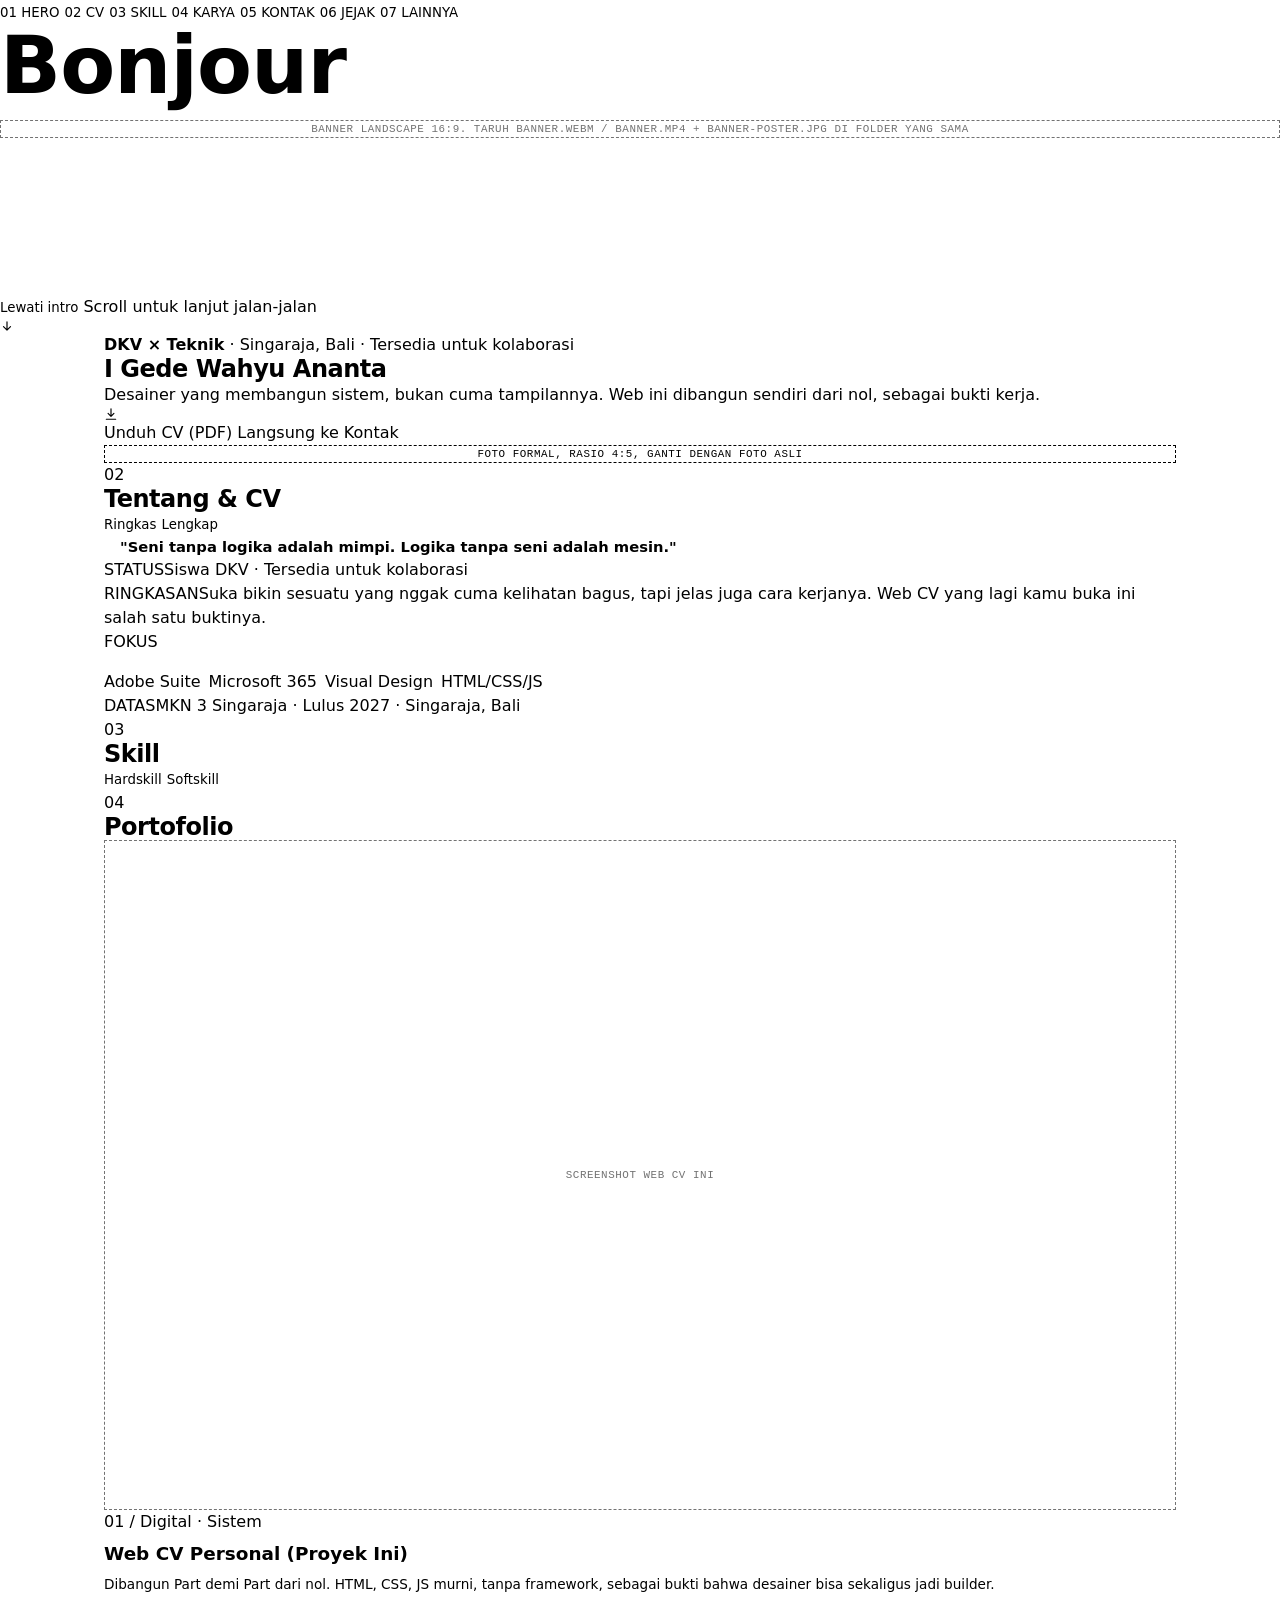
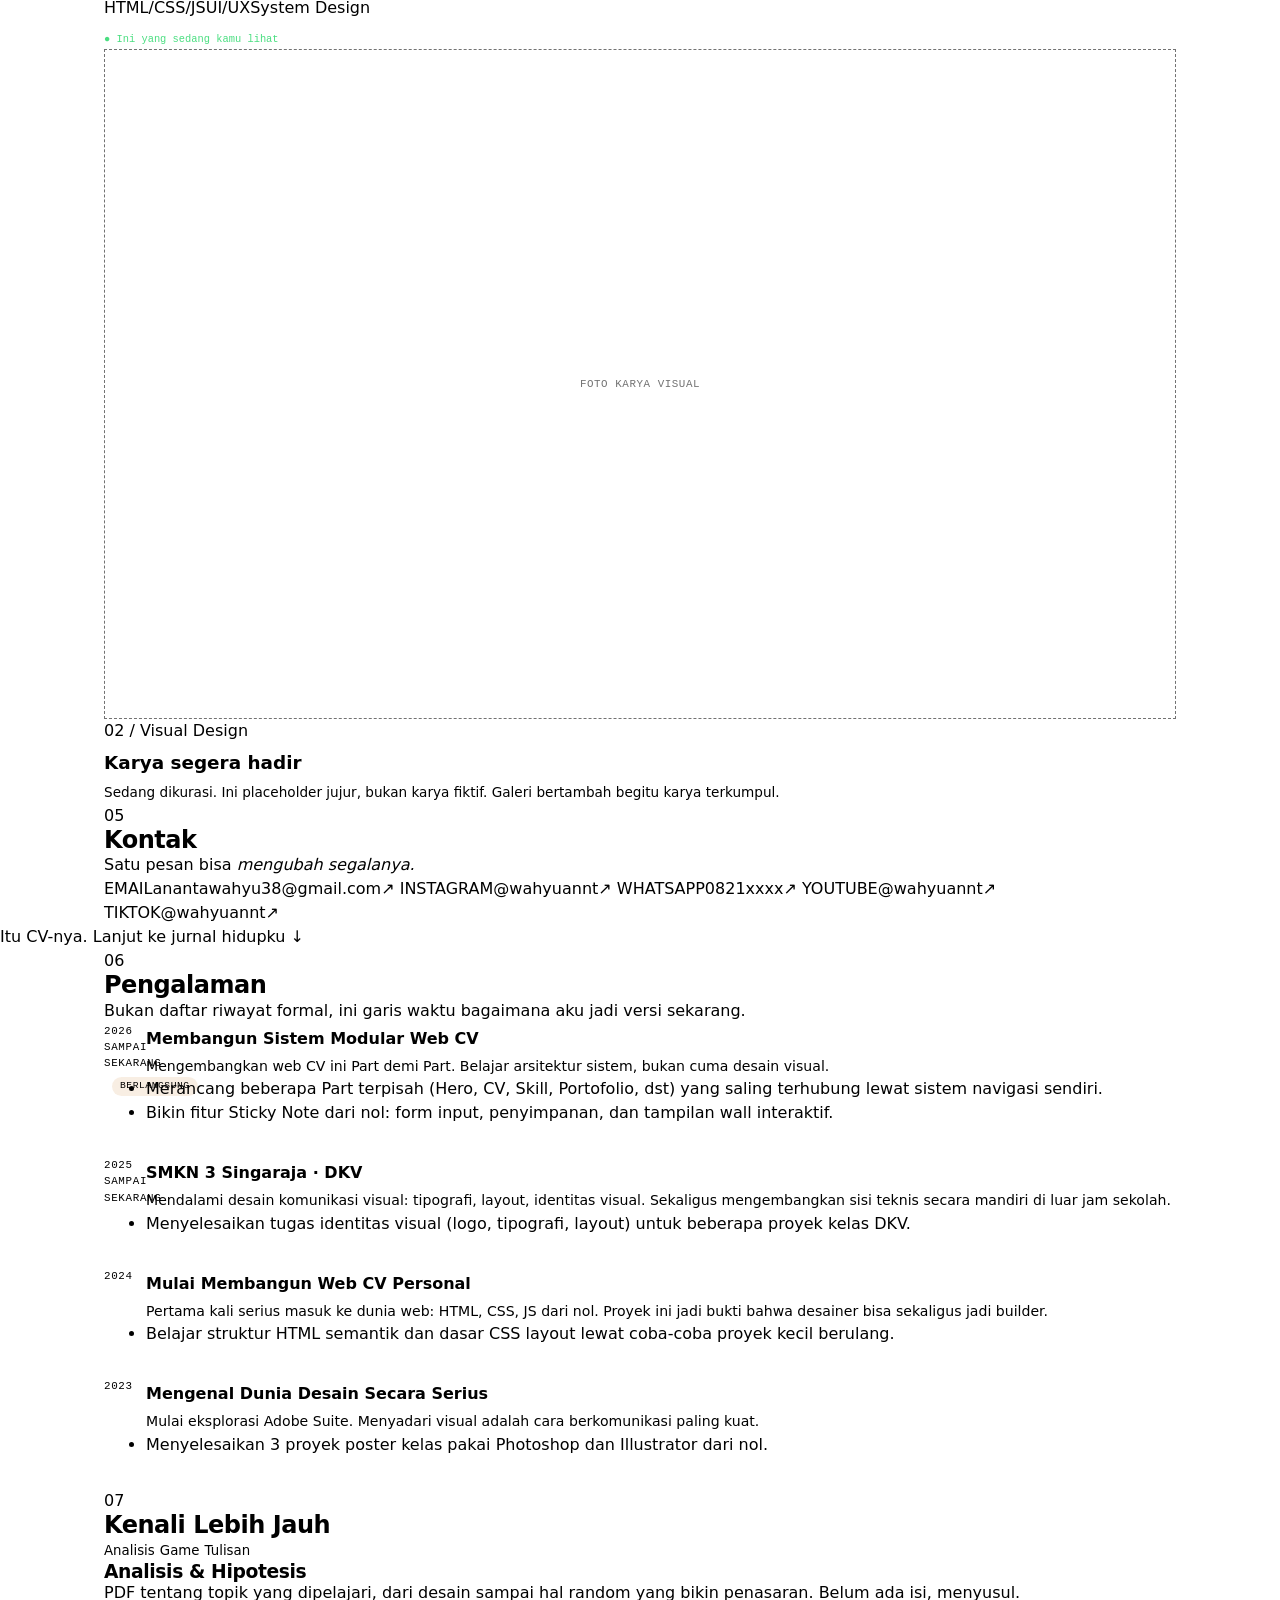
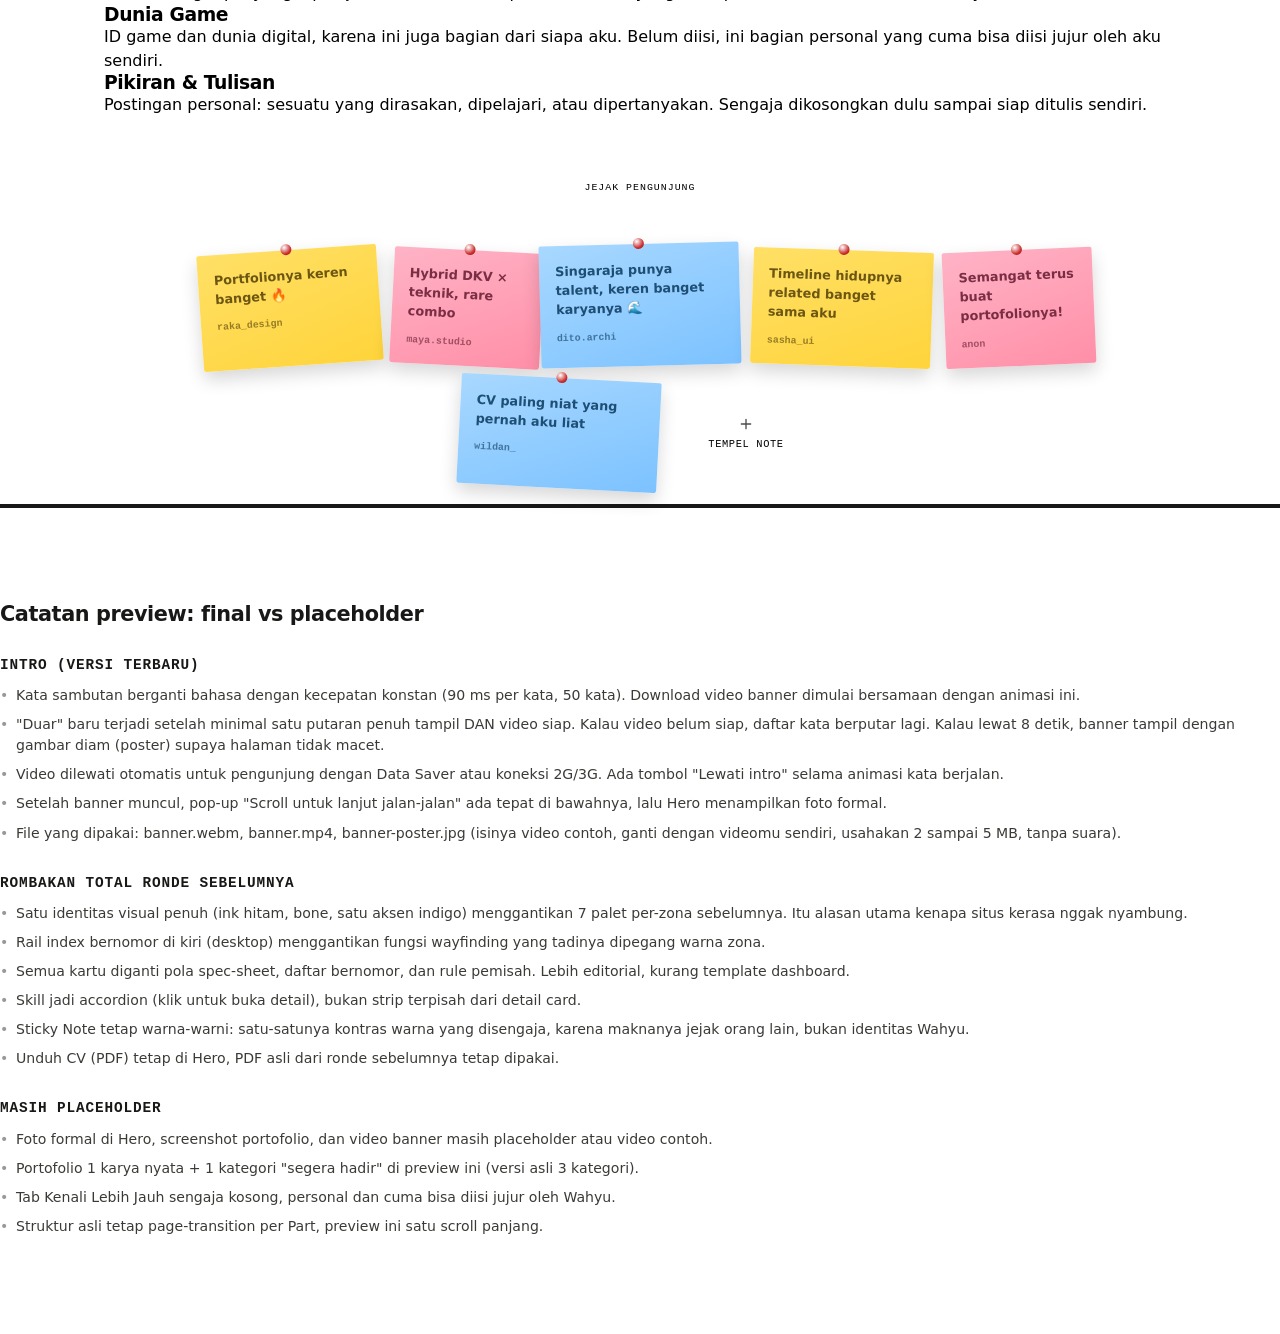
==== index.html @ 6e5b8cb6 "Update index.html" ====
<!DOCTYPE html>
<html lang="id">
<head>
<meta charset="UTF-8">
<meta name="viewport" content="width=device-width, initial-scale=1.0">
<title>I Gede Wahyu Ananta · Web CV</title>
<link rel="preconnect" href="https://fonts.googleapis.com">
<link rel="preconnect" href="https://fonts.gstatic.com" crossorigin>
<link href="https://fonts.googleapis.com/css2?family=Space+Grotesk:wght@400;500;600;700&family=Newsreader:ital@1&display=swap" rel="stylesheet">
<link rel="stylesheet" href="style.css">
</head>
<body>

<nav class="rail" id="rail">
  <button class="rail-item" data-target="hero">01 HERO</button>
  <span class="rail-line"></span>
  <button class="rail-item" data-target="cv">02 CV</button>
  <span class="rail-line"></span>
  <button class="rail-item" data-target="skill">03 SKILL</button>
  <span class="rail-line"></span>
  <button class="rail-item" data-target="porto">04 KARYA</button>
  <span class="rail-line"></span>
  <button class="rail-item" data-target="kontak">05 KONTAK</button>
  <span class="rail-line"></span>
  <button class="rail-item" data-target="tl">06 JEJAK</button>
  <span class="rail-line"></span>
  <button class="rail-item" data-target="exp">07 LAINNYA</button>
</nav>

<section class="p0" id="p0">
  <h1 class="p0-welcome" id="p0Welcome" aria-live="off"></h1>
  <div class="p0-banner" id="p0Banner">
    <!-- placeholder tampil kalau video gagal/dilewati dan poster belum ada -->
    <div class="placeholder-img p0-fallback">Banner landscape 16:9. Taruh banner.webm / banner.mp4 + banner-poster.jpg di folder yang sama</div>
    <!-- sumber video baru dipasang lewat JS saat animasi halo mulai (preload terkontrol) -->
    <video class="p0-video" id="p0Video" muted loop playsinline preload="none" poster="banner-poster.jpg"
           data-webm="banner.webm" data-mp4="banner.mp4"></video>
  </div>
  <div class="p0-flash" aria-hidden="true"></div>
  <button class="p0-skip" id="p0Skip" type="button">Lewati intro</button>
  <a href="#hero" class="p0-scroll" id="p0Scroll">Scroll untuk lanjut jalan-jalan
    <svg width="14" height="14" viewBox="0 0 24 24" fill="none"><path d="M12 5v14m0 0l-6-6m6 6l6-6" stroke="currentColor" stroke-width="2" stroke-linecap="round" stroke-linejoin="round"/></svg>
  </a>
</section>

<div class="main">

  <section class="hero" id="hero">
    <div class="wrap hero-grid">
      <div>
        <p class="hero-kicker rv"><b>DKV × Teknik</b> · Singaraja, Bali · Tersedia untuk kolaborasi</p>
        <h1 class="rv">I Gede Wahyu Ananta</h1>
        <p class="hero-sub rv">Desainer yang membangun sistem, bukan cuma tampilannya. Web ini dibangun sendiri dari nol, sebagai bukti kerja.</p>
        <div class="hero-actions rv">
          <a href="CV-I-Gede-Wahyu-Ananta.pdf" download class="btn-solid">
            <svg width="14" height="14" viewBox="0 0 24 24" fill="none"><path d="M12 3v13m0 0l-5-5m5 5l5-5M4 21h16" stroke="currentColor" stroke-width="2" stroke-linecap="round" stroke-linejoin="round"/></svg>
            Unduh CV (PDF)
          </a>
          <a href="#kontak" class="link-line">Langsung ke Kontak</a>
        </div>
      </div>
      <!-- GANTI: <img src="foto-formal.jpg" alt="I Gede Wahyu Ananta"> rasio 4:5 -->
      <div class="hero-portrait placeholder-img rv">Foto formal, rasio 4:5, ganti dengan foto asli</div>
    </div>
  </section>

  <section class="sec" id="cv">
    <div class="wrap">
      <div class="sec-head rv"><span class="sec-num">02</span><h2>Tentang &amp; CV</h2></div>

      <div class="tabs rv" id="cvTabs">
        <button class="active" onclick="CVMode.set('ringkas',this)">Ringkas</button>
        <button onclick="CVMode.set('lengkap',this)">Lengkap</button>
      </div>

      <div class="cv-mode active" data-mode="ringkas">
        <p class="cv-quote rv">"Seni tanpa logika adalah mimpi. Logika tanpa seni adalah mesin."</p>
        <div class="cv-spec rv">
          <div class="cv-spec-row"><span class="cv-spec-lbl">STATUS</span><span class="cv-spec-val">Siswa DKV · Tersedia untuk kolaborasi</span></div>
          <div class="cv-spec-row"><span class="cv-spec-lbl">RINGKASAN</span><span class="cv-spec-val">Suka bikin sesuatu yang nggak cuma kelihatan bagus, tapi jelas juga cara kerjanya. Web CV yang lagi kamu buka ini salah satu buktinya.</span></div>
          <div class="cv-spec-row"><span class="cv-spec-lbl">FOKUS</span><div class="chip-row"><span>Adobe Suite</span><span>Microsoft 365</span><span>Visual Design</span><span>HTML/CSS/JS</span></div></div>
          <div class="cv-spec-row"><span class="cv-spec-lbl">DATA</span><span class="cv-spec-val">SMKN 3 Singaraja · Lulus 2027 · Singaraja, Bali</span></div>
        </div>
      </div>

      <div class="cv-mode" data-mode="lengkap">
        <p class="cv-intro">Siswa SMKN 3 Singaraja jurusan Desain Komunikasi Visual. Tumbuh di persimpangan dua dunia: seni yang mempertanyakan makna, dan teknik yang membangun solusi. Kekuatan utamanya bukan memilih salah satu, tapi menavigasi keduanya sekaligus.</p>
        <div class="cv-spec">
          <div class="cv-spec-row"><span class="cv-spec-lbl">PENDIDIKAN</span><span class="cv-spec-val">SMKN 3 Singaraja, Desain Komunikasi Visual · 2025 sampai 2027</span></div>
          <div class="cv-spec-row"><span class="cv-spec-lbl">KEAHLIAN</span>
            <div class="bar-row">
              <div class="bar-item"><span>Ekosistem Microsoft</span><div class="bar-track"><div class="bar-fill" style="width:90%"></div></div></div>
              <div class="bar-item"><span>Adobe &amp; Kreatif</span><div class="bar-track"><div class="bar-fill" style="width:78%"></div></div></div>
              <div class="bar-item"><span>Soft Skill</span><div class="bar-track"><div class="bar-fill" style="width:85%"></div></div></div>
              <div class="bar-item"><span>Visual Design</span><div class="bar-track"><div class="bar-fill" style="width:80%"></div></div></div>
            </div>
          </div>
          <div class="cv-spec-row"><span class="cv-spec-lbl">NILAI</span><span class="cv-spec-val">Presisi dalam eksekusi, empati dalam desain, rasa ingin tahu tinggi, kolaboratif dan terbuka.</span></div>
          <div class="cv-spec-row"><span class="cv-spec-lbl">PERSONA</span><div class="chip-row"><span>The Hybrid</span><span>Seniman Analitis</span><span>Builder</span><span>Visual First</span></div></div>
        </div>
        <a href="#tl" class="link-line cv-cta">Lihat Perjalanan Lengkap →</a>
      </div>
    </div>
  </section>

  <section class="sec" id="skill">
    <div class="wrap">
      <div class="sec-head rv"><span class="sec-num">03</span><h2>Skill</h2></div>
      <div class="tabs rv" id="skillTabs">
        <button class="active" onclick="SkillCat.set('hard',this)">Hardskill</button>
        <button onclick="SkillCat.set('soft',this)">Softskill</button>
      </div>
      <p class="overview rv" id="skillOverview"></p>
      <div id="skillTek"></div>
      <div id="skillKre"></div>
    </div>
  </section>

  <section class="sec" id="porto">
    <div class="wrap">
      <div class="sec-head rv"><span class="sec-num">04</span><h2>Portofolio</h2></div>
      <div class="porto-item rv">
        <div class="porto-visual placeholder-img">Screenshot Web CV Ini</div>
        <div>
          <p class="porto-num">01 / Digital · Sistem</p>
          <p class="porto-title">Web CV Personal (Proyek Ini)</p>
          <p class="porto-desc">Dibangun Part demi Part dari nol. HTML, CSS, JS murni, tanpa framework, sebagai bukti bahwa desainer bisa sekaligus jadi builder.</p>
          <div class="porto-tags"><span>HTML/CSS/JS</span><span>UI/UX</span><span>System Design</span></div>
          <span class="porto-live">● Ini yang sedang kamu lihat</span>
        </div>
      </div>
      <div class="porto-item rv">
        <div class="porto-visual placeholder-img">Foto Karya Visual</div>
        <div>
          <p class="porto-num">02 / Visual Design</p>
          <p class="porto-title">Karya segera hadir</p>
          <p class="porto-desc">Sedang dikurasi. Ini placeholder jujur, bukan karya fiktif. Galeri bertambah begitu karya terkumpul.</p>
        </div>
      </div>
    </div>
  </section>

  <section class="sec" id="kontak">
    <div class="wrap">
      <div class="sec-head rv"><span class="sec-num">05</span><h2>Kontak</h2></div>
      <p class="kontak-statement rv">Satu pesan bisa <em>mengubah segalanya.</em></p>
      <div class="kontak-list rv">
        <a href="#" class="kontak-row"><span><span class="kontak-row-lbl">EMAIL</span><span class="kontak-row-val">anantawahyu38@gmail.com</span></span><span class="kontak-row-arr">↗</span></a>
        <a href="#" class="kontak-row"><span><span class="kontak-row-lbl">INSTAGRAM</span><span class="kontak-row-val">@wahyuannt</span></span><span class="kontak-row-arr">↗</span></a>
        <a href="#" class="kontak-row"><span><span class="kontak-row-lbl">WHATSAPP</span><span class="kontak-row-val">0821xxxx</span></span><span class="kontak-row-arr">↗</span></a>
        <a href="#" class="kontak-row"><span><span class="kontak-row-lbl">YOUTUBE</span><span class="kontak-row-val">@wahyuannt</span></span><span class="kontak-row-arr">↗</span></a>
        <a href="#" class="kontak-row"><span><span class="kontak-row-lbl">TIKTOK</span><span class="kontak-row-val">@wahyuannt</span></span><span class="kontak-row-arr">↗</span></a>
      </div>
    </div>
  </section>

  <div class="threshold rv">
    <p>Itu CV-nya. <span>Lanjut ke jurnal hidupku ↓</span></p>
  </div>

  <section class="sec" id="tl">
    <div class="wrap">
      <div class="sec-head rv"><span class="sec-num">06</span><h2>Pengalaman</h2></div>
      <p class="overview rv">Bukan daftar riwayat formal, ini garis waktu bagaimana aku jadi versi sekarang.</p>

      <div class="tl-item rv">
        <div><div class="tl-year">2026 sampai sekarang</div><span class="tl-badge">Berlangsung</span></div>
        <div>
          <p class="tl-title">Membangun Sistem Modular Web CV</p>
          <p class="tl-desc">Mengembangkan web CV ini Part demi Part. Belajar arsitektur sistem, bukan cuma desain visual.</p>
          <ul class="dot-list">
            <li>Merancang beberapa Part terpisah (Hero, CV, Skill, Portofolio, dst) yang saling terhubung lewat sistem navigasi sendiri.</li>
            <li>Bikin fitur Sticky Note dari nol: form input, penyimpanan, dan tampilan wall interaktif.</li>
          </ul>
        </div>
      </div>
      <div class="tl-item rv">
        <div class="tl-year">2025 sampai sekarang</div>
        <div>
          <p class="tl-title">SMKN 3 Singaraja · DKV</p>
          <p class="tl-desc">Mendalami desain komunikasi visual: tipografi, layout, identitas visual. Sekaligus mengembangkan sisi teknis secara mandiri di luar jam sekolah.</p>
          <ul class="dot-list"><li>Menyelesaikan tugas identitas visual (logo, tipografi, layout) untuk beberapa proyek kelas DKV.</li></ul>
        </div>
      </div>
      <div class="tl-item rv">
        <div class="tl-year">2024</div>
        <div>
          <p class="tl-title">Mulai Membangun Web CV Personal</p>
          <p class="tl-desc">Pertama kali serius masuk ke dunia web: HTML, CSS, JS dari nol. Proyek ini jadi bukti bahwa desainer bisa sekaligus jadi builder.</p>
          <ul class="dot-list"><li>Belajar struktur HTML semantik dan dasar CSS layout lewat coba-coba proyek kecil berulang.</li></ul>
        </div>
      </div>
      <div class="tl-item rv">
        <div class="tl-year">2023</div>
        <div>
          <p class="tl-title">Mengenal Dunia Desain Secara Serius</p>
          <p class="tl-desc">Mulai eksplorasi Adobe Suite. Menyadari visual adalah cara berkomunikasi paling kuat.</p>
          <ul class="dot-list"><li>Menyelesaikan 3 proyek poster kelas pakai Photoshop dan Illustrator dari nol.</li></ul>
        </div>
      </div>
    </div>
  </section>

  <section class="sec" id="exp">
    <div class="wrap">
      <div class="sec-head rv"><span class="sec-num">07</span><h2>Kenali Lebih Jauh</h2></div>
      <div class="exp-tabs rv">
        <button class="active" data-c="an" onclick="PE.tab('an')">Analisis</button>
        <button data-c="ga" onclick="PE.tab('ga')">Game</button>
        <button data-c="tu" onclick="PE.tab('tu')">Tulisan</button>
      </div>
      <div class="exp-panel active" data-c="an">
        <h3>Analisis &amp; Hipotesis</h3>
        <p>PDF tentang topik yang dipelajari, dari desain sampai hal random yang bikin penasaran. Belum ada isi, menyusul.</p>
      </div>
      <div class="exp-panel" data-c="ga">
        <h3>Dunia Game</h3>
        <p>ID game dan dunia digital, karena ini juga bagian dari siapa aku. Belum diisi, ini bagian personal yang cuma bisa diisi jujur oleh aku sendiri.</p>
      </div>
      <div class="exp-panel" data-c="tu">
        <h3>Pikiran &amp; Tulisan</h3>
        <p>Postingan personal: sesuatu yang dirasakan, dipelajari, atau dipertanyakan. Sengaja dikosongkan dulu sampai siap ditulis sendiri.</p>
      </div>

      <div class="sn-divider rv"><span>JEJAK PENGUNJUNG</span></div>
      <div class="sn-wrap rv">
        <div class="sn y">Portfolionya keren banget 🔥<div class="sn-foot">raka_design</div></div>
        <div class="sn p">Hybrid DKV × teknik, rare combo<div class="sn-foot">maya.studio</div></div>
        <div class="sn b">Singaraja punya talent, keren banget karyanya 🌊<div class="sn-foot">dito.archi</div></div>
        <div class="sn y" style="transform:rotate(2deg)">Timeline hidupnya related banget sama aku<div class="sn-foot">sasha_ui</div></div>
        <div class="sn p" style="transform:rotate(-2.5deg)">Semangat terus buat portofolionya!<div class="sn-foot">anon</div></div>
        <div class="sn b" style="transform:rotate(3deg)">CV paling niat yang pernah aku liat<div class="sn-foot">wildan_</div></div>
        <button class="sn-add" onclick="SNDemo.toggle()">
          <svg width="16" height="16" viewBox="0 0 24 24" fill="none"><path d="M12 5v14M5 12h14" stroke="currentColor" stroke-width="2" stroke-linecap="round"/></svg>
          Tempel Note
        </button>
      </div>
      <div class="sn-form" id="snForm">
        <input type="text" id="snFormName" placeholder="Nama / username">
        <textarea rows="2" id="snFormMsg" placeholder="Tulis sesuatu..."></textarea>
        <button type="button" onclick="SNDemo.submit(this)">Tempel</button>
      </div>
    </div>
  </section>

</div>

<section class="meta-panel">
  <div class="in">
    <h2>Catatan preview: final vs placeholder</h2>
    <h3>Intro (versi terbaru)</h3>
    <ul>
      <li>Kata sambutan berganti bahasa dengan kecepatan konstan (90 ms per kata, 50 kata). Download video banner dimulai bersamaan dengan animasi ini.</li>
      <li>"Duar" baru terjadi setelah minimal satu putaran penuh tampil DAN video siap. Kalau video belum siap, daftar kata berputar lagi. Kalau lewat 8 detik, banner tampil dengan gambar diam (poster) supaya halaman tidak macet.</li>
      <li>Video dilewati otomatis untuk pengunjung dengan Data Saver atau koneksi 2G/3G. Ada tombol "Lewati intro" selama animasi kata berjalan.</li>
      <li>Setelah banner muncul, pop-up "Scroll untuk lanjut jalan-jalan" ada tepat di bawahnya, lalu Hero menampilkan foto formal.</li>
      <li>File yang dipakai: banner.webm, banner.mp4, banner-poster.jpg (isinya video contoh, ganti dengan videomu sendiri, usahakan 2 sampai 5 MB, tanpa suara).</li>
    </ul>
    <h3>Rombakan total ronde sebelumnya</h3>
    <ul>
      <li>Satu identitas visual penuh (ink hitam, bone, satu aksen indigo) menggantikan 7 palet per-zona sebelumnya. Itu alasan utama kenapa situs kerasa nggak nyambung.</li>
      <li>Rail index bernomor di kiri (desktop) menggantikan fungsi wayfinding yang tadinya dipegang warna zona.</li>
      <li>Semua kartu diganti pola spec-sheet, daftar bernomor, dan rule pemisah. Lebih editorial, kurang template dashboard.</li>
      <li>Skill jadi accordion (klik untuk buka detail), bukan strip terpisah dari detail card.</li>
      <li>Sticky Note tetap warna-warni: satu-satunya kontras warna yang disengaja, karena maknanya jejak orang lain, bukan identitas Wahyu.</li>
      <li>Unduh CV (PDF) tetap di Hero, PDF asli dari ronde sebelumnya tetap dipakai.</li>
    </ul>
    <h3>Masih placeholder</h3>
    <ul>
      <li>Foto formal di Hero, screenshot portofolio, dan video banner masih placeholder atau video contoh.</li>
      <li>Portofolio 1 karya nyata + 1 kategori "segera hadir" di preview ini (versi asli 3 kategori).</li>
      <li>Tab Kenali Lebih Jauh sengaja kosong, personal dan cuma bisa diisi jujur oleh Wahyu.</li>
      <li>Struktur asli tetap page-transition per Part, preview ini satu scroll panjang.</li>
    </ul>
  </div>
</section>

<script src="script.js"></script>

</body>
</html>
---- style.css ----
/* ═══════════════════════════════════════════════
   TOKEN SYSTEM — SATU YANG SAMA DI SEMUA ZONE
   ═══════════════════════════════════════════════ */
:root{
  --sp-1:4px; --sp-2:8px; --sp-3:12px; --sp-4:16px; --sp-5:24px;
  --sp-6:32px; --sp-7:48px; --sp-8:64px; --sp-9:96px; --sp-10:128px;
  /* Skala radius diperkeras: sudut tajam jadi default, pill dipertahankan
     cuma buat CTA utama sebagai satu-satunya elemen bulat yang disengaja. */
  --r-sm:3px; --r-md:5px; --r-lg:8px; --r-pill:999px;
  --ease:cubic-bezier(.16,1,.3,1);
  --d-fast:150ms; --d-base:280ms; --d-slow:520ms;
  --container:1120px;
  --f-sans:'Manrope',system-ui,sans-serif;
  --f-mono:'JetBrains Mono',monospace;
  --bw:2px; /* lebar border struktural, dari 1px jadi 2px di mana-mana */
}
*,*::before,*::after{margin:0;padding:0;box-sizing:border-box}
html{scroll-behavior:smooth}
body{font-family:var(--f-sans);font-weight:500;line-height:1.5;-webkit-font-smoothing:antialiased;overflow-x:hidden}
.wrap{max-width:var(--container);margin-inline:auto;padding-inline:var(--sp-5)}
img,svg{display:block;max-width:100%}
button{font-family:inherit;cursor:pointer;border:none;background:none}
a{color:inherit;text-decoration:none}
h1,h2,h3{font-weight:800;letter-spacing:-.02em;line-height:1.05}

/* reveal-on-scroll (shared engine, semua zona pakai ini) — TENANG & PELAN di semua zona.
   Sebelumnya ada varian "snap" yang punchy/overshoot buat zona teknis, dibuang: motion pacing
   harus tetap lembut di mana pun (kayak scoring musik yang tenang), yang boleh beda cuma
   VISUAL (warna/bentuk), bukan KECEPATAN/KETEGASAN gerakannya. */
.rv{opacity:0;transform:translateY(14px);transition:opacity .38s var(--ease),transform .38s var(--ease)}
.rv.on{opacity:1;transform:translateY(0)}
.rv-snap{opacity:0;transform:translateY(14px);transition:opacity .38s var(--ease),transform .38s var(--ease)}
.rv-snap.on{opacity:1;transform:translateY(0)}
@media(prefers-reduced-motion:reduce){.rv,.rv-snap{opacity:1;transform:none;transition:none}}

/* tactile press-state — dikembalikan biar interaksi kerasa "dipencet", bukan cuma pasif discroll.
   ct-card sengaja dikeluarkan dari sini, dia punya press-state fisik sendiri (translate+shadow keras). */
button:active,
.skill-row:active,
.sn:active,
.sn-add:active{ transform:scale(.96); transition:transform .1s var(--ease) }
.cv-toggle button,.skill-cat-toggle button,.pe-tab{transition:all var(--d-base) var(--ease),transform .1s var(--ease)}
button{-webkit-tap-highlight-color:transparent}

.placeholder-img{
  display:flex;align-items:center;justify-content:center;
  background:repeating-linear-gradient(135deg,rgba(255,255,255,.04) 0 10px,rgba(255,255,255,.01) 10px 20px);
  font-family:var(--f-mono);font-size:.68rem;letter-spacing:.05em;text-transform:uppercase;text-align:center;
  border:1px dashed currentColor;opacity:.55;
}

/* ═══════════════════════════════════════════════
   ZONE P0 — INTRO (arah B / Premium-Soft, "Forest")
   P0 WAJIB kelihatan penuh begitu halaman dibuka, TANPA scroll sama sekali —
   position:sticky doang yang bikin ini kejadian, tidak ada animasi apapun
   yang menggerbangi visibility-nya. Curtain-open baru terpicu pas user scroll
   ngelewatin trigger, ditoggle via IntersectionObserver (bukan CSS eksperimental
   animation-timeline yang kemarin gagal parse dan malah bikin kontennya
   loncat ke opacity:0 dari awal — itu bug asli, sudah dibuang total).
   ═══════════════════════════════════════════════ */
.p0-pin-wrap{ height:130dvh; position:relative; } /* dipersingkat dari 200dvh — sebelumnya user harus scroll 1 layar penuh dulu sebelum ADA tanda-tanda apapun kejadian, kerasa kayak macet/nge-bug */
.p0-pin{
  position:sticky; top:0; height:100dvh; overflow:hidden;
  --bg:#0F1C16; --fg:#ECE8DC; --muted:#93A092; --accent:#D9A34A; --br:rgba(236,232,220,.14);
}
[data-zone="p0"]{
  position:absolute; inset:0; background:var(--bg); color:var(--fg);
  display:flex; flex-direction:column; align-items:center; justify-content:center;
  text-align:center; overflow:hidden; padding:var(--sp-6) var(--sp-5);
}
[data-zone="p0"]::before{
  content:'';position:absolute;inset:0;
  background:radial-gradient(ellipse 60% 50% at 50% 10%,rgba(217,163,74,.16),transparent 70%);
  pointer-events:none;
}
/* tekstur ambient tipis biar P0 nggak kerasa flat/monoton pas diam, statis bukan animasi berat */
[data-zone="p0"]::after{
  content:'';position:absolute;inset:0;opacity:.5;pointer-events:none;
  background-image:radial-gradient(rgba(236,232,220,.05) 1px,transparent 1px);
  background-size:22px 22px;
}
/* P0 sekarang murni momen sambutan — nama & tagline SENGAJA tidak ditaruh di sini,
   identitas baru "dikenalkan" nanti pas Hero. Satu-satunya isi: kata sambutan yang
   berganti bahasa, dibuat jadi elemen utama (bukan label kecil di atas nama lagi). */
.p0-welcome{
  font-family:var(--f-sans);font-weight:800;position:relative;z-index:1;
  font-size:clamp(2.2rem,9vw,5rem);color:var(--fg);min-height:1.2em;
  letter-spacing:-.01em;transition:opacity .22s ease;
}
.p0-welcome .accent{color:var(--accent)}

/* Gorden mulai DI LUAR LAYAR (translateX ±100%) — konten P0 langsung kelihatan penuh,
   nggak ketutupan apapun. Begitu class .opening ditambahkan (user udah scroll lewat sentinel),
   gorden geser MASUK nutup layar sambil konten memudar bareng — efeknya jadi "P0 disapu
   pergi", bukan "P0 dibuka dari balik tirai yang justru nutupin dirinya sendiri" (bug lama). */
.p0-curtain{position:absolute;top:0;bottom:0;width:51%;background:var(--bg);z-index:2;
  transition:transform .62s cubic-bezier(.22,1,.36,1)}
.p0-curtain-l{left:0;transform:translateX(-100%)}
.p0-curtain-r{right:0;transform:translateX(100%)}
.p0-pin-content{position:relative;z-index:1;transform:scale(1);opacity:1;
  transition:transform .55s cubic-bezier(.22,1,.36,1),opacity .45s ease}

.p0-pin.opening .p0-curtain-l{transform:translateX(0)}
.p0-pin.opening .p0-curtain-r{transform:translateX(0)}
.p0-pin.opening .p0-pin-content{transform:scale(.92);opacity:0}

/* sentinel tak kasat mata — begitu ini masuk viewport (artinya user scroll cukup jauh), gorden nutup & pindah ke Part 1 */
#p0Sentinel{position:relative;height:1px;width:100%}

@media(prefers-reduced-motion:reduce){
  .p0-pin-wrap{height:auto}
  .p0-pin{position:relative;height:100dvh}
  .p0-curtain{transition:none!important;transform:translateX(-100%)!important}
  .p0-curtain-r{transform:translateX(100%)!important}
  .p0-pin-content{transition:none!important;transform:none!important;opacity:1!important}
}

/* P1 hero entrance, momen "ganjaran" setelah gorden kebuka. Beda dari .rv biasa:
   sedikit scale-in lembut, bukan fade-up datar, biar kerasa "muncul" bukan "menyelinap" */
.hero-pop{opacity:0;transform:translateY(16px) scale(.98);transition:opacity .32s cubic-bezier(.22,1,.36,1),transform .32s cubic-bezier(.22,1,.36,1)}
.hero-pop.on{opacity:1;transform:translateY(0) scale(1)}
@media(prefers-reduced-motion:reduce){.hero-pop{opacity:1;transform:none;transition:none}}

/* ═══════════════════════════════════════════════
   ZONE P1 — HERO / CV / KONTAK (arah A / Minimalis-Editorial)
   ═══════════════════════════════════════════════ */
[data-zone="p1"]{
  --bg:#EFF1EC; --fg:#15181A; --muted:#666D6A; --accent:#3452E0; --surface:#FFFFFF; --br:rgba(21,24,26,.12);
  background:var(--bg);color:var(--fg);
}
.p1-hero{min-height:100dvh;display:flex;align-items:center;padding:var(--sp-7) 0;position:relative}
.p1-hero-grid{display:grid;grid-template-columns:1.15fr .85fr;gap:var(--sp-8);align-items:center;width:100%}
.p1-hero-kicker{font-family:var(--f-mono);font-size:.72rem;letter-spacing:.12em;text-transform:uppercase;color:var(--accent);margin-bottom:var(--sp-4)}
.p1-hero h1{font-size:clamp(2.2rem,5.2vw,3.6rem);max-width:13ch}
.p1-hero-sub{margin-top:var(--sp-4);color:var(--muted);font-size:1.02rem;max-width:46ch;font-weight:500}
.p1-hero-cta{margin-top:var(--sp-6);display:inline-flex;align-items:center;gap:9px;padding:13px 24px;background:var(--fg);color:var(--bg);border-radius:var(--r-pill);font-weight:700;font-size:.85rem;transition:transform var(--d-base) var(--ease),opacity var(--d-base) var(--ease)}
.p1-hero-cta:hover{opacity:.85;transform:translateY(-2px)}
.p1-hero-cta:active{transform:translateY(0) scale(.97);transition:transform .1s var(--ease)}

/* Frame foto — custom, bukan avatar bulat generic. Offset double-border + tick sudut, sesuai bahasa editorial zona A. */
.p1-hero-photo{position:relative;aspect-ratio:4/5;width:100%}
.p1-hero-photo::before{
  content:'';position:absolute;inset:14px -14px -14px 14px;border:1.5px solid var(--accent);border-radius:var(--r-md);z-index:0;
}
.p1-hero-photo-frame{
  position:relative;z-index:1;width:100%;height:100%;border-radius:var(--r-md);overflow:hidden;
  border:1px solid var(--br);box-shadow:0 24px 48px rgba(21,24,26,.14);
}
.p1-hero-photo-frame img,.p1-hero-photo-frame .placeholder-img{width:100%;height:100%;object-fit:cover}
.p1-hero-tick{position:absolute;width:16px;height:16px;border-color:var(--accent);z-index:2}

/* motif tick sudut dipakai ulang di kartu-kartu kunci lain — identitas "blueprint" yang konsisten.
   Diposisikan SEDIKIT DI DALAM (bukan nongol keluar) karena beberapa host punya overflow:hidden
   (porto-card, dst) yang bakal motong kalau tick-nya nongol ke luar batas kartu. */
.tick{position:absolute;width:14px;height:14px;border-color:var(--accent);z-index:2;pointer-events:none}
.tick.tl{top:8px;left:8px;border-top:2px solid var(--accent);border-left:2px solid var(--accent)}
.tick.br{bottom:8px;right:8px;border-bottom:2px solid var(--accent);border-right:2px solid var(--accent)}
.tick-host{position:relative}
.p1-hero-tick.tl{top:-6px;left:-6px;border-top:2px solid var(--accent);border-left:2px solid var(--accent)}
.p1-hero-tick.br{bottom:-6px;right:-6px;border-bottom:2px solid var(--accent);border-right:2px solid var(--accent)}

.section{padding:var(--sp-7) 0}
.section-head{margin-bottom:var(--sp-7)}
.cv-masthead{display:flex;align-items:baseline;justify-content:space-between;flex-wrap:wrap;gap:var(--sp-4);margin-bottom:var(--sp-6);padding-bottom:var(--sp-4);border-bottom:var(--bw) solid var(--br)}
.cv-masthead h2{font-size:clamp(1.5rem,3.5vw,2.1rem)}
.cv-masthead .cv-toggle{margin-bottom:0}
.inline-title{font-size:clamp(1.5rem,3.5vw,2.1rem);margin-bottom:var(--sp-7);display:flex;align-items:baseline;gap:var(--sp-4);flex-wrap:wrap}
.inline-title-tag{font-family:var(--f-mono);font-size:.68rem;font-weight:700;color:var(--muted);letter-spacing:.02em;text-transform:none}
.statement{font-size:clamp(1.6rem,4vw,2.4rem);font-weight:800;line-height:1.25;margin-bottom:var(--sp-7);max-width:16ch}
.statement span{color:var(--accent)}
.section-head h2{font-size:clamp(1.5rem,3.5vw,2.1rem)}
.section-head p{color:var(--muted);margin-top:var(--sp-2);font-size:.9rem}

.cv-toggle{display:inline-flex;background:rgba(21,24,26,.05);border:1px solid var(--br);border-radius:var(--r-pill);padding:4px;margin-bottom:var(--sp-6)}
.cv-toggle button{padding:9px 20px;border-radius:var(--r-pill);font-family:var(--f-mono);font-size:.72rem;font-weight:700;letter-spacing:.03em;text-transform:uppercase;color:var(--muted);transition:all var(--d-base) var(--ease)}
.cv-toggle button.active{background:var(--surface);color:var(--fg);box-shadow:0 1px 3px rgba(21,24,26,.12)}
.cv-mode{display:none}
.cv-mode.active{display:block}
.cv-meta-row{display:flex;gap:var(--sp-4);flex-wrap:wrap;font-family:var(--f-mono);font-size:.7rem;color:var(--muted);margin-top:var(--sp-4)}
.cv-full-grid{display:grid;grid-template-columns:1fr 1fr;gap:var(--sp-5)}
.cv-full-sec{margin-bottom:var(--sp-5)}
.cv-full-sec h4{font-family:var(--f-mono);font-size:.68rem;letter-spacing:.08em;text-transform:uppercase;color:var(--accent);margin-bottom:var(--sp-3);padding-bottom:var(--sp-2);border-bottom:1px solid var(--br)}
.cv-full-sec p{color:var(--muted);font-size:.87rem;line-height:1.75}
.cv-skbar-row{display:flex;flex-direction:column;gap:var(--sp-3)}
.cv-skbar-item span{font-size:.8rem;font-weight:700;display:block;margin-bottom:4px}
.cv-skbar-track{height:4px;background:var(--br);border-radius:2px;overflow:hidden}
.cv-skbar-fill{height:100%;background:var(--accent);border-radius:2px}
.cv-vals{list-style:none;display:flex;flex-direction:column;gap:7px}
.cv-vals li{font-size:.82rem;color:var(--mid,var(--muted));padding-left:14px;position:relative;color:var(--fg)}
.cv-vals li::before{content:'';position:absolute;left:0;top:.5em;width:5px;height:5px;background:var(--accent);border-radius:1px}
.cv-persona{display:flex;flex-wrap:wrap;gap:6px}
.cv-persona-tag{font-family:var(--f-mono);font-size:.66rem;font-weight:700;color:var(--fg);background:rgba(21,24,26,.05);border:1px solid var(--br);border-radius:var(--r-sm);padding:4px 10px}
.cv-persona-gold{color:var(--accent);border-color:var(--accent);background:rgba(52,82,224,.06)}
.cv-full-cta{margin-top:var(--sp-6);display:inline-flex;align-items:center;gap:8px;font-family:var(--f-mono);font-size:.72rem;font-weight:700;color:var(--muted);border:var(--bw) solid var(--br);border-radius:var(--r-pill);padding:10px 20px;transition:border-color var(--d-base) var(--ease),color var(--d-base) var(--ease)}
.cv-full-cta:hover{border-color:var(--accent);color:var(--accent)}
.cv-grid{display:grid;grid-template-columns:1.6fr 1fr;gap:var(--sp-5)}
.card{background:var(--surface);border:var(--bw) solid var(--br);border-radius:var(--r-lg);padding:var(--sp-6)}
.cv-name{font-size:1.3rem;font-weight:800}
.cv-role{color:var(--accent);font-size:.82rem;font-weight:700;margin-top:2px}
.cv-badge{display:inline-flex;align-items:center;gap:6px;font-family:var(--f-mono);font-size:.65rem;letter-spacing:.06em;text-transform:uppercase;color:#1F8F5E;background:rgba(31,143,94,.1);border:1px solid rgba(31,143,94,.25);border-radius:var(--r-pill);padding:5px 12px;margin-top:var(--sp-3)}
.cv-sum{margin-top:var(--sp-4);color:var(--muted);font-size:.9rem;line-height:1.75}
.chip-row{display:flex;flex-wrap:wrap;gap:var(--sp-2);margin-top:var(--sp-4)}
.chip{font-family:var(--f-mono);font-size:.66rem;font-weight:700;background:rgba(21,24,26,.05);border:var(--bw) solid var(--br);border-radius:var(--r-sm);padding:5px 10px;color:var(--fg);text-transform:uppercase;letter-spacing:.03em}
.cv-stat{display:flex;flex-direction:column;gap:var(--sp-2);height:100%;justify-content:space-between}
.cv-stat-num{font-size:2.2rem;font-weight:800;color:var(--accent)}
.cv-stat-lbl{font-family:var(--f-mono);font-size:.65rem;letter-spacing:.1em;text-transform:uppercase;color:var(--muted)}
.cv-quote{border-left:3px solid var(--accent);padding-left:var(--sp-4);font-size:.92rem;color:var(--fg);font-weight:600}

.tl{display:flex;flex-direction:column;gap:0}
.tl-item{display:grid;grid-template-columns:26px 1fr;gap:0 var(--sp-4);position:relative;padding-bottom:var(--sp-6)}
.tl-item:not(:last-child)::after{content:'';position:absolute;top:22px;left:12px;width:2px;height:100%;background:var(--br)}
.tl-dot{width:12px;height:12px;border-radius:50%;background:var(--accent);margin-top:5px}
.tl-year{font-family:var(--f-mono);font-size:.68rem;color:var(--accent);letter-spacing:.06em;text-transform:uppercase}
.tl-title{font-weight:800;margin:4px 0 4px}
.tl-desc{color:var(--muted);font-size:.88rem;line-height:1.6}

.ct-cards{display:grid;grid-template-columns:repeat(3,1fr);gap:var(--sp-3)}
.ct-card{display:flex;align-items:center;gap:var(--sp-3);background:var(--surface);border:var(--bw) solid var(--br);border-radius:var(--r-lg);padding:var(--sp-4);transition:transform var(--d-base) var(--ease),border-color var(--d-base) var(--ease),box-shadow var(--d-base) var(--ease);box-shadow:4px 4px 0 var(--br)}
.ct-card:hover{transform:translate(-2px,-2px);border-color:var(--accent);box-shadow:6px 6px 0 var(--accent)}
.ct-card:active{transform:translate(2px,2px)!important;box-shadow:1px 1px 0 var(--accent)!important;transition:transform .08s var(--ease),box-shadow .08s var(--ease)}
.ct-ico{width:34px;height:34px;border-radius:var(--r-sm);background:rgba(52,82,224,.08);color:var(--accent);display:flex;align-items:center;justify-content:center;flex-shrink:0}
.ct-lbl{font-family:var(--f-mono);font-size:.6rem;color:var(--muted);text-transform:uppercase;letter-spacing:.08em}
.ct-val{font-weight:700;font-size:.85rem}

/* ═══════════════════════════════════════════════
   BRIDGE — SKILL GATE (masuk arah C / Brutalist)
   ═══════════════════════════════════════════════ */
/* Gate versi lama (gerbang halaman penuh, 4-level) DIBUANG per audit IA.
   Softskill/Hardskill sekarang jadi filter pill inline di kepala zona Skill,
   Teknis/Kreatif jadi 2 kolom permanen (bukan klik-through), lihat .skill-groups. */
.zone-seam{position:relative;height:40px;overflow:hidden}
.zone-seam-a{position:absolute;inset:0}
.zone-seam-b{position:absolute;inset:0;clip-path:polygon(58% 0,100% 0,42% 100%,0 100%)}
.zone-seam-pill{position:absolute;left:50%;top:50%;transform:translate(-50%,-50%);background:#14151A;color:#F4F3EE;font-family:var(--f-mono);font-size:.6rem;letter-spacing:.1em;text-transform:uppercase;padding:6px 14px;border-radius:var(--r-pill);white-space:nowrap;z-index:2}
.zone-seam-threshold{height:100px}
.zone-seam-pill-big{white-space:normal;text-align:center;line-height:1.6;padding:16px 26px;font-size:.68rem}

/* ═══════════ ZONA KONTAK — navy, bookend visual sama Part 0 (penutup babak "CV Utama") ═══════════ */
[data-zone="kontak"]{
  --bg:#12141C; --fg:#F0EFE8; --muted:#8B8F98; --accent:#D9A34A; --surface:rgba(255,255,255,.05); --br:rgba(240,239,232,.12);
  background:var(--bg); color:var(--fg);
}
[data-zone="kontak"] .ct-card{background:var(--surface)}
[data-zone="kontak"] .card{background:var(--surface)}

/* ═══════════════════════════════════════════════
   ZONE SKILL HUB / CATALOG / DETAIL (arah C, sama family sama gate)
   ═══════════════════════════════════════════════ */
[data-zone="skill"]{
  --bg:#0F0F11; --fg:#F4F3EE; --muted:#8B8B85; --accent:#FFD23F; --surface:#18181B; --br:rgba(244,243,238,.12);
  background:var(--bg);color:var(--fg);
}
.skill-cat-toggle{margin-bottom:var(--sp-5)}
.skill-overview{font-size:.9rem;color:var(--muted);line-height:1.8;max-width:64ch;margin-bottom:var(--sp-6)}
.skill-overview strong{color:var(--fg);font-weight:800}
.skill-chips{display:flex;flex-wrap:wrap;gap:var(--sp-2);margin-bottom:var(--sp-6)}
.skill-chip{font-family:var(--f-mono);font-size:.7rem;padding:6px 14px;border:1px solid var(--br);border-radius:var(--r-sm);color:var(--muted)}

/* Teknis & Kreatif sebagai 2 kolom permanen (flatten dari IA 4-level lama) */
.skill-groups{display:grid;grid-template-columns:1fr 1fr;gap:var(--sp-4);margin-bottom:var(--sp-7)}
.skill-group-lbl{font-family:var(--f-mono);font-size:.62rem;letter-spacing:.12em;text-transform:uppercase;color:var(--muted);margin-bottom:var(--sp-2)}
.skill-strip{display:flex;flex-direction:column;border:var(--bw) solid var(--br);border-radius:var(--r-md);overflow:hidden}
.skill-row{display:flex;align-items:baseline;gap:var(--sp-3);padding:var(--sp-4) var(--sp-4);border-bottom:1px solid var(--br);transition:background var(--d-fast) var(--ease);cursor:pointer}
.skill-row:last-child{border-bottom:none}
.skill-row:hover{background:rgba(255,210,63,.05)}
.skill-row.active{background:rgba(255,210,63,.08)}
.skill-mono{font-family:var(--f-mono);font-size:.6rem;color:var(--muted);opacity:.7;flex-shrink:0}
/* Hierarki dibenerin: nama = primary (besar/tebal), level = secondary (kecil/muted) */
.skill-name{font-weight:800;font-size:.9rem;flex:1}
.skill-lvl{font-family:var(--f-mono);font-size:.66rem;color:var(--muted);flex-shrink:0}
.skill-lvl b{color:var(--accent);font-weight:700}

.detail-card{background:var(--surface);border:var(--bw) solid var(--accent);border-radius:var(--r-md);padding:var(--sp-6);display:grid;grid-template-columns:80px 1fr;gap:var(--sp-5);box-shadow:6px 6px 0 var(--accent)}
.detail-logo{width:80px;height:80px;border-radius:var(--r-md);background:rgba(255,210,63,.1);border:var(--bw) solid var(--accent);display:flex;align-items:center;justify-content:center;font-family:var(--f-mono);font-weight:700;color:var(--accent);font-size:1.4rem}
.detail-name{font-size:1.2rem;font-weight:800}
.detail-bar{height:4px;background:var(--br);border-radius:2px;margin-top:var(--sp-3);overflow:hidden}
.detail-fill{height:100%;background:var(--accent);width:82%}
.detail-desc{margin-top:var(--sp-4);color:var(--muted);font-size:.87rem;line-height:1.7}
.detail-examples{margin-top:var(--sp-5);padding-top:var(--sp-4);border-top:1px solid var(--br)}
.detail-examples-lbl{font-family:var(--f-mono);font-size:.6rem;text-transform:uppercase;letter-spacing:.1em;color:var(--accent);margin-bottom:var(--sp-3)}
.detail-examples ul{list-style:none;display:flex;flex-direction:column;gap:var(--sp-2)}
.detail-examples li{font-size:.82rem;color:var(--muted);padding-left:var(--sp-3);position:relative;line-height:1.6}
.detail-examples li::before{content:'';position:absolute;left:0;top:.55em;width:5px;height:5px;background:var(--accent);border-radius:1px}
.detail-examples li b{color:var(--fg);font-weight:700}

/* ═══════════════════════════════════════════════
   ZONE P5 — PENGALAMAN (A/B campur, hangat)
   ═══════════════════════════════════════════════ */
[data-zone="p5"]{
  --bg:#F2EFE6; --fg:#201D18; --muted:#7A7264; --accent:#C98A3A; --surface:#FFFDF8; --br:rgba(32,29,24,.12);
  background:var(--bg);color:var(--fg);
}
[data-zone="p5"] .tl-dot{background:var(--accent)}
[data-zone="p5"] .tl-year{color:var(--accent)}
.tl-badge{display:inline-block;margin-left:var(--sp-2);font-family:var(--f-mono);font-size:.6rem;background:rgba(201,138,58,.14);color:var(--accent);padding:2px 8px;border-radius:var(--r-pill);text-transform:uppercase;letter-spacing:.06em}
/* lapisan pencapaian konkret per entri timeline — bukan cuma jabatan+tanggal */
.tl-outcomes{list-style:none;margin-top:var(--sp-3);display:flex;flex-direction:column;gap:6px}
.tl-outcomes li{font-size:.82rem;color:var(--fg);padding-left:var(--sp-3);position:relative}
.tl-outcomes li::before{content:'';position:absolute;left:0;top:.5em;width:5px;height:5px;background:var(--accent);border-radius:1px}

/* ═══════════════════════════════════════════════
   ZONE P6 — PORTOFOLIO (arah C, paling gelap/dramatis)
   ═══════════════════════════════════════════════ */
[data-zone="p6"]{
  --bg:#0B0B0C; --fg:#F4F3EE; --muted:#8B8B85; --accent:#FFD23F; --surface:#151517; --br:rgba(244,243,238,.10);
  background:var(--bg);color:var(--fg);
}
.porto-grid{display:grid;grid-template-columns:1.3fr 1fr;gap:var(--sp-4)}
.porto-card{border:var(--bw) solid var(--br);border-radius:var(--r-md);overflow:hidden;background:var(--surface);transition:border-color var(--d-base) var(--ease)}
.porto-card:hover{border-color:var(--accent)}
.porto-visual{aspect-ratio:16/10;color:var(--muted)}
.porto-body{padding:var(--sp-5)}
.porto-cat{font-family:var(--f-mono);font-size:.65rem;color:var(--accent);text-transform:uppercase;letter-spacing:.08em}
.porto-title{font-size:1.15rem;font-weight:800;margin:6px 0}
.porto-desc{color:var(--muted);font-size:.85rem;line-height:1.6}
.porto-live{display:inline-block;margin-top:var(--sp-3);font-family:var(--f-mono);font-size:.65rem;color:#4ADE80}

/* ═══════════════════════════════════════════════
   ZONE EXP — KENALI LEBIH JAUH + STICKY NOTE (B/C campur, warna-warni)
   ═══════════════════════════════════════════════ */
[data-zone="pe"]{
  --bg:#F6F5F0; --fg:#181816; --muted:#6E6B62; --accent:#3452E0; --surface:#FFFFFF; --br:rgba(24,24,22,.10);
  background:var(--bg);color:var(--fg);
}
.pe-tabs{display:flex;gap:var(--sp-2);margin-bottom:var(--sp-6)}
.pe-tab{font-family:var(--f-mono);font-size:.75rem;padding:10px 18px;border-radius:var(--r-pill);border:1px solid var(--br);color:var(--muted);transition:all var(--d-base) var(--ease)}
.pe-tab[data-c="an"].active{background:#3452E0;color:#fff;border-color:#3452E0}
.pe-tab[data-c="ga"].active{background:#8B5CF6;color:#fff;border-color:#8B5CF6}
.pe-tab[data-c="tu"].active{background:#FF6F4D;color:#fff;border-color:#FF6F4D}
.pe-panel{display:none;background:var(--surface);border:var(--bw) solid var(--br);border-radius:var(--r-lg);padding:var(--sp-7);text-align:center}
.pe-panel.active{display:block}
.pe-panel .ico{width:56px;height:56px;border-radius:50%;display:flex;align-items:center;justify-content:center;margin:0 auto var(--sp-3);font-size:1.4rem}
.pe-panel[data-c="an"] .ico{background:rgba(52,82,224,.12)}
.pe-panel[data-c="ga"] .ico{background:rgba(139,92,246,.12)}
.pe-panel[data-c="tu"] .ico{background:rgba(255,111,77,.12)}
.pe-panel h4{font-size:1.1rem;margin-bottom:var(--sp-2)}
.pe-panel p{color:var(--muted);font-size:.85rem;max-width:44ch;margin:0 auto}

.sn-divider{display:flex;align-items:center;gap:var(--sp-3);margin:var(--sp-8) 0 var(--sp-6)}
.sn-divider::before,.sn-divider::after{content:'';flex:1;height:1px;background:var(--br)}
.sn-divider span{font-family:var(--f-mono);font-size:.62rem;letter-spacing:.1em;text-transform:uppercase;color:var(--muted);white-space:nowrap}
.sn-wrap{display:flex;gap:var(--sp-3);flex-wrap:wrap;justify-content:center;padding:var(--sp-4) 0}
.sn{padding:var(--sp-4);border-radius:2px 2px var(--r-sm) var(--r-sm);box-shadow:0 8px 18px rgba(0,0,0,.16);font-size:.8rem;font-weight:600;position:relative;transition:transform var(--d-base) var(--ease),box-shadow var(--d-base) var(--ease),z-index 0s;cursor:default}
.sn:hover{transform:rotate(0deg) scale(1.05) translateY(-3px)!important;box-shadow:0 16px 30px rgba(0,0,0,.22);z-index:5}
.sn::before{content:'';position:absolute;top:-6px;left:50%;transform:translateX(-50%);width:11px;height:11px;border-radius:50%;background:radial-gradient(circle at 35% 30%,#fff,#c33 60%,#900)}
/* ukuran & rotasi variatif + overlap ringan, biar kerasa "ditempel tangan" bukan grid rapi */
.sn.y{background:linear-gradient(160deg,#FFE066,#FFD43B);color:#6B5613;transform:rotate(-4deg);width:180px;margin-top:6px}
.sn.p{background:linear-gradient(160deg,#FFB3C6,#FF8FA8);color:#7A2E43;transform:rotate(3deg);width:150px;margin:-10px -14px 0 0;align-self:flex-end}
.sn.b{background:linear-gradient(160deg,#A8D8FF,#7CC2FF);color:#1E4E73;transform:rotate(-1.5deg);width:200px}
.sn-foot{margin-top:var(--sp-3);font-size:.62rem;opacity:.7;font-family:var(--f-mono)}
.sn-add{
  width:150px;min-height:110px;border:1.5px dashed var(--br);border-radius:var(--r-sm);
  display:flex;flex-direction:column;align-items:center;justify-content:center;gap:6px;
  color:var(--muted);font-family:var(--f-mono);font-size:.65rem;text-transform:uppercase;letter-spacing:.06em;
  background:transparent;transition:border-color var(--d-base) var(--ease),color var(--d-base) var(--ease);align-self:center;
}
.sn-add:hover{border-color:var(--accent);color:var(--accent)}
.sn-add svg{opacity:.7}
.sn-form{width:100%;max-width:340px;margin:var(--sp-4) auto 0;display:none;gap:var(--sp-2);flex-direction:column}
.sn-form.open{display:flex}
.sn-form input,.sn-form textarea{font-family:var(--f-sans);font-size:.8rem;padding:9px 12px;border:1px solid var(--br);border-radius:var(--r-sm);background:var(--surface);color:var(--fg)}
.sn-form button{padding:9px 16px;background:var(--accent);color:#fff;border-radius:var(--r-pill);font-size:.72rem;font-weight:700;align-self:flex-end}

/* ═══════════════════════════════════════════════
   NOTE PANEL (di luar visual situs — bukan bagian CV)
   ═══════════════════════════════════════════════ */
.meta-panel{background:#fff;color:#181816;padding:var(--sp-9) 0;border-top:4px solid #181816;font-family:var(--f-sans)}
.meta-panel .wrap{max-width:820px}
.meta-panel h2{font-size:1.3rem;margin-bottom:var(--sp-5)}
.meta-panel h3{font-size:.9rem;margin:var(--sp-6) 0 var(--sp-3);text-transform:uppercase;letter-spacing:.06em;font-family:var(--f-mono)}
.meta-panel ul{list-style:none;display:flex;flex-direction:column;gap:var(--sp-2)}
.meta-panel li{font-size:.88rem;padding-left:var(--sp-4);position:relative;color:#3a3a36}
.meta-panel li::before{content:'\2022';position:absolute;left:0;color:#999}
.tag-final{display:inline-block;font-family:var(--f-mono);font-size:.62rem;background:#1F8F5E;color:#fff;padding:2px 8px;border-radius:4px;margin-left:6px;vertical-align:middle}
.tag-ph{display:inline-block;font-family:var(--f-mono);font-size:.62rem;background:#D9A34A;color:#181816;padding:2px 8px;border-radius:4px;margin-left:6px;vertical-align:middle}

/* ═══════════════════════════════════════════════
   RESPONSIVE
   ═══════════════════════════════════════════════ */
@media(max-width:820px){
  .cv-grid{grid-template-columns:1fr}
  .ct-cards{grid-template-columns:1fr 1fr}
  .porto-grid{grid-template-columns:1fr}
  .detail-card{grid-template-columns:1fr}
  .p1-hero-grid{grid-template-columns:1fr;gap:var(--sp-6)}
  .p1-hero-photo{order:-1;max-width:280px;margin-inline:auto}
  .skill-groups{grid-template-columns:1fr}
  .cv-full-grid{grid-template-columns:1fr}
}
@media(max-width:560px){
  .ct-cards{grid-template-columns:1fr}
  .pe-tabs{flex-wrap:wrap}
  .section{padding:var(--sp-6) 0}

  /* tipografi mobile — skala turun signifikan, bukan cuma clamp default */
  .p0-welcome{font-size:clamp(2rem,11vw,2.8rem)}
  .p1-hero h1{font-size:clamp(1.6rem,7vw,2.1rem);max-width:none}
  .p1-hero-sub{font-size:.9rem}
  .section-head h2{font-size:1.4rem}
  .section-head p{font-size:.82rem}
  .cv-name{font-size:1.1rem}
  .cv-sum{font-size:.85rem}
  .cv-stat-num{font-size:1.7rem}
  .cv-quote{font-size:.85rem}
  .tl-title{font-size:1rem}
  .tl-desc,.tl-outcomes li{font-size:.82rem}
  .detail-name{font-size:1.05rem}
  .detail-desc{font-size:.82rem}
  .porto-title{font-size:1.02rem}
  .porto-desc{font-size:.8rem}
  .pe-panel h4{font-size:1rem}
  .pe-panel p{font-size:.8rem}
  .zone-seam-pill{font-size:.55rem;padding:5px 11px}
  .p1-hero-kicker{font-size:.64rem}
}
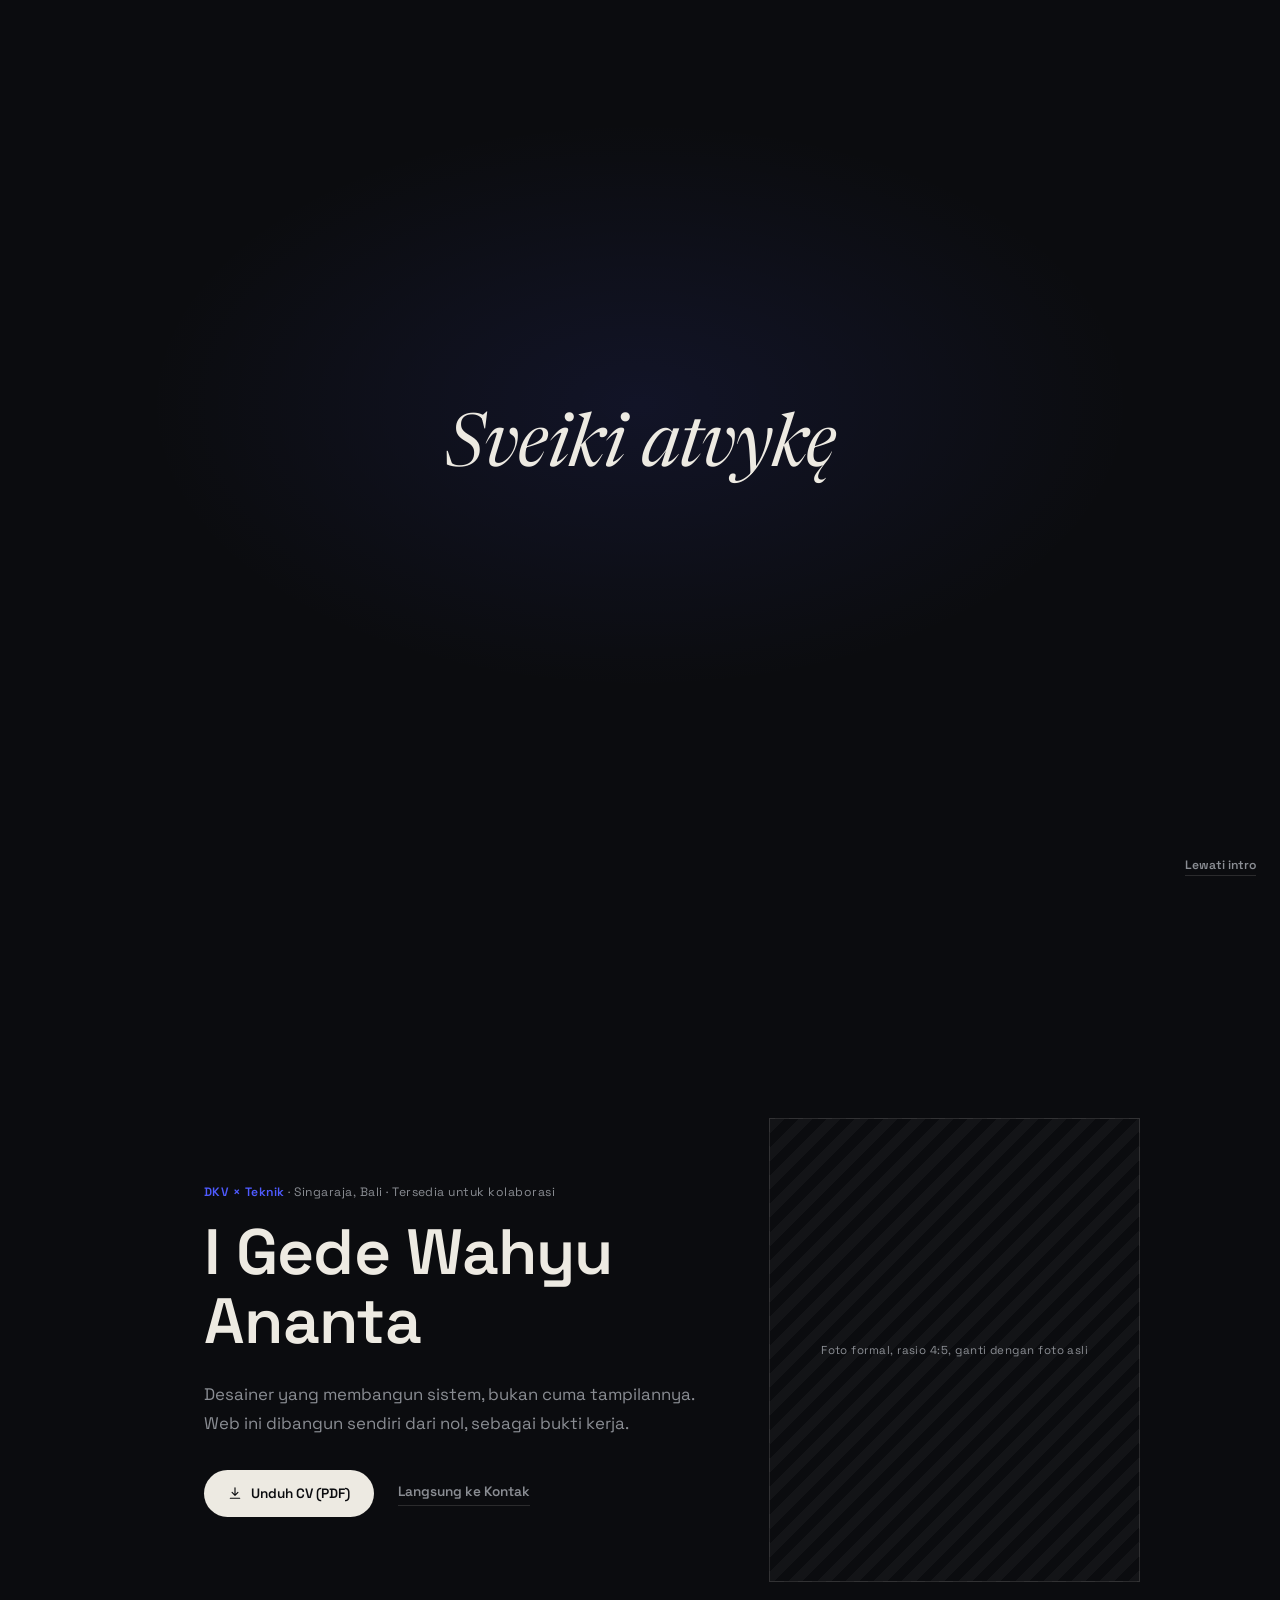
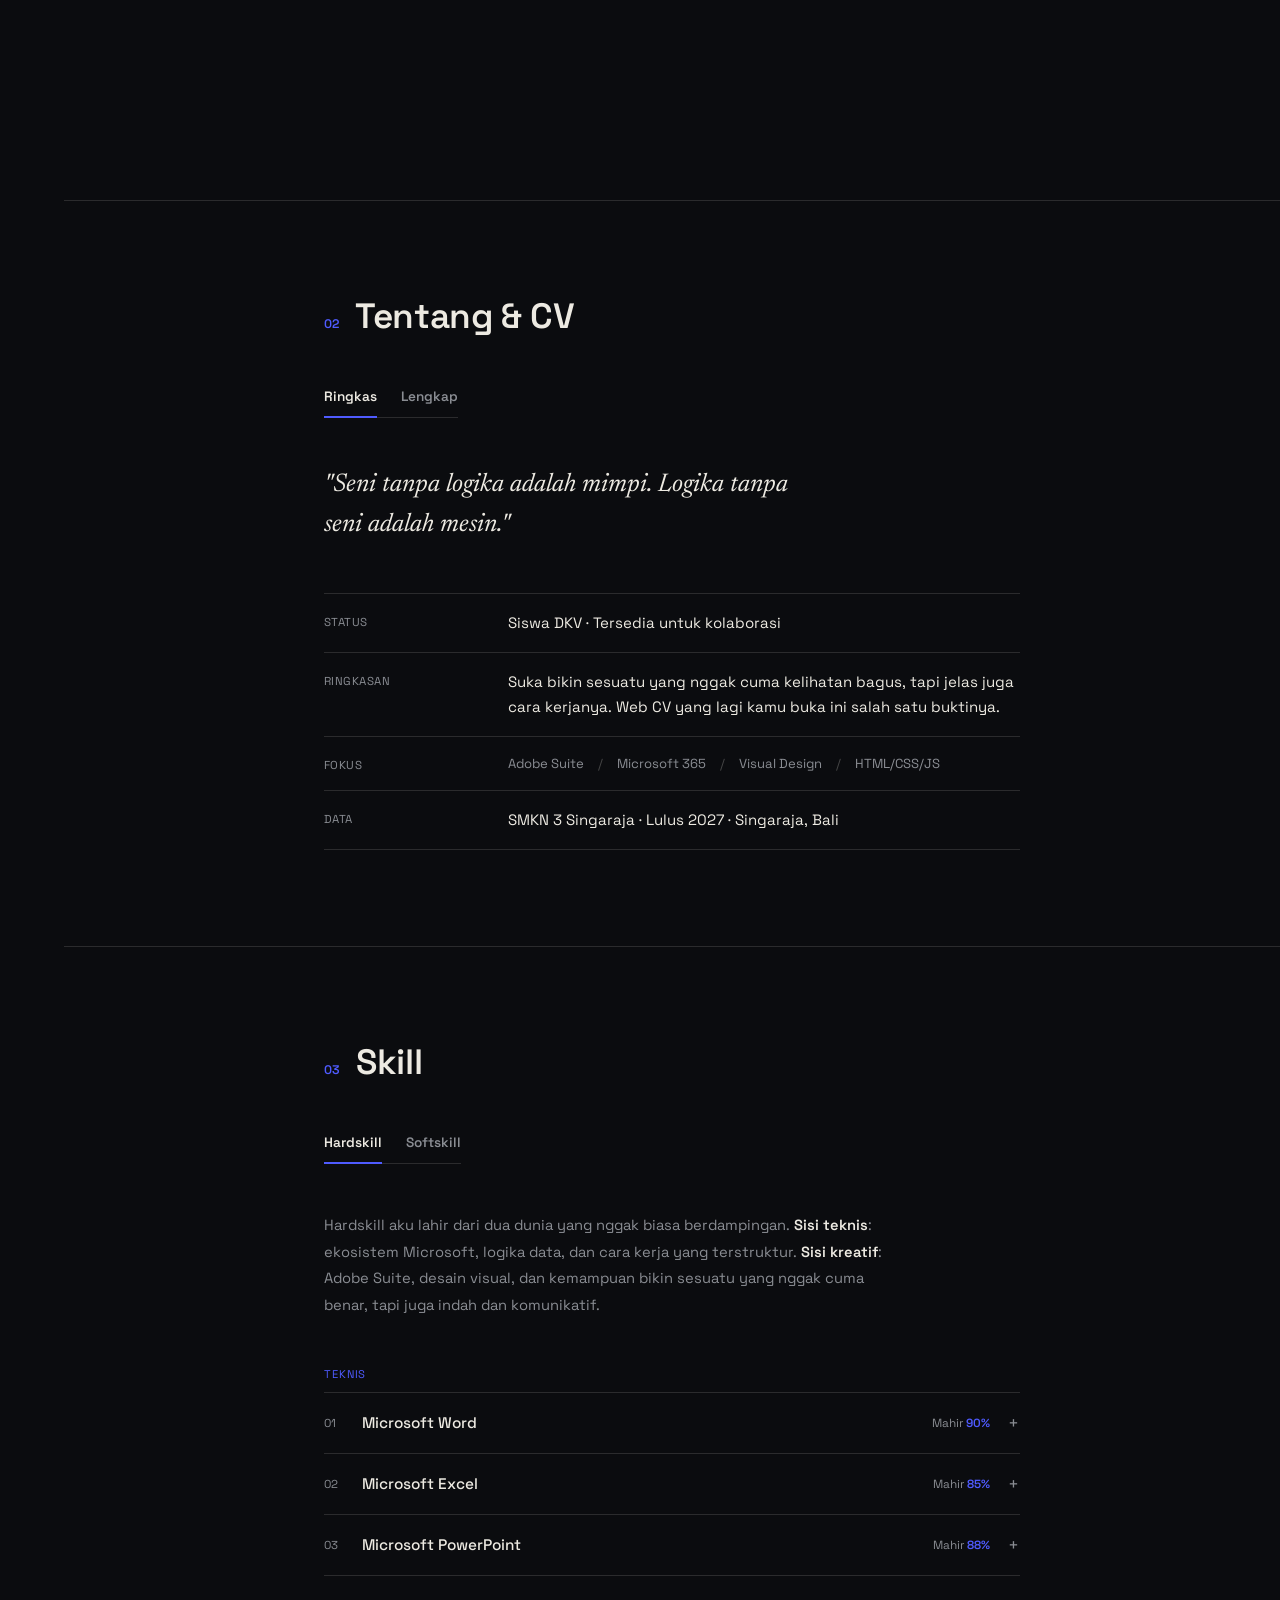
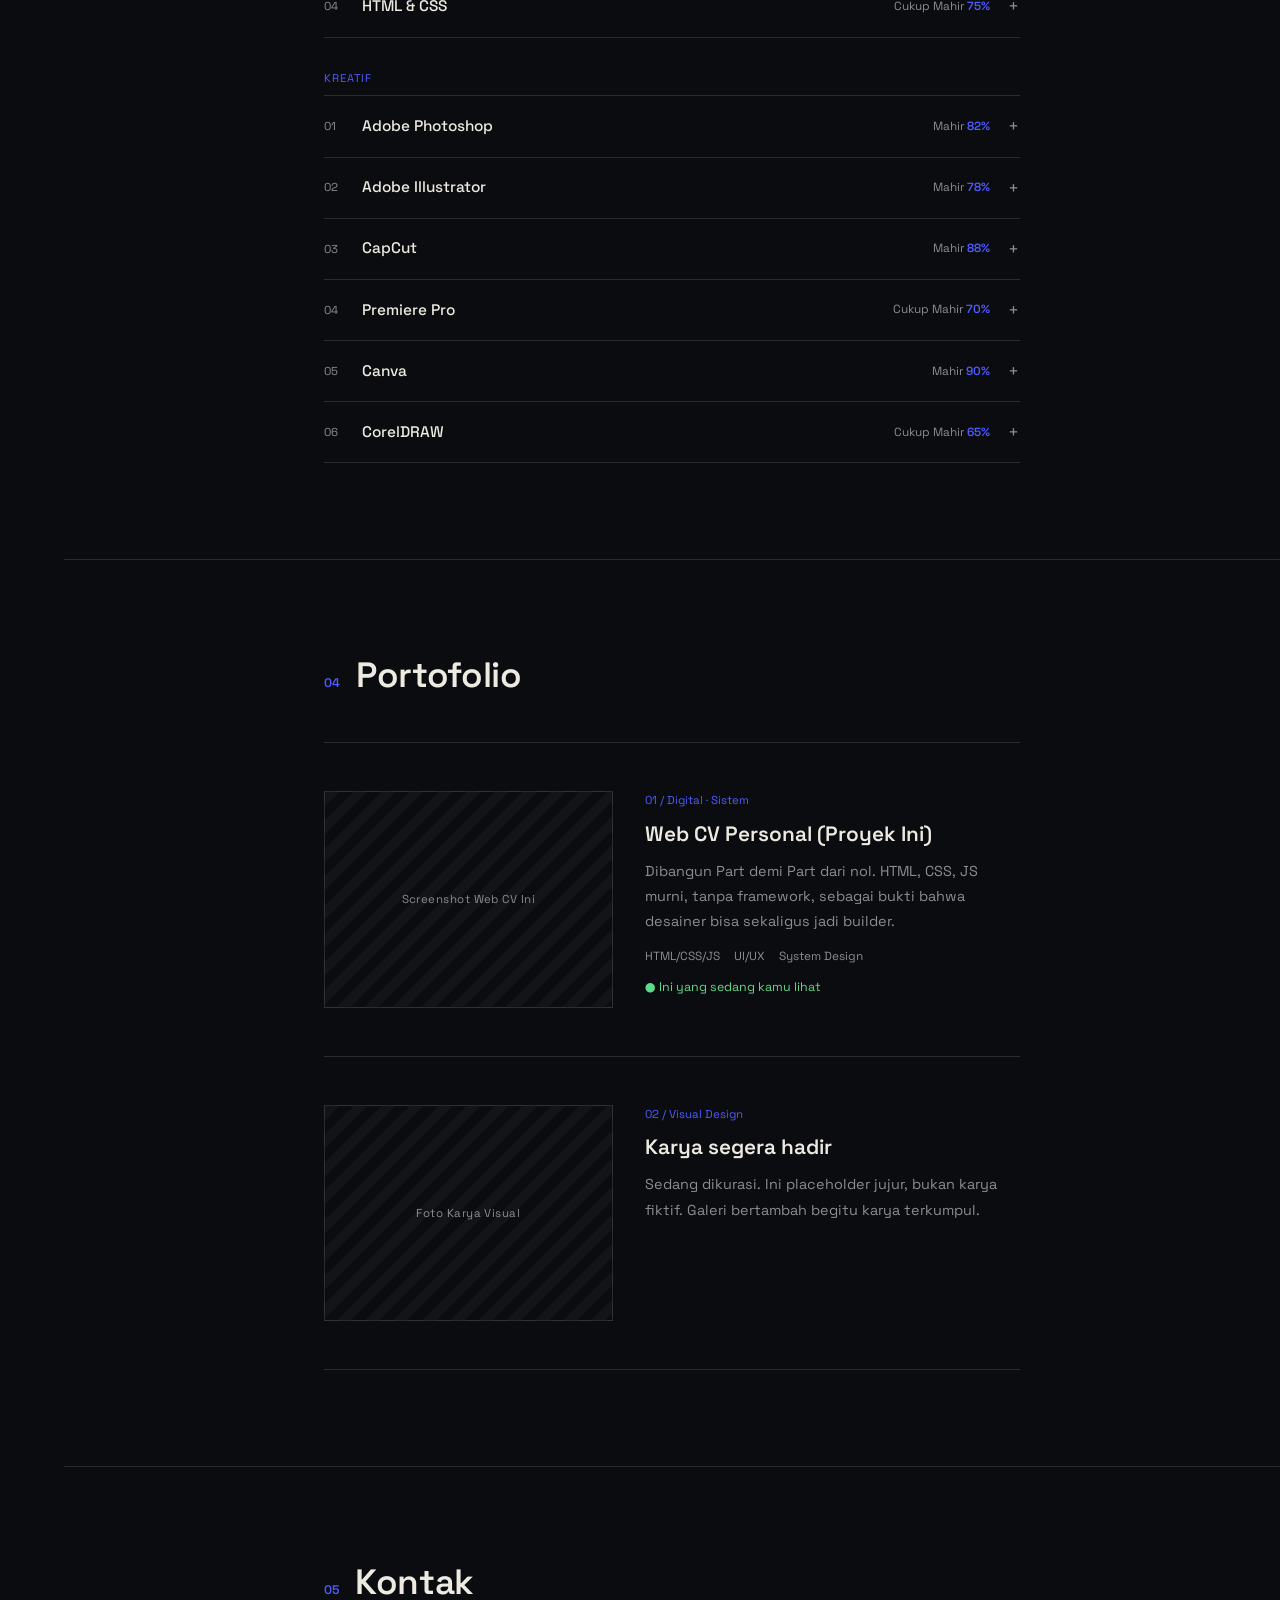
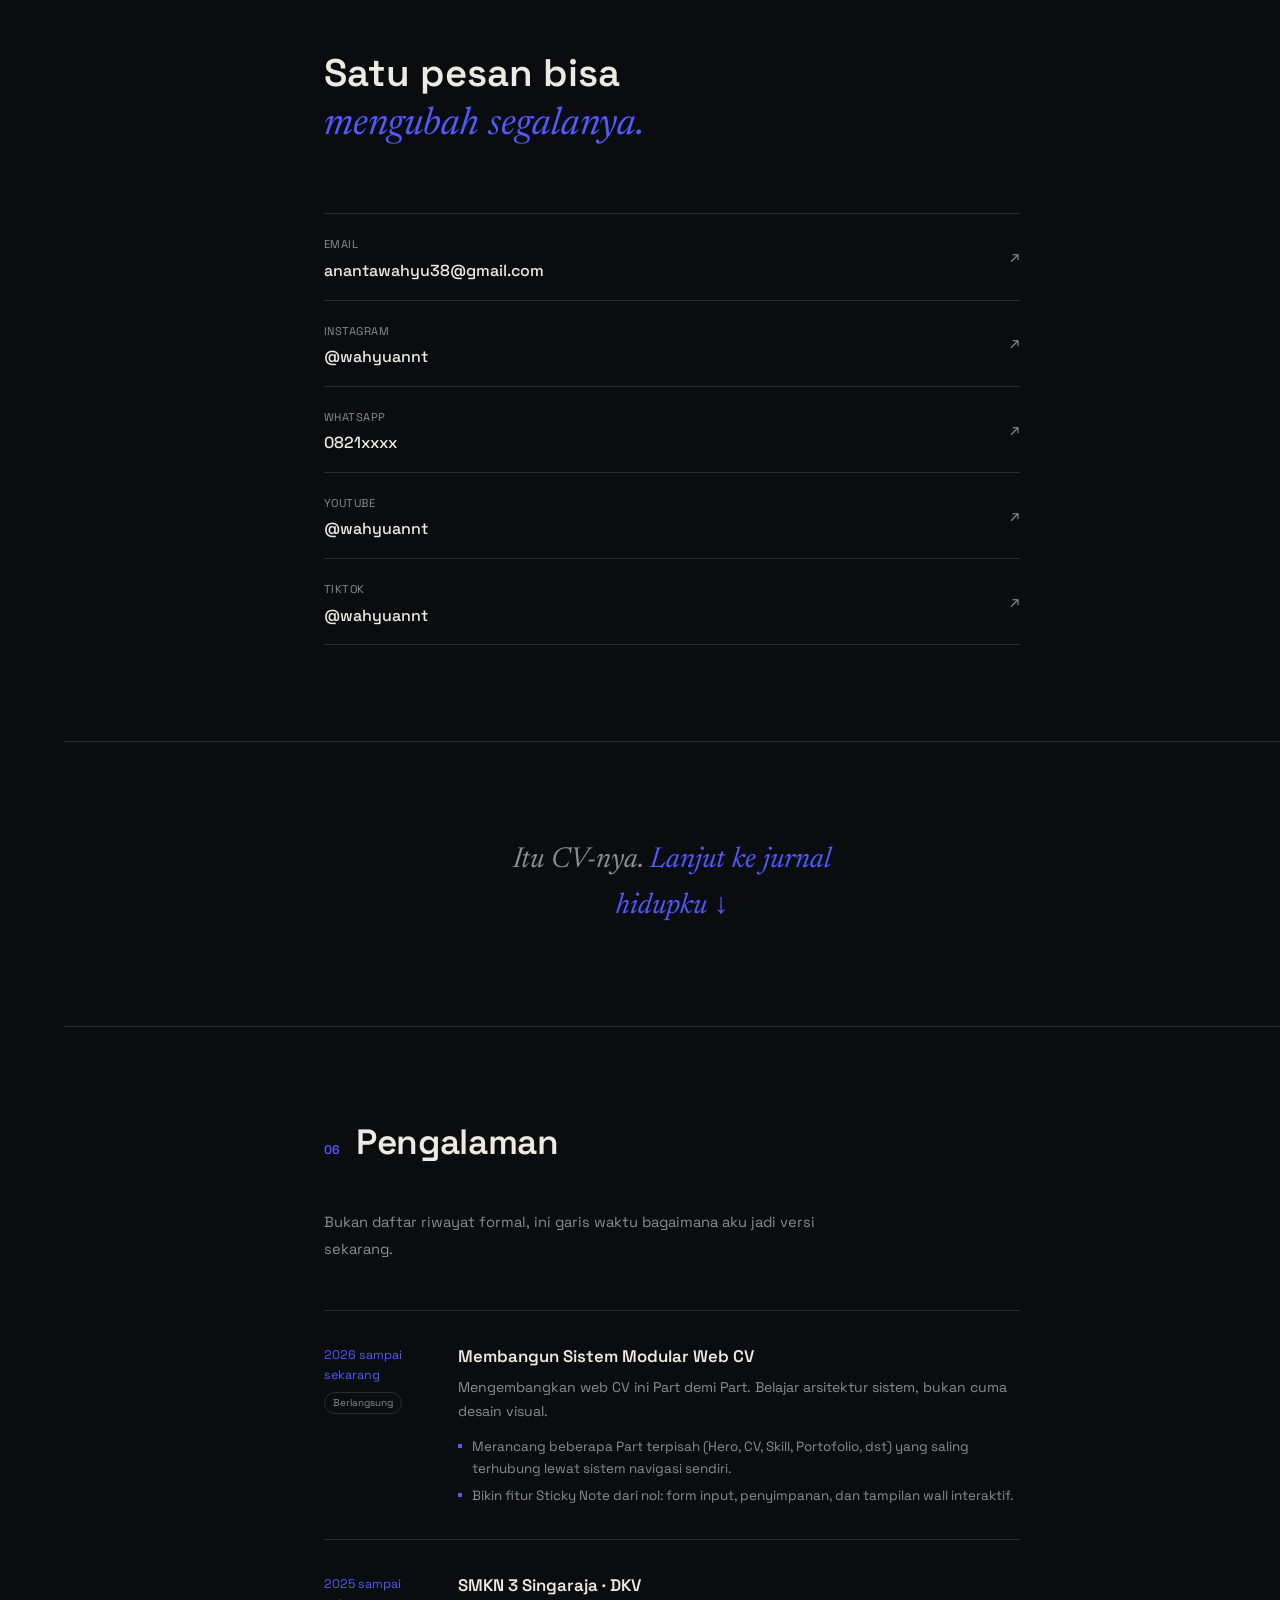
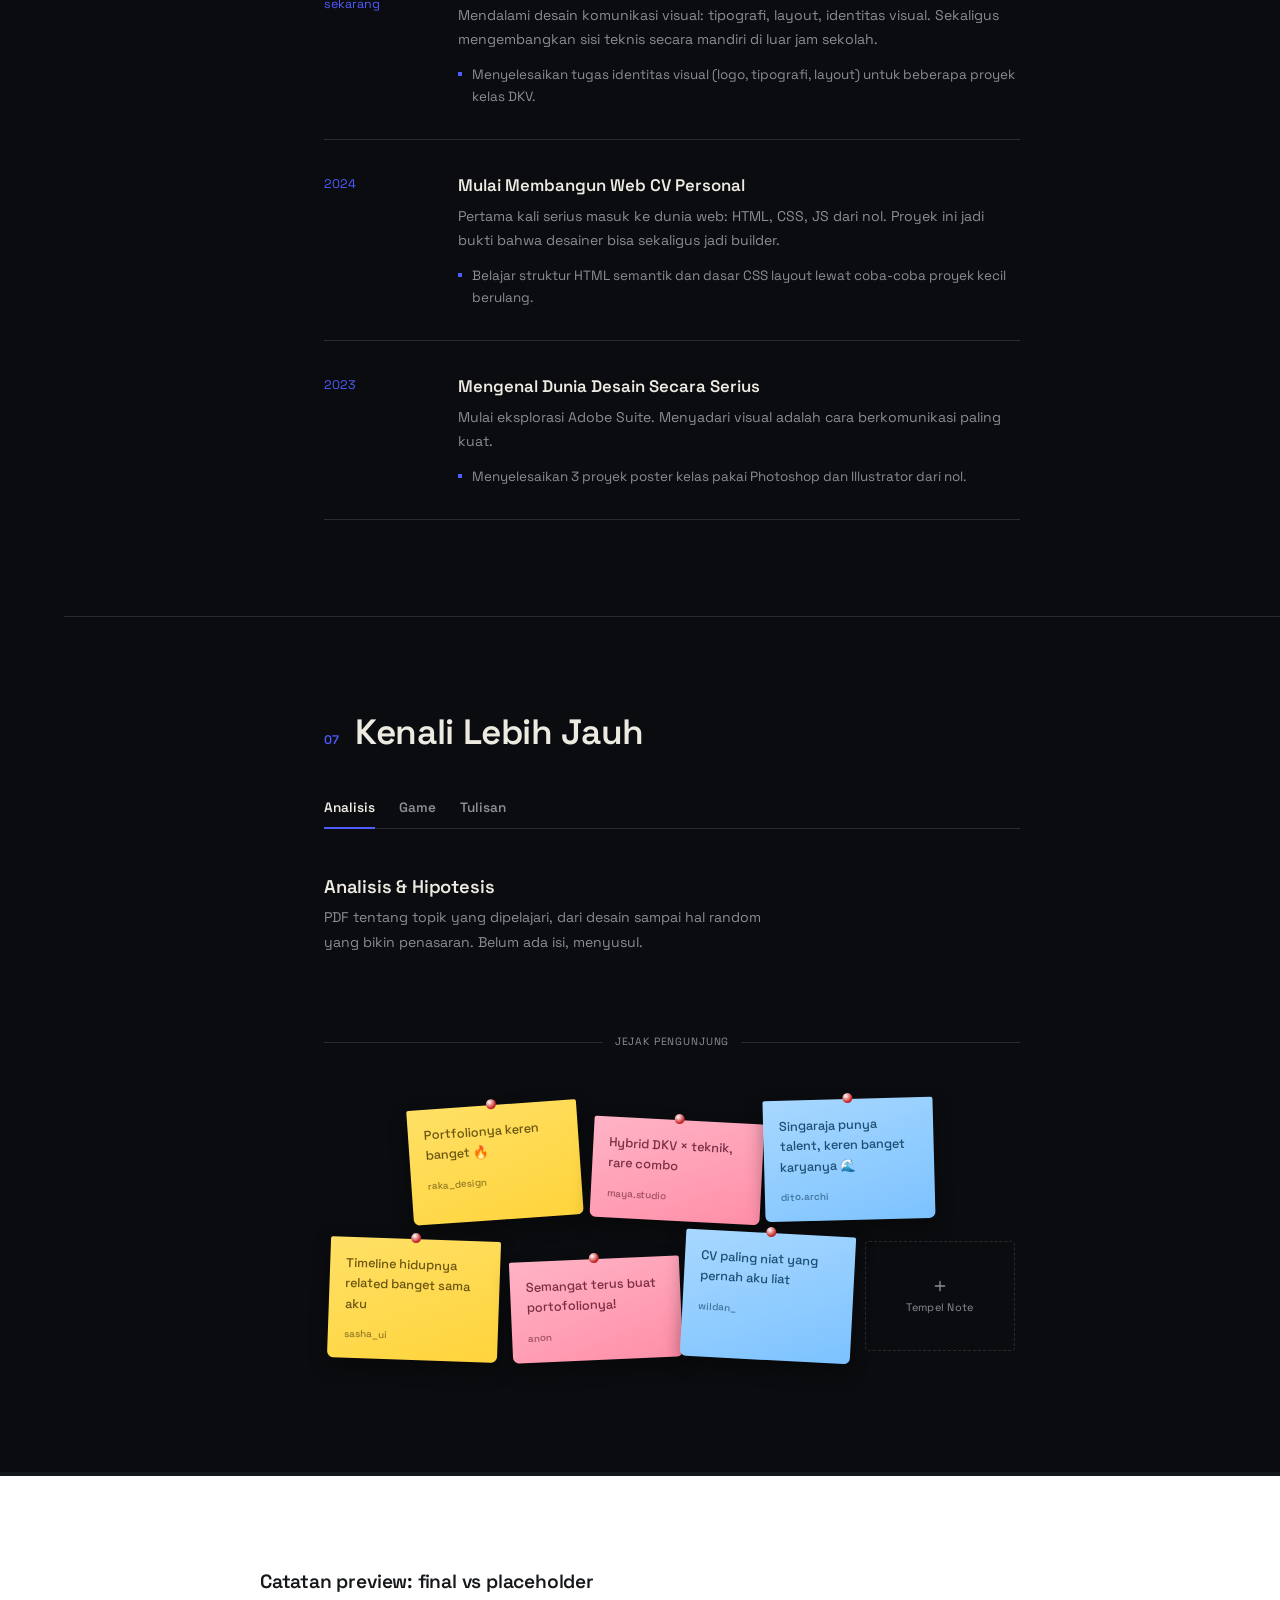
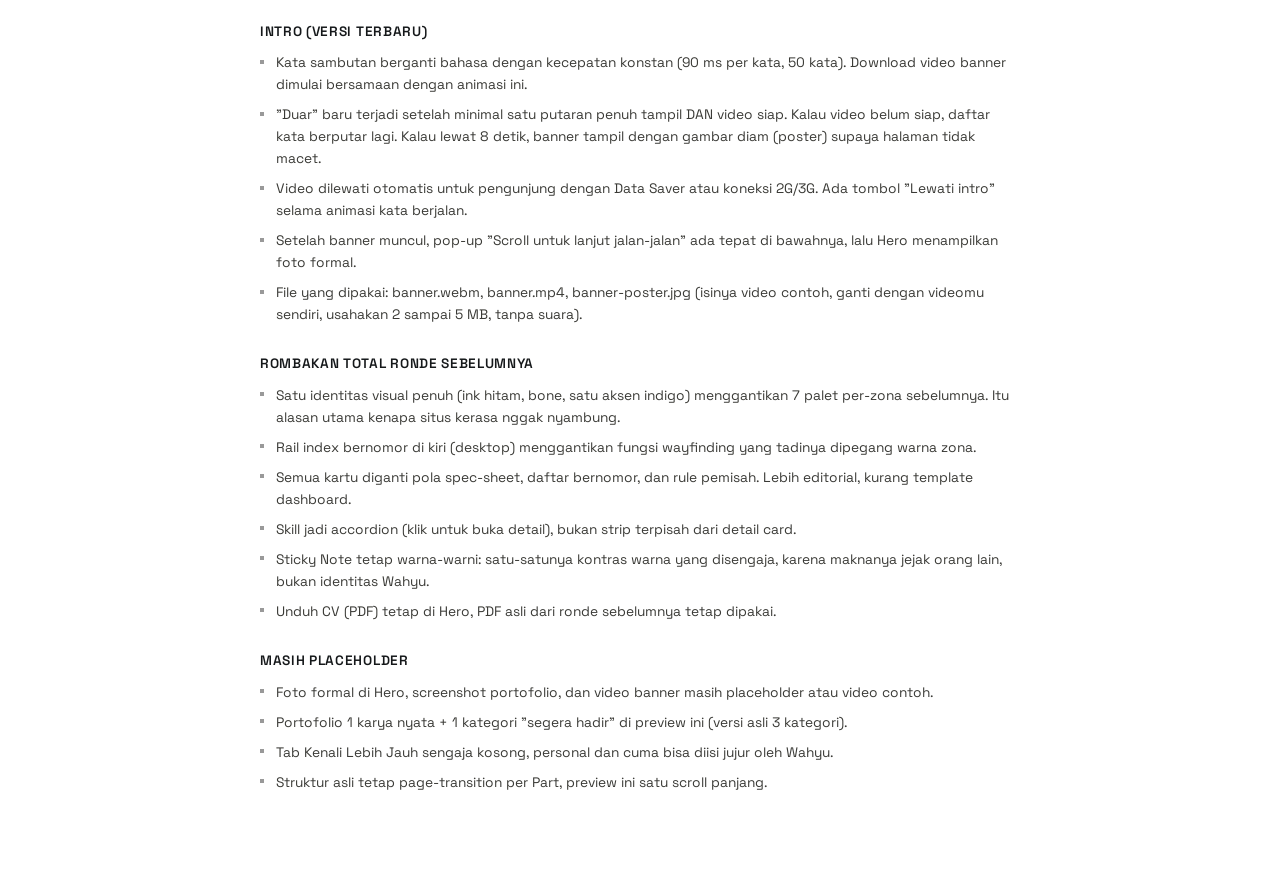
==== commit 02420a6e: "Update index.html" ====
--- a/index.html
+++ b/index.html
@@ -31,7 +31,7 @@
   <h1 class="p0-welcome" id="p0Welcome" aria-live="off"></h1>
   <div class="p0-banner" id="p0Banner">
     <!-- placeholder tampil kalau video gagal/dilewati dan poster belum ada -->
-    <div class="placeholder-img p0-fallback">Banner landscape 16:9. Taruh banner.webm / banner.mp4 + banner-poster.jpg di folder yang sama</div>
+    <div class="placeholder-img p0-fallback">Banner landscape 16:9. Taruh baaaanner.webm / banner.mp4 + banner-poster.jpg di folder yang sama</div>
     <!-- sumber video baru dipasang lewat JS saat animasi halo mulai (preload terkontrol) -->
     <video class="p0-video" id="p0Video" muted loop playsinline preload="none" poster="banner-poster.jpg"
            data-webm="banner.webm" data-mp4="banner.mp4"></video>
--- a/style.css
+++ b/style.css
@@ -1,415 +1,247 @@
-/* ═══════════════════════════════════════════════
-   TOKEN SYSTEM — SATU YANG SAMA DI SEMUA ZONE
-   ═══════════════════════════════════════════════ */
+/* TOKEN: satu identitas, bukan 7 zona warna beda */
 :root{
+  --bg:#0B0C0F; --fg:#EDEAE2; --muted:#8A8D93; --accent:#4F5BFF;
+  --line:rgba(237,234,226,.14); --surface:rgba(255,255,255,.035);
   --sp-1:4px; --sp-2:8px; --sp-3:12px; --sp-4:16px; --sp-5:24px;
-  --sp-6:32px; --sp-7:48px; --sp-8:64px; --sp-9:96px; --sp-10:128px;
-  /* Skala radius diperkeras: sudut tajam jadi default, pill dipertahankan
-     cuma buat CTA utama sebagai satu-satunya elemen bulat yang disengaja. */
-  --r-sm:3px; --r-md:5px; --r-lg:8px; --r-pill:999px;
+  --sp-6:32px; --sp-7:48px; --sp-8:64px; --sp-9:96px;
+  --r:4px; --r-pill:999px;
   --ease:cubic-bezier(.16,1,.3,1);
-  --d-fast:150ms; --d-base:280ms; --d-slow:520ms;
-  --container:1120px;
-  --f-sans:'Manrope',system-ui,sans-serif;
-  --f-mono:'JetBrains Mono',monospace;
-  --bw:2px; /* lebar border struktural, dari 1px jadi 2px di mana-mana */
+  --d:.32s;
+  --rail-w:64px;
+  --f-sans:'Space Grotesk',system-ui,sans-serif;
+  --f-serif:'Newsreader',Georgia,serif;
 }
 *,*::before,*::after{margin:0;padding:0;box-sizing:border-box}
 html{scroll-behavior:smooth}
-body{font-family:var(--f-sans);font-weight:500;line-height:1.5;-webkit-font-smoothing:antialiased;overflow-x:hidden}
-.wrap{max-width:var(--container);margin-inline:auto;padding-inline:var(--sp-5)}
-img,svg{display:block;max-width:100%}
-button{font-family:inherit;cursor:pointer;border:none;background:none}
+body{background:var(--bg);color:var(--fg);font-family:var(--f-sans);font-weight:400;line-height:1.6;-webkit-font-smoothing:antialiased;overflow-x:hidden}
+.wrap{max-width:760px;margin-inline:auto;padding-inline:var(--sp-6)}
 a{color:inherit;text-decoration:none}
-h1,h2,h3{font-weight:800;letter-spacing:-.02em;line-height:1.05}
-
-/* reveal-on-scroll (shared engine, semua zona pakai ini) — TENANG & PELAN di semua zona.
-   Sebelumnya ada varian "snap" yang punchy/overshoot buat zona teknis, dibuang: motion pacing
-   harus tetap lembut di mana pun (kayak scoring musik yang tenang), yang boleh beda cuma
-   VISUAL (warna/bentuk), bukan KECEPATAN/KETEGASAN gerakannya. */
-.rv{opacity:0;transform:translateY(14px);transition:opacity .38s var(--ease),transform .38s var(--ease)}
+button{font-family:inherit;background:none;border:none;color:inherit;cursor:pointer;-webkit-tap-highlight-color:transparent}
+img{display:block;max-width:100%}
+h1,h2,h3{font-weight:600;letter-spacing:-.01em;line-height:1.08}
+
+.rv{opacity:0;transform:translateY(12px);transition:opacity .4s var(--ease),transform .4s var(--ease)}
 .rv.on{opacity:1;transform:translateY(0)}
-.rv-snap{opacity:0;transform:translateY(14px);transition:opacity .38s var(--ease),transform .38s var(--ease)}
-.rv-snap.on{opacity:1;transform:translateY(0)}
-@media(prefers-reduced-motion:reduce){.rv,.rv-snap{opacity:1;transform:none;transition:none}}
-
-/* tactile press-state — dikembalikan biar interaksi kerasa "dipencet", bukan cuma pasif discroll.
-   ct-card sengaja dikeluarkan dari sini, dia punya press-state fisik sendiri (translate+shadow keras). */
-button:active,
-.skill-row:active,
-.sn:active,
-.sn-add:active{ transform:scale(.96); transition:transform .1s var(--ease) }
-.cv-toggle button,.skill-cat-toggle button,.pe-tab{transition:all var(--d-base) var(--ease),transform .1s var(--ease)}
-button{-webkit-tap-highlight-color:transparent}
-
-.placeholder-img{
-  display:flex;align-items:center;justify-content:center;
-  background:repeating-linear-gradient(135deg,rgba(255,255,255,.04) 0 10px,rgba(255,255,255,.01) 10px 20px);
-  font-family:var(--f-mono);font-size:.68rem;letter-spacing:.05em;text-transform:uppercase;text-align:center;
-  border:1px dashed currentColor;opacity:.55;
-}
-
-/* ═══════════════════════════════════════════════
-   ZONE P0 — INTRO (arah B / Premium-Soft, "Forest")
-   P0 WAJIB kelihatan penuh begitu halaman dibuka, TANPA scroll sama sekali —
-   position:sticky doang yang bikin ini kejadian, tidak ada animasi apapun
-   yang menggerbangi visibility-nya. Curtain-open baru terpicu pas user scroll
-   ngelewatin trigger, ditoggle via IntersectionObserver (bukan CSS eksperimental
-   animation-timeline yang kemarin gagal parse dan malah bikin kontennya
-   loncat ke opacity:0 dari awal — itu bug asli, sudah dibuang total).
-   ═══════════════════════════════════════════════ */
-.p0-pin-wrap{ height:130dvh; position:relative; } /* dipersingkat dari 200dvh — sebelumnya user harus scroll 1 layar penuh dulu sebelum ADA tanda-tanda apapun kejadian, kerasa kayak macet/nge-bug */
-.p0-pin{
-  position:sticky; top:0; height:100dvh; overflow:hidden;
-  --bg:#0F1C16; --fg:#ECE8DC; --muted:#93A092; --accent:#D9A34A; --br:rgba(236,232,220,.14);
-}
-[data-zone="p0"]{
-  position:absolute; inset:0; background:var(--bg); color:var(--fg);
-  display:flex; flex-direction:column; align-items:center; justify-content:center;
-  text-align:center; overflow:hidden; padding:var(--sp-6) var(--sp-5);
-}
-[data-zone="p0"]::before{
-  content:'';position:absolute;inset:0;
-  background:radial-gradient(ellipse 60% 50% at 50% 10%,rgba(217,163,74,.16),transparent 70%);
-  pointer-events:none;
-}
-/* tekstur ambient tipis biar P0 nggak kerasa flat/monoton pas diam, statis bukan animasi berat */
-[data-zone="p0"]::after{
-  content:'';position:absolute;inset:0;opacity:.5;pointer-events:none;
-  background-image:radial-gradient(rgba(236,232,220,.05) 1px,transparent 1px);
-  background-size:22px 22px;
-}
-/* P0 sekarang murni momen sambutan — nama & tagline SENGAJA tidak ditaruh di sini,
-   identitas baru "dikenalkan" nanti pas Hero. Satu-satunya isi: kata sambutan yang
-   berganti bahasa, dibuat jadi elemen utama (bukan label kecil di atas nama lagi). */
-.p0-welcome{
-  font-family:var(--f-sans);font-weight:800;position:relative;z-index:1;
-  font-size:clamp(2.2rem,9vw,5rem);color:var(--fg);min-height:1.2em;
-  letter-spacing:-.01em;transition:opacity .22s ease;
-}
-.p0-welcome .accent{color:var(--accent)}
-
-/* Gorden mulai DI LUAR LAYAR (translateX ±100%) — konten P0 langsung kelihatan penuh,
-   nggak ketutupan apapun. Begitu class .opening ditambahkan (user udah scroll lewat sentinel),
-   gorden geser MASUK nutup layar sambil konten memudar bareng — efeknya jadi "P0 disapu
-   pergi", bukan "P0 dibuka dari balik tirai yang justru nutupin dirinya sendiri" (bug lama). */
-.p0-curtain{position:absolute;top:0;bottom:0;width:51%;background:var(--bg);z-index:2;
-  transition:transform .62s cubic-bezier(.22,1,.36,1)}
-.p0-curtain-l{left:0;transform:translateX(-100%)}
-.p0-curtain-r{right:0;transform:translateX(100%)}
-.p0-pin-content{position:relative;z-index:1;transform:scale(1);opacity:1;
-  transition:transform .55s cubic-bezier(.22,1,.36,1),opacity .45s ease}
-
-.p0-pin.opening .p0-curtain-l{transform:translateX(0)}
-.p0-pin.opening .p0-curtain-r{transform:translateX(0)}
-.p0-pin.opening .p0-pin-content{transform:scale(.92);opacity:0}
-
-/* sentinel tak kasat mata — begitu ini masuk viewport (artinya user scroll cukup jauh), gorden nutup & pindah ke Part 1 */
-#p0Sentinel{position:relative;height:1px;width:100%}
-
+@media(prefers-reduced-motion:reduce){.rv{opacity:1;transform:none;transition:none}}
+
+.placeholder-img{display:flex;align-items:center;justify-content:center;text-align:center;
+  background:repeating-linear-gradient(135deg,rgba(255,255,255,.03) 0 10px,transparent 10px 20px);
+  border:1px solid var(--line);font-size:.72rem;color:var(--muted);letter-spacing:.04em;padding:var(--sp-4)}
+
+/* RAIL: index bernomor di kiri, pengganti zona warna sebagai wayfinding */
+.rail{position:fixed;top:0;left:0;bottom:0;width:var(--rail-w);display:flex;flex-direction:column;
+  align-items:center;justify-content:center;gap:var(--sp-3);z-index:50;border-right:1px solid var(--line);background:var(--bg)}
+.rail-item{font-size:.66rem;font-weight:600;color:var(--muted);writing-mode:vertical-rl;letter-spacing:.06em;
+  padding:6px 0;transition:color .25s ease}
+.rail-item.active{color:var(--accent)}
+.rail-line{width:1px;height:20px;background:var(--line)}
+@media(max-width:900px){ .rail{display:none} }
+
+.rail{opacity:0;pointer-events:none;transition:opacity .4s ease}
+body.past-intro .rail{opacity:1;pointer-events:auto}
+.main{margin-left:var(--rail-w)}
+@media(max-width:900px){ .main{margin-left:0} }
+
+/* P0: sambutan cepat konstan -> banner landscape "duar" -> pop-up scroll */
+html.lock,html.lock body{overflow:hidden}
+.p0{position:relative;height:100dvh;background:var(--bg);overflow:hidden;display:flex;flex-direction:column;align-items:center;justify-content:center;gap:var(--sp-5)}
+.p0::before{content:'';position:absolute;inset:0;background:radial-gradient(ellipse 55% 45% at 50% 45%,rgba(79,91,255,.10),transparent 70%);pointer-events:none}
+.p0-welcome{position:absolute;inset:0;display:flex;align-items:center;justify-content:center;text-align:center;
+  font-family:var(--f-serif);font-style:italic;font-weight:400;font-size:clamp(2.2rem,8vw,4.6rem);z-index:2;
+  transition:opacity .18s ease}
+.p0.done .p0-welcome{opacity:0;pointer-events:none}
+
+.p0-banner{position:relative;width:100%;aspect-ratio:16/9;max-height:calc(100dvh - 140px);z-index:1;
+  clip-path:inset(50% 0 50% 0);transform:scale(1.08)}
+.p0-banner .placeholder-img{width:100%;height:100%;border:none;font-size:.8rem}
+.p0-video{position:absolute;inset:0;width:100%;height:100%;object-fit:cover;opacity:0;transition:opacity .4s ease}
+.p0-banner.has-media .p0-video{opacity:1}
+.p0-banner.has-media .p0-fallback{visibility:hidden}
+.p0.done .p0-banner{animation:duar .75s cubic-bezier(.16,1,.3,1) forwards}
+@keyframes duar{
+  0%{clip-path:inset(50% 0 50% 0);transform:scale(1.08)}
+  100%{clip-path:inset(0 0 0 0);transform:scale(1)}
+}
+.p0-skip{position:absolute;right:var(--sp-5);bottom:var(--sp-5);z-index:5;font-size:.76rem;font-weight:600;color:var(--muted);
+  border-bottom:1px solid var(--line);padding-bottom:2px;transition:color .25s ease,opacity .3s ease}
+.p0-skip:hover{color:var(--fg)}
+.p0.done .p0-skip{opacity:0;pointer-events:none}
+@media(max-width:700px){.p0-banner{aspect-ratio:3/2}}
+.p0-flash{position:absolute;inset:0;background:#fff;opacity:0;pointer-events:none;z-index:3}
+.p0.done .p0-flash{animation:flash .5s ease-out forwards}
+@keyframes flash{0%{opacity:.55}100%{opacity:0}}
+
+.p0-scroll{position:relative;z-index:4;opacity:0;transform:translateY(12px);pointer-events:none;
+  display:inline-flex;align-items:center;gap:10px;padding:12px 22px;border-radius:var(--r-pill);
+  background:rgba(11,12,15,.78);border:1px solid var(--line);
+  font-size:.82rem;font-weight:600;color:var(--fg);white-space:nowrap;
+  transition:opacity .5s var(--ease),transform .5s var(--ease),border-color .25s ease}
+.p0.ready .p0-scroll{opacity:1;transform:none;pointer-events:auto}
+.p0-scroll:hover{border-color:var(--accent)}
+.p0-scroll svg{animation:bob 1.8s ease-in-out infinite}
+@keyframes bob{0%,100%{transform:translateY(0)}50%{transform:translateY(4px)}}
 @media(prefers-reduced-motion:reduce){
-  .p0-pin-wrap{height:auto}
-  .p0-pin{position:relative;height:100dvh}
-  .p0-curtain{transition:none!important;transform:translateX(-100%)!important}
-  .p0-curtain-r{transform:translateX(100%)!important}
-  .p0-pin-content{transition:none!important;transform:none!important;opacity:1!important}
-}
-
-/* P1 hero entrance, momen "ganjaran" setelah gorden kebuka. Beda dari .rv biasa:
-   sedikit scale-in lembut, bukan fade-up datar, biar kerasa "muncul" bukan "menyelinap" */
-.hero-pop{opacity:0;transform:translateY(16px) scale(.98);transition:opacity .32s cubic-bezier(.22,1,.36,1),transform .32s cubic-bezier(.22,1,.36,1)}
-.hero-pop.on{opacity:1;transform:translateY(0) scale(1)}
-@media(prefers-reduced-motion:reduce){.hero-pop{opacity:1;transform:none;transition:none}}
-
-/* ═══════════════════════════════════════════════
-   ZONE P1 — HERO / CV / KONTAK (arah A / Minimalis-Editorial)
-   ═══════════════════════════════════════════════ */
-[data-zone="p1"]{
-  --bg:#EFF1EC; --fg:#15181A; --muted:#666D6A; --accent:#3452E0; --surface:#FFFFFF; --br:rgba(21,24,26,.12);
-  background:var(--bg);color:var(--fg);
-}
-.p1-hero{min-height:100dvh;display:flex;align-items:center;padding:var(--sp-7) 0;position:relative}
-.p1-hero-grid{display:grid;grid-template-columns:1.15fr .85fr;gap:var(--sp-8);align-items:center;width:100%}
-.p1-hero-kicker{font-family:var(--f-mono);font-size:.72rem;letter-spacing:.12em;text-transform:uppercase;color:var(--accent);margin-bottom:var(--sp-4)}
-.p1-hero h1{font-size:clamp(2.2rem,5.2vw,3.6rem);max-width:13ch}
-.p1-hero-sub{margin-top:var(--sp-4);color:var(--muted);font-size:1.02rem;max-width:46ch;font-weight:500}
-.p1-hero-cta{margin-top:var(--sp-6);display:inline-flex;align-items:center;gap:9px;padding:13px 24px;background:var(--fg);color:var(--bg);border-radius:var(--r-pill);font-weight:700;font-size:.85rem;transition:transform var(--d-base) var(--ease),opacity var(--d-base) var(--ease)}
-.p1-hero-cta:hover{opacity:.85;transform:translateY(-2px)}
-.p1-hero-cta:active{transform:translateY(0) scale(.97);transition:transform .1s var(--ease)}
-
-/* Frame foto — custom, bukan avatar bulat generic. Offset double-border + tick sudut, sesuai bahasa editorial zona A. */
-.p1-hero-photo{position:relative;aspect-ratio:4/5;width:100%}
-.p1-hero-photo::before{
-  content:'';position:absolute;inset:14px -14px -14px 14px;border:1.5px solid var(--accent);border-radius:var(--r-md);z-index:0;
-}
-.p1-hero-photo-frame{
-  position:relative;z-index:1;width:100%;height:100%;border-radius:var(--r-md);overflow:hidden;
-  border:1px solid var(--br);box-shadow:0 24px 48px rgba(21,24,26,.14);
-}
-.p1-hero-photo-frame img,.p1-hero-photo-frame .placeholder-img{width:100%;height:100%;object-fit:cover}
-.p1-hero-tick{position:absolute;width:16px;height:16px;border-color:var(--accent);z-index:2}
-
-/* motif tick sudut dipakai ulang di kartu-kartu kunci lain — identitas "blueprint" yang konsisten.
-   Diposisikan SEDIKIT DI DALAM (bukan nongol keluar) karena beberapa host punya overflow:hidden
-   (porto-card, dst) yang bakal motong kalau tick-nya nongol ke luar batas kartu. */
-.tick{position:absolute;width:14px;height:14px;border-color:var(--accent);z-index:2;pointer-events:none}
-.tick.tl{top:8px;left:8px;border-top:2px solid var(--accent);border-left:2px solid var(--accent)}
-.tick.br{bottom:8px;right:8px;border-bottom:2px solid var(--accent);border-right:2px solid var(--accent)}
-.tick-host{position:relative}
-.p1-hero-tick.tl{top:-6px;left:-6px;border-top:2px solid var(--accent);border-left:2px solid var(--accent)}
-.p1-hero-tick.br{bottom:-6px;right:-6px;border-bottom:2px solid var(--accent);border-right:2px solid var(--accent)}
-
-.section{padding:var(--sp-7) 0}
-.section-head{margin-bottom:var(--sp-7)}
-.cv-masthead{display:flex;align-items:baseline;justify-content:space-between;flex-wrap:wrap;gap:var(--sp-4);margin-bottom:var(--sp-6);padding-bottom:var(--sp-4);border-bottom:var(--bw) solid var(--br)}
-.cv-masthead h2{font-size:clamp(1.5rem,3.5vw,2.1rem)}
-.cv-masthead .cv-toggle{margin-bottom:0}
-.inline-title{font-size:clamp(1.5rem,3.5vw,2.1rem);margin-bottom:var(--sp-7);display:flex;align-items:baseline;gap:var(--sp-4);flex-wrap:wrap}
-.inline-title-tag{font-family:var(--f-mono);font-size:.68rem;font-weight:700;color:var(--muted);letter-spacing:.02em;text-transform:none}
-.statement{font-size:clamp(1.6rem,4vw,2.4rem);font-weight:800;line-height:1.25;margin-bottom:var(--sp-7);max-width:16ch}
-.statement span{color:var(--accent)}
-.section-head h2{font-size:clamp(1.5rem,3.5vw,2.1rem)}
-.section-head p{color:var(--muted);margin-top:var(--sp-2);font-size:.9rem}
-
-.cv-toggle{display:inline-flex;background:rgba(21,24,26,.05);border:1px solid var(--br);border-radius:var(--r-pill);padding:4px;margin-bottom:var(--sp-6)}
-.cv-toggle button{padding:9px 20px;border-radius:var(--r-pill);font-family:var(--f-mono);font-size:.72rem;font-weight:700;letter-spacing:.03em;text-transform:uppercase;color:var(--muted);transition:all var(--d-base) var(--ease)}
-.cv-toggle button.active{background:var(--surface);color:var(--fg);box-shadow:0 1px 3px rgba(21,24,26,.12)}
-.cv-mode{display:none}
-.cv-mode.active{display:block}
-.cv-meta-row{display:flex;gap:var(--sp-4);flex-wrap:wrap;font-family:var(--f-mono);font-size:.7rem;color:var(--muted);margin-top:var(--sp-4)}
-.cv-full-grid{display:grid;grid-template-columns:1fr 1fr;gap:var(--sp-5)}
-.cv-full-sec{margin-bottom:var(--sp-5)}
-.cv-full-sec h4{font-family:var(--f-mono);font-size:.68rem;letter-spacing:.08em;text-transform:uppercase;color:var(--accent);margin-bottom:var(--sp-3);padding-bottom:var(--sp-2);border-bottom:1px solid var(--br)}
-.cv-full-sec p{color:var(--muted);font-size:.87rem;line-height:1.75}
-.cv-skbar-row{display:flex;flex-direction:column;gap:var(--sp-3)}
-.cv-skbar-item span{font-size:.8rem;font-weight:700;display:block;margin-bottom:4px}
-.cv-skbar-track{height:4px;background:var(--br);border-radius:2px;overflow:hidden}
-.cv-skbar-fill{height:100%;background:var(--accent);border-radius:2px}
-.cv-vals{list-style:none;display:flex;flex-direction:column;gap:7px}
-.cv-vals li{font-size:.82rem;color:var(--mid,var(--muted));padding-left:14px;position:relative;color:var(--fg)}
-.cv-vals li::before{content:'';position:absolute;left:0;top:.5em;width:5px;height:5px;background:var(--accent);border-radius:1px}
-.cv-persona{display:flex;flex-wrap:wrap;gap:6px}
-.cv-persona-tag{font-family:var(--f-mono);font-size:.66rem;font-weight:700;color:var(--fg);background:rgba(21,24,26,.05);border:1px solid var(--br);border-radius:var(--r-sm);padding:4px 10px}
-.cv-persona-gold{color:var(--accent);border-color:var(--accent);background:rgba(52,82,224,.06)}
-.cv-full-cta{margin-top:var(--sp-6);display:inline-flex;align-items:center;gap:8px;font-family:var(--f-mono);font-size:.72rem;font-weight:700;color:var(--muted);border:var(--bw) solid var(--br);border-radius:var(--r-pill);padding:10px 20px;transition:border-color var(--d-base) var(--ease),color var(--d-base) var(--ease)}
-.cv-full-cta:hover{border-color:var(--accent);color:var(--accent)}
-.cv-grid{display:grid;grid-template-columns:1.6fr 1fr;gap:var(--sp-5)}
-.card{background:var(--surface);border:var(--bw) solid var(--br);border-radius:var(--r-lg);padding:var(--sp-6)}
-.cv-name{font-size:1.3rem;font-weight:800}
-.cv-role{color:var(--accent);font-size:.82rem;font-weight:700;margin-top:2px}
-.cv-badge{display:inline-flex;align-items:center;gap:6px;font-family:var(--f-mono);font-size:.65rem;letter-spacing:.06em;text-transform:uppercase;color:#1F8F5E;background:rgba(31,143,94,.1);border:1px solid rgba(31,143,94,.25);border-radius:var(--r-pill);padding:5px 12px;margin-top:var(--sp-3)}
-.cv-sum{margin-top:var(--sp-4);color:var(--muted);font-size:.9rem;line-height:1.75}
-.chip-row{display:flex;flex-wrap:wrap;gap:var(--sp-2);margin-top:var(--sp-4)}
-.chip{font-family:var(--f-mono);font-size:.66rem;font-weight:700;background:rgba(21,24,26,.05);border:var(--bw) solid var(--br);border-radius:var(--r-sm);padding:5px 10px;color:var(--fg);text-transform:uppercase;letter-spacing:.03em}
-.cv-stat{display:flex;flex-direction:column;gap:var(--sp-2);height:100%;justify-content:space-between}
-.cv-stat-num{font-size:2.2rem;font-weight:800;color:var(--accent)}
-.cv-stat-lbl{font-family:var(--f-mono);font-size:.65rem;letter-spacing:.1em;text-transform:uppercase;color:var(--muted)}
-.cv-quote{border-left:3px solid var(--accent);padding-left:var(--sp-4);font-size:.92rem;color:var(--fg);font-weight:600}
-
-.tl{display:flex;flex-direction:column;gap:0}
-.tl-item{display:grid;grid-template-columns:26px 1fr;gap:0 var(--sp-4);position:relative;padding-bottom:var(--sp-6)}
-.tl-item:not(:last-child)::after{content:'';position:absolute;top:22px;left:12px;width:2px;height:100%;background:var(--br)}
-.tl-dot{width:12px;height:12px;border-radius:50%;background:var(--accent);margin-top:5px}
-.tl-year{font-family:var(--f-mono);font-size:.68rem;color:var(--accent);letter-spacing:.06em;text-transform:uppercase}
-.tl-title{font-weight:800;margin:4px 0 4px}
-.tl-desc{color:var(--muted);font-size:.88rem;line-height:1.6}
-
-.ct-cards{display:grid;grid-template-columns:repeat(3,1fr);gap:var(--sp-3)}
-.ct-card{display:flex;align-items:center;gap:var(--sp-3);background:var(--surface);border:var(--bw) solid var(--br);border-radius:var(--r-lg);padding:var(--sp-4);transition:transform var(--d-base) var(--ease),border-color var(--d-base) var(--ease),box-shadow var(--d-base) var(--ease);box-shadow:4px 4px 0 var(--br)}
-.ct-card:hover{transform:translate(-2px,-2px);border-color:var(--accent);box-shadow:6px 6px 0 var(--accent)}
-.ct-card:active{transform:translate(2px,2px)!important;box-shadow:1px 1px 0 var(--accent)!important;transition:transform .08s var(--ease),box-shadow .08s var(--ease)}
-.ct-ico{width:34px;height:34px;border-radius:var(--r-sm);background:rgba(52,82,224,.08);color:var(--accent);display:flex;align-items:center;justify-content:center;flex-shrink:0}
-.ct-lbl{font-family:var(--f-mono);font-size:.6rem;color:var(--muted);text-transform:uppercase;letter-spacing:.08em}
-.ct-val{font-weight:700;font-size:.85rem}
-
-/* ═══════════════════════════════════════════════
-   BRIDGE — SKILL GATE (masuk arah C / Brutalist)
-   ═══════════════════════════════════════════════ */
-/* Gate versi lama (gerbang halaman penuh, 4-level) DIBUANG per audit IA.
-   Softskill/Hardskill sekarang jadi filter pill inline di kepala zona Skill,
-   Teknis/Kreatif jadi 2 kolom permanen (bukan klik-through), lihat .skill-groups. */
-.zone-seam{position:relative;height:40px;overflow:hidden}
-.zone-seam-a{position:absolute;inset:0}
-.zone-seam-b{position:absolute;inset:0;clip-path:polygon(58% 0,100% 0,42% 100%,0 100%)}
-.zone-seam-pill{position:absolute;left:50%;top:50%;transform:translate(-50%,-50%);background:#14151A;color:#F4F3EE;font-family:var(--f-mono);font-size:.6rem;letter-spacing:.1em;text-transform:uppercase;padding:6px 14px;border-radius:var(--r-pill);white-space:nowrap;z-index:2}
-.zone-seam-threshold{height:100px}
-.zone-seam-pill-big{white-space:normal;text-align:center;line-height:1.6;padding:16px 26px;font-size:.68rem}
-
-/* ═══════════ ZONA KONTAK — navy, bookend visual sama Part 0 (penutup babak "CV Utama") ═══════════ */
-[data-zone="kontak"]{
-  --bg:#12141C; --fg:#F0EFE8; --muted:#8B8F98; --accent:#D9A34A; --surface:rgba(255,255,255,.05); --br:rgba(240,239,232,.12);
-  background:var(--bg); color:var(--fg);
-}
-[data-zone="kontak"] .ct-card{background:var(--surface)}
-[data-zone="kontak"] .card{background:var(--surface)}
-
-/* ═══════════════════════════════════════════════
-   ZONE SKILL HUB / CATALOG / DETAIL (arah C, sama family sama gate)
-   ═══════════════════════════════════════════════ */
-[data-zone="skill"]{
-  --bg:#0F0F11; --fg:#F4F3EE; --muted:#8B8B85; --accent:#FFD23F; --surface:#18181B; --br:rgba(244,243,238,.12);
-  background:var(--bg);color:var(--fg);
-}
-.skill-cat-toggle{margin-bottom:var(--sp-5)}
-.skill-overview{font-size:.9rem;color:var(--muted);line-height:1.8;max-width:64ch;margin-bottom:var(--sp-6)}
-.skill-overview strong{color:var(--fg);font-weight:800}
-.skill-chips{display:flex;flex-wrap:wrap;gap:var(--sp-2);margin-bottom:var(--sp-6)}
-.skill-chip{font-family:var(--f-mono);font-size:.7rem;padding:6px 14px;border:1px solid var(--br);border-radius:var(--r-sm);color:var(--muted)}
-
-/* Teknis & Kreatif sebagai 2 kolom permanen (flatten dari IA 4-level lama) */
-.skill-groups{display:grid;grid-template-columns:1fr 1fr;gap:var(--sp-4);margin-bottom:var(--sp-7)}
-.skill-group-lbl{font-family:var(--f-mono);font-size:.62rem;letter-spacing:.12em;text-transform:uppercase;color:var(--muted);margin-bottom:var(--sp-2)}
-.skill-strip{display:flex;flex-direction:column;border:var(--bw) solid var(--br);border-radius:var(--r-md);overflow:hidden}
-.skill-row{display:flex;align-items:baseline;gap:var(--sp-3);padding:var(--sp-4) var(--sp-4);border-bottom:1px solid var(--br);transition:background var(--d-fast) var(--ease);cursor:pointer}
-.skill-row:last-child{border-bottom:none}
-.skill-row:hover{background:rgba(255,210,63,.05)}
-.skill-row.active{background:rgba(255,210,63,.08)}
-.skill-mono{font-family:var(--f-mono);font-size:.6rem;color:var(--muted);opacity:.7;flex-shrink:0}
-/* Hierarki dibenerin: nama = primary (besar/tebal), level = secondary (kecil/muted) */
-.skill-name{font-weight:800;font-size:.9rem;flex:1}
-.skill-lvl{font-family:var(--f-mono);font-size:.66rem;color:var(--muted);flex-shrink:0}
-.skill-lvl b{color:var(--accent);font-weight:700}
-
-.detail-card{background:var(--surface);border:var(--bw) solid var(--accent);border-radius:var(--r-md);padding:var(--sp-6);display:grid;grid-template-columns:80px 1fr;gap:var(--sp-5);box-shadow:6px 6px 0 var(--accent)}
-.detail-logo{width:80px;height:80px;border-radius:var(--r-md);background:rgba(255,210,63,.1);border:var(--bw) solid var(--accent);display:flex;align-items:center;justify-content:center;font-family:var(--f-mono);font-weight:700;color:var(--accent);font-size:1.4rem}
-.detail-name{font-size:1.2rem;font-weight:800}
-.detail-bar{height:4px;background:var(--br);border-radius:2px;margin-top:var(--sp-3);overflow:hidden}
-.detail-fill{height:100%;background:var(--accent);width:82%}
-.detail-desc{margin-top:var(--sp-4);color:var(--muted);font-size:.87rem;line-height:1.7}
-.detail-examples{margin-top:var(--sp-5);padding-top:var(--sp-4);border-top:1px solid var(--br)}
-.detail-examples-lbl{font-family:var(--f-mono);font-size:.6rem;text-transform:uppercase;letter-spacing:.1em;color:var(--accent);margin-bottom:var(--sp-3)}
-.detail-examples ul{list-style:none;display:flex;flex-direction:column;gap:var(--sp-2)}
-.detail-examples li{font-size:.82rem;color:var(--muted);padding-left:var(--sp-3);position:relative;line-height:1.6}
-.detail-examples li::before{content:'';position:absolute;left:0;top:.55em;width:5px;height:5px;background:var(--accent);border-radius:1px}
-.detail-examples li b{color:var(--fg);font-weight:700}
-
-/* ═══════════════════════════════════════════════
-   ZONE P5 — PENGALAMAN (A/B campur, hangat)
-   ═══════════════════════════════════════════════ */
-[data-zone="p5"]{
-  --bg:#F2EFE6; --fg:#201D18; --muted:#7A7264; --accent:#C98A3A; --surface:#FFFDF8; --br:rgba(32,29,24,.12);
-  background:var(--bg);color:var(--fg);
-}
-[data-zone="p5"] .tl-dot{background:var(--accent)}
-[data-zone="p5"] .tl-year{color:var(--accent)}
-.tl-badge{display:inline-block;margin-left:var(--sp-2);font-family:var(--f-mono);font-size:.6rem;background:rgba(201,138,58,.14);color:var(--accent);padding:2px 8px;border-radius:var(--r-pill);text-transform:uppercase;letter-spacing:.06em}
-/* lapisan pencapaian konkret per entri timeline — bukan cuma jabatan+tanggal */
-.tl-outcomes{list-style:none;margin-top:var(--sp-3);display:flex;flex-direction:column;gap:6px}
-.tl-outcomes li{font-size:.82rem;color:var(--fg);padding-left:var(--sp-3);position:relative}
-.tl-outcomes li::before{content:'';position:absolute;left:0;top:.5em;width:5px;height:5px;background:var(--accent);border-radius:1px}
-
-/* ═══════════════════════════════════════════════
-   ZONE P6 — PORTOFOLIO (arah C, paling gelap/dramatis)
-   ═══════════════════════════════════════════════ */
-[data-zone="p6"]{
-  --bg:#0B0B0C; --fg:#F4F3EE; --muted:#8B8B85; --accent:#FFD23F; --surface:#151517; --br:rgba(244,243,238,.10);
-  background:var(--bg);color:var(--fg);
-}
-.porto-grid{display:grid;grid-template-columns:1.3fr 1fr;gap:var(--sp-4)}
-.porto-card{border:var(--bw) solid var(--br);border-radius:var(--r-md);overflow:hidden;background:var(--surface);transition:border-color var(--d-base) var(--ease)}
-.porto-card:hover{border-color:var(--accent)}
-.porto-visual{aspect-ratio:16/10;color:var(--muted)}
-.porto-body{padding:var(--sp-5)}
-.porto-cat{font-family:var(--f-mono);font-size:.65rem;color:var(--accent);text-transform:uppercase;letter-spacing:.08em}
-.porto-title{font-size:1.15rem;font-weight:800;margin:6px 0}
-.porto-desc{color:var(--muted);font-size:.85rem;line-height:1.6}
-.porto-live{display:inline-block;margin-top:var(--sp-3);font-family:var(--f-mono);font-size:.65rem;color:#4ADE80}
-
-/* ═══════════════════════════════════════════════
-   ZONE EXP — KENALI LEBIH JAUH + STICKY NOTE (B/C campur, warna-warni)
-   ═══════════════════════════════════════════════ */
-[data-zone="pe"]{
-  --bg:#F6F5F0; --fg:#181816; --muted:#6E6B62; --accent:#3452E0; --surface:#FFFFFF; --br:rgba(24,24,22,.10);
-  background:var(--bg);color:var(--fg);
-}
-.pe-tabs{display:flex;gap:var(--sp-2);margin-bottom:var(--sp-6)}
-.pe-tab{font-family:var(--f-mono);font-size:.75rem;padding:10px 18px;border-radius:var(--r-pill);border:1px solid var(--br);color:var(--muted);transition:all var(--d-base) var(--ease)}
-.pe-tab[data-c="an"].active{background:#3452E0;color:#fff;border-color:#3452E0}
-.pe-tab[data-c="ga"].active{background:#8B5CF6;color:#fff;border-color:#8B5CF6}
-.pe-tab[data-c="tu"].active{background:#FF6F4D;color:#fff;border-color:#FF6F4D}
-.pe-panel{display:none;background:var(--surface);border:var(--bw) solid var(--br);border-radius:var(--r-lg);padding:var(--sp-7);text-align:center}
-.pe-panel.active{display:block}
-.pe-panel .ico{width:56px;height:56px;border-radius:50%;display:flex;align-items:center;justify-content:center;margin:0 auto var(--sp-3);font-size:1.4rem}
-.pe-panel[data-c="an"] .ico{background:rgba(52,82,224,.12)}
-.pe-panel[data-c="ga"] .ico{background:rgba(139,92,246,.12)}
-.pe-panel[data-c="tu"] .ico{background:rgba(255,111,77,.12)}
-.pe-panel h4{font-size:1.1rem;margin-bottom:var(--sp-2)}
-.pe-panel p{color:var(--muted);font-size:.85rem;max-width:44ch;margin:0 auto}
-
-.sn-divider{display:flex;align-items:center;gap:var(--sp-3);margin:var(--sp-8) 0 var(--sp-6)}
-.sn-divider::before,.sn-divider::after{content:'';flex:1;height:1px;background:var(--br)}
-.sn-divider span{font-family:var(--f-mono);font-size:.62rem;letter-spacing:.1em;text-transform:uppercase;color:var(--muted);white-space:nowrap}
+  .p0-banner{clip-path:none;transform:none}.p0.done .p0-banner{animation:none}
+  .p0-flash{display:none}.p0-scroll svg{animation:none}
+}
+
+/* HERO */
+.hero{min-height:100dvh;display:flex;flex-direction:column;justify-content:center;padding:var(--sp-9) 0}
+.hero-kicker{font-size:.76rem;color:var(--muted);letter-spacing:.04em;margin-bottom:var(--sp-4)}
+.hero-kicker b{color:var(--accent);font-weight:600}
+.hero h1{font-size:clamp(2.4rem,5.4vw,4rem);margin-bottom:var(--sp-5)}
+.hero-sub{font-size:1.05rem;color:var(--muted);max-width:52ch;margin-bottom:var(--sp-6);line-height:1.7}
+.hero-actions{display:flex;align-items:center;gap:var(--sp-5);flex-wrap:wrap}
+.btn-solid{display:inline-flex;align-items:center;gap:9px;padding:13px 24px;background:var(--fg);color:var(--bg);
+  border-radius:var(--r-pill);font-weight:600;font-size:.85rem;transition:opacity var(--d) var(--ease),transform var(--d) var(--ease)}
+.btn-solid:hover{opacity:.85;transform:translateY(-2px)}
+.btn-solid:active{transform:translateY(0) scale(.97);transition:transform .1s var(--ease)}
+.link-line{font-size:.85rem;font-weight:600;color:var(--muted);border-bottom:1px solid var(--line);padding-bottom:2px;transition:color .25s ease,border-color .25s ease}
+.link-line:hover{color:var(--fg);border-color:var(--fg)}
+.hero .wrap{max-width:1000px}
+.hero-grid{display:grid;grid-template-columns:1.15fr .85fr;gap:var(--sp-8);align-items:center}
+.hero-portrait{aspect-ratio:4/5;width:100%}
+@media(max-width:800px){.hero-grid{grid-template-columns:1fr;gap:var(--sp-6)}.hero-portrait{order:-1;max-width:280px}}
+
+/* SECTION UMUM */
+.sec{padding:var(--sp-9) 0;border-top:1px solid var(--line)}
+.sec-head{display:flex;align-items:baseline;gap:var(--sp-4);margin-bottom:var(--sp-7)}
+.sec-num{font-size:.78rem;color:var(--accent);font-weight:600;flex-shrink:0}
+.sec-head h2{font-size:clamp(1.6rem,3.5vw,2.2rem)}
+
+/* CV: spec-sheet, bukan grid kartu */
+.tabs{display:inline-flex;gap:var(--sp-5);margin-bottom:var(--sp-7);border-bottom:1px solid var(--line)}
+.tabs button{padding-bottom:var(--sp-3);font-size:.85rem;font-weight:600;color:var(--muted);position:relative}
+.tabs button.active{color:var(--fg)}
+.tabs button.active::after{content:'';position:absolute;left:0;right:0;bottom:-1px;height:2px;background:var(--accent)}
+.cv-mode{display:none}.cv-mode.active{display:block}
+.cv-quote{font-family:var(--f-serif);font-style:italic;font-size:clamp(1.2rem,2.6vw,1.6rem);line-height:1.55;
+  color:var(--fg);margin-bottom:var(--sp-7);max-width:34ch}
+.cv-spec{display:flex;flex-direction:column}
+.cv-spec-row{display:grid;grid-template-columns:160px 1fr;gap:var(--sp-5);padding:var(--sp-4) 0;border-top:1px solid var(--line)}
+.cv-spec-row:last-child{border-bottom:1px solid var(--line)}
+.cv-spec-lbl{font-size:.72rem;color:var(--muted);letter-spacing:.04em;padding-top:3px}
+.cv-spec-val{font-size:.94rem;line-height:1.7}
+.cv-intro{margin-bottom:var(--sp-7);max-width:64ch;color:var(--muted);font-size:.94rem;line-height:1.75}
+.chip-row{display:flex;flex-wrap:wrap;gap:8px 14px}
+.chip-row span{font-size:.82rem;color:var(--muted)}
+.chip-row span:not(:last-child)::after{content:'/';margin-left:14px;color:rgba(237,234,226,.25)}
+.bar-row{display:flex;flex-direction:column;gap:var(--sp-3)}
+.bar-item{display:grid;grid-template-columns:150px 1fr;align-items:center;gap:var(--sp-4)}
+.bar-item span{font-size:.82rem;color:var(--muted)}
+.bar-track{height:2px;background:var(--line)}
+.bar-fill{height:100%;background:var(--accent)}
+.cv-cta{margin-top:var(--sp-7);display:inline-block}
+
+/* SKILL: daftar bernomor + accordion */
+.overview{font-size:.92rem;color:var(--muted);line-height:1.8;max-width:62ch;margin-bottom:var(--sp-7)}
+.overview strong{color:var(--fg);font-weight:600}
+.skill-group-lbl{font-size:.7rem;color:var(--accent);letter-spacing:.08em;margin:var(--sp-6) 0 var(--sp-2)}
+.skill-row{border-top:1px solid var(--line)}
+.skill-row:last-child{border-bottom:1px solid var(--line)}
+.skill-row-head{display:flex;align-items:center;gap:var(--sp-4);padding:var(--sp-4) 0;cursor:pointer}
+.skill-row-num{font-size:.72rem;color:var(--muted);width:22px;flex-shrink:0}
+.skill-row-name{flex:1;font-size:.96rem;font-weight:500}
+.skill-row-lvl{font-size:.74rem;color:var(--muted);flex-shrink:0}
+.skill-row-lvl b{color:var(--accent);font-weight:600}
+.skill-row-plus{color:var(--muted);font-size:1.1rem;flex-shrink:0;transition:transform .25s ease;width:14px;text-align:center}
+.skill-row.open .skill-row-plus{transform:rotate(45deg)}
+.skill-row-body{max-height:0;overflow:hidden;transition:max-height .3s var(--ease)}
+.skill-row.open .skill-row-body{max-height:240px}
+.skill-row-body-in{padding:0 0 var(--sp-5) 38px;font-size:.86rem;color:var(--muted);line-height:1.7}
+.dot-list{list-style:none;margin-top:var(--sp-3);display:flex;flex-direction:column;gap:6px}
+.dot-list li{padding-left:14px;position:relative}
+.dot-list li::before{content:'';position:absolute;left:0;top:.6em;width:4px;height:4px;background:var(--accent)}
+
+/* PORTOFOLIO */
+.porto-item{border-top:1px solid var(--line);padding:var(--sp-7) 0;display:grid;grid-template-columns:1fr 1.3fr;gap:var(--sp-6)}
+.porto-item:last-child{border-bottom:1px solid var(--line)}
+.porto-visual{aspect-ratio:4/3}
+.porto-num{font-size:.72rem;color:var(--accent);margin-bottom:var(--sp-2)}
+.porto-title{font-size:1.3rem;font-weight:600;margin-bottom:var(--sp-2)}
+.porto-desc{font-size:.9rem;color:var(--muted);line-height:1.75;margin-bottom:var(--sp-3)}
+.porto-tags{display:flex;gap:14px;flex-wrap:wrap}
+.porto-tags span{font-size:.74rem;color:var(--muted)}
+.porto-live{color:#5FD98A;font-size:.78rem;margin-top:var(--sp-3);display:inline-block}
+@media(max-width:700px){.porto-item{grid-template-columns:1fr}}
+
+/* KONTAK */
+.kontak-statement{font-size:clamp(1.6rem,4vw,2.4rem);font-weight:600;line-height:1.25;max-width:18ch;margin-bottom:var(--sp-8)}
+.kontak-statement em{font-style:italic;font-family:var(--f-serif);font-weight:400;color:var(--accent)}
+.kontak-list{display:flex;flex-direction:column}
+.kontak-row{display:flex;align-items:center;justify-content:space-between;gap:var(--sp-4);padding:var(--sp-4) 0;border-top:1px solid var(--line);transition:padding-left .25s ease}
+.kontak-row:last-child{border-bottom:1px solid var(--line)}
+.kontak-row:hover{padding-left:var(--sp-3)}
+.kontak-row-lbl{font-size:.7rem;color:var(--muted);letter-spacing:.04em}
+.kontak-row-val{font-size:1rem;font-weight:500;display:block;margin-top:2px}
+.kontak-row-arr{color:var(--muted);transition:transform .25s ease,color .25s ease}
+.kontak-row:hover .kontak-row-arr{transform:translate(3px,-3px);color:var(--accent)}
+
+/* THRESHOLD */
+.threshold{padding:var(--sp-9) var(--sp-6);text-align:center;border-top:1px solid var(--line)}
+.threshold p{font-family:var(--f-serif);font-style:italic;font-size:clamp(1.3rem,3vw,1.8rem);color:var(--muted);max-width:24ch;margin:0 auto}
+.threshold span{color:var(--accent)}
+
+/* TIMELINE */
+.tl-item{display:grid;grid-template-columns:110px 1fr;gap:var(--sp-5);padding:var(--sp-6) 0;border-top:1px solid var(--line)}
+.tl-item:last-child{border-bottom:1px solid var(--line)}
+.tl-year{font-size:.78rem;color:var(--accent);padding-top:3px}
+.tl-badge{display:block;margin-top:6px;font-size:.62rem;color:var(--muted);border:1px solid var(--line);border-radius:var(--r-pill);padding:2px 8px;width:fit-content}
+.tl-title{font-size:1.05rem;font-weight:600;margin-bottom:6px}
+.tl-desc{font-size:.88rem;color:var(--muted);line-height:1.7;margin-bottom:var(--sp-3)}
+.tl-item .dot-list{margin-top:0}
+.tl-item .dot-list li{font-size:.84rem;color:var(--muted)}
+
+/* EXPLORE + STICKY NOTE: warna liar disengaja, kontras dari ketenangan mono di tempat lain */
+.exp-tabs{display:flex;gap:var(--sp-5);margin-bottom:var(--sp-6);border-bottom:1px solid var(--line)}
+.exp-tabs button{padding-bottom:var(--sp-3);font-size:.85rem;font-weight:600;color:var(--muted);position:relative}
+.exp-tabs button.active{color:var(--fg)}
+.exp-tabs button::after{content:'';position:absolute;left:0;right:0;bottom:-1px;height:2px;background:transparent}
+.exp-tabs button[data-c="an"].active::after{background:#4F5BFF}
+.exp-tabs button[data-c="ga"].active::after{background:#9B6BFF}
+.exp-tabs button[data-c="tu"].active::after{background:#FF8A5B}
+.exp-panel{display:none;padding:var(--sp-4) 0 var(--sp-6)}
+.exp-panel.active{display:block}
+.exp-panel h3{font-size:1.15rem;margin-bottom:var(--sp-2)}
+.exp-panel p{font-size:.88rem;color:var(--muted);line-height:1.75;max-width:52ch}
+
+.sn-divider{display:flex;align-items:center;gap:var(--sp-3);margin:var(--sp-7) 0 var(--sp-6)}
+.sn-divider::before,.sn-divider::after{content:'';flex:1;height:1px;background:var(--line)}
+.sn-divider span{font-size:.66rem;color:var(--muted);letter-spacing:.08em;white-space:nowrap}
 .sn-wrap{display:flex;gap:var(--sp-3);flex-wrap:wrap;justify-content:center;padding:var(--sp-4) 0}
-.sn{padding:var(--sp-4);border-radius:2px 2px var(--r-sm) var(--r-sm);box-shadow:0 8px 18px rgba(0,0,0,.16);font-size:.8rem;font-weight:600;position:relative;transition:transform var(--d-base) var(--ease),box-shadow var(--d-base) var(--ease),z-index 0s;cursor:default}
-.sn:hover{transform:rotate(0deg) scale(1.05) translateY(-3px)!important;box-shadow:0 16px 30px rgba(0,0,0,.22);z-index:5}
-.sn::before{content:'';position:absolute;top:-6px;left:50%;transform:translateX(-50%);width:11px;height:11px;border-radius:50%;background:radial-gradient(circle at 35% 30%,#fff,#c33 60%,#900)}
-/* ukuran & rotasi variatif + overlap ringan, biar kerasa "ditempel tangan" bukan grid rapi */
-.sn.y{background:linear-gradient(160deg,#FFE066,#FFD43B);color:#6B5613;transform:rotate(-4deg);width:180px;margin-top:6px}
-.sn.p{background:linear-gradient(160deg,#FFB3C6,#FF8FA8);color:#7A2E43;transform:rotate(3deg);width:150px;margin:-10px -14px 0 0;align-self:flex-end}
-.sn.b{background:linear-gradient(160deg,#A8D8FF,#7CC2FF);color:#1E4E73;transform:rotate(-1.5deg);width:200px}
-.sn-foot{margin-top:var(--sp-3);font-size:.62rem;opacity:.7;font-family:var(--f-mono)}
-.sn-add{
-  width:150px;min-height:110px;border:1.5px dashed var(--br);border-radius:var(--r-sm);
-  display:flex;flex-direction:column;align-items:center;justify-content:center;gap:6px;
-  color:var(--muted);font-family:var(--f-mono);font-size:.65rem;text-transform:uppercase;letter-spacing:.06em;
-  background:transparent;transition:border-color var(--d-base) var(--ease),color var(--d-base) var(--ease);align-self:center;
-}
+.sn{padding:var(--sp-4);border-radius:2px 2px 6px 6px;box-shadow:0 8px 18px rgba(0,0,0,.35);font-size:.8rem;font-weight:500;
+  position:relative;transition:transform .3s var(--ease),box-shadow .3s var(--ease);width:170px}
+.sn:hover{transform:rotate(0deg) scale(1.05) translateY(-3px)!important;box-shadow:0 16px 30px rgba(0,0,0,.45);z-index:5}
+.sn::before{content:'';position:absolute;top:-6px;left:50%;transform:translateX(-50%);width:10px;height:10px;border-radius:50%;
+  background:radial-gradient(circle at 35% 30%,#fff,#c33 60%,#900)}
+.sn.y{background:linear-gradient(160deg,#FFE066,#FFD43B);color:#6B5613;transform:rotate(-4deg);margin-top:6px}
+.sn.p{background:linear-gradient(160deg,#FFB3C6,#FF8FA8);color:#7A2E43;transform:rotate(3deg);margin:-10px -10px 0 0;align-self:flex-end}
+.sn.b{background:linear-gradient(160deg,#A8D8FF,#7CC2FF);color:#1E4E73;transform:rotate(-1.5deg)}
+.sn-foot{margin-top:var(--sp-3);font-size:.62rem;opacity:.7}
+.sn-add{width:150px;min-height:110px;border:1px dashed var(--line);border-radius:var(--r);display:flex;flex-direction:column;
+  align-items:center;justify-content:center;gap:6px;color:var(--muted);font-size:.68rem;letter-spacing:.03em;align-self:center;
+  transition:border-color .25s ease,color .25s ease}
 .sn-add:hover{border-color:var(--accent);color:var(--accent)}
-.sn-add svg{opacity:.7}
-.sn-form{width:100%;max-width:340px;margin:var(--sp-4) auto 0;display:none;gap:var(--sp-2);flex-direction:column}
+.sn-form{width:100%;max-width:340px;margin:var(--sp-4) auto 0;display:none;flex-direction:column;gap:var(--sp-2)}
 .sn-form.open{display:flex}
-.sn-form input,.sn-form textarea{font-family:var(--f-sans);font-size:.8rem;padding:9px 12px;border:1px solid var(--br);border-radius:var(--r-sm);background:var(--surface);color:var(--fg)}
-.sn-form button{padding:9px 16px;background:var(--accent);color:#fff;border-radius:var(--r-pill);font-size:.72rem;font-weight:700;align-self:flex-end}
-
-/* ═══════════════════════════════════════════════
-   NOTE PANEL (di luar visual situs — bukan bagian CV)
-   ═══════════════════════════════════════════════ */
-.meta-panel{background:#fff;color:#181816;padding:var(--sp-9) 0;border-top:4px solid #181816;font-family:var(--f-sans)}
-.meta-panel .wrap{max-width:820px}
-.meta-panel h2{font-size:1.3rem;margin-bottom:var(--sp-5)}
-.meta-panel h3{font-size:.9rem;margin:var(--sp-6) 0 var(--sp-3);text-transform:uppercase;letter-spacing:.06em;font-family:var(--f-mono)}
-.meta-panel ul{list-style:none;display:flex;flex-direction:column;gap:var(--sp-2)}
-.meta-panel li{font-size:.88rem;padding-left:var(--sp-4);position:relative;color:#3a3a36}
-.meta-panel li::before{content:'\2022';position:absolute;left:0;color:#999}
-.tag-final{display:inline-block;font-family:var(--f-mono);font-size:.62rem;background:#1F8F5E;color:#fff;padding:2px 8px;border-radius:4px;margin-left:6px;vertical-align:middle}
-.tag-ph{display:inline-block;font-family:var(--f-mono);font-size:.62rem;background:#D9A34A;color:#181816;padding:2px 8px;border-radius:4px;margin-left:6px;vertical-align:middle}
-
-/* ═══════════════════════════════════════════════
-   RESPONSIVE
-   ═══════════════════════════════════════════════ */
-@media(max-width:820px){
-  .cv-grid{grid-template-columns:1fr}
-  .ct-cards{grid-template-columns:1fr 1fr}
-  .porto-grid{grid-template-columns:1fr}
-  .detail-card{grid-template-columns:1fr}
-  .p1-hero-grid{grid-template-columns:1fr;gap:var(--sp-6)}
-  .p1-hero-photo{order:-1;max-width:280px;margin-inline:auto}
-  .skill-groups{grid-template-columns:1fr}
-  .cv-full-grid{grid-template-columns:1fr}
-}
-@media(max-width:560px){
-  .ct-cards{grid-template-columns:1fr}
-  .pe-tabs{flex-wrap:wrap}
-  .section{padding:var(--sp-6) 0}
-
-  /* tipografi mobile — skala turun signifikan, bukan cuma clamp default */
-  .p0-welcome{font-size:clamp(2rem,11vw,2.8rem)}
-  .p1-hero h1{font-size:clamp(1.6rem,7vw,2.1rem);max-width:none}
-  .p1-hero-sub{font-size:.9rem}
-  .section-head h2{font-size:1.4rem}
-  .section-head p{font-size:.82rem}
-  .cv-name{font-size:1.1rem}
-  .cv-sum{font-size:.85rem}
-  .cv-stat-num{font-size:1.7rem}
-  .cv-quote{font-size:.85rem}
-  .tl-title{font-size:1rem}
-  .tl-desc,.tl-outcomes li{font-size:.82rem}
-  .detail-name{font-size:1.05rem}
-  .detail-desc{font-size:.82rem}
-  .porto-title{font-size:1.02rem}
-  .porto-desc{font-size:.8rem}
-  .pe-panel h4{font-size:1rem}
-  .pe-panel p{font-size:.8rem}
-  .zone-seam-pill{font-size:.55rem;padding:5px 11px}
-  .p1-hero-kicker{font-size:.64rem}
-}
+.sn-form input,.sn-form textarea{font-family:var(--f-sans);font-size:.85rem;padding:10px 12px;border:1px solid var(--line);
+  border-radius:var(--r);background:var(--surface);color:var(--fg)}
+.sn-form button{padding:10px 18px;background:var(--accent);color:#fff;border-radius:var(--r-pill);font-size:.78rem;font-weight:600;align-self:flex-end}
+
+/* META PANEL */
+.meta-panel{background:#fff;color:#15181A;padding:var(--sp-9) var(--sp-6);border-top:4px solid #15181A;font-family:var(--f-sans)}
+.meta-panel .in{max-width:760px;margin:0 auto}
+.meta-panel h2{font-size:1.2rem;margin-bottom:var(--sp-5)}
+.meta-panel h3{font-size:.85rem;margin:var(--sp-6) 0 var(--sp-3);text-transform:uppercase;letter-spacing:.05em}
+.meta-panel ul{list-style:none;display:flex;flex-direction:column;gap:8px}
+.meta-panel li{font-size:.86rem;padding-left:16px;position:relative;color:#3a3a36}
+.meta-panel li::before{content:'';position:absolute;left:0;top:.6em;width:4px;height:4px;background:#999}
+
+@media(max-width:700px){
+  .wrap{padding-inline:var(--sp-5)}
+  .sec{padding:var(--sp-8) 0}
+  .cv-spec-row{grid-template-columns:1fr;gap:var(--sp-2)}
+  .bar-item{grid-template-columns:1fr;gap:6px}
+  .tl-item{grid-template-columns:1fr;gap:var(--sp-2)}
+  .hero h1{font-size:clamp(2.1rem,9vw,2.8rem)}
+}
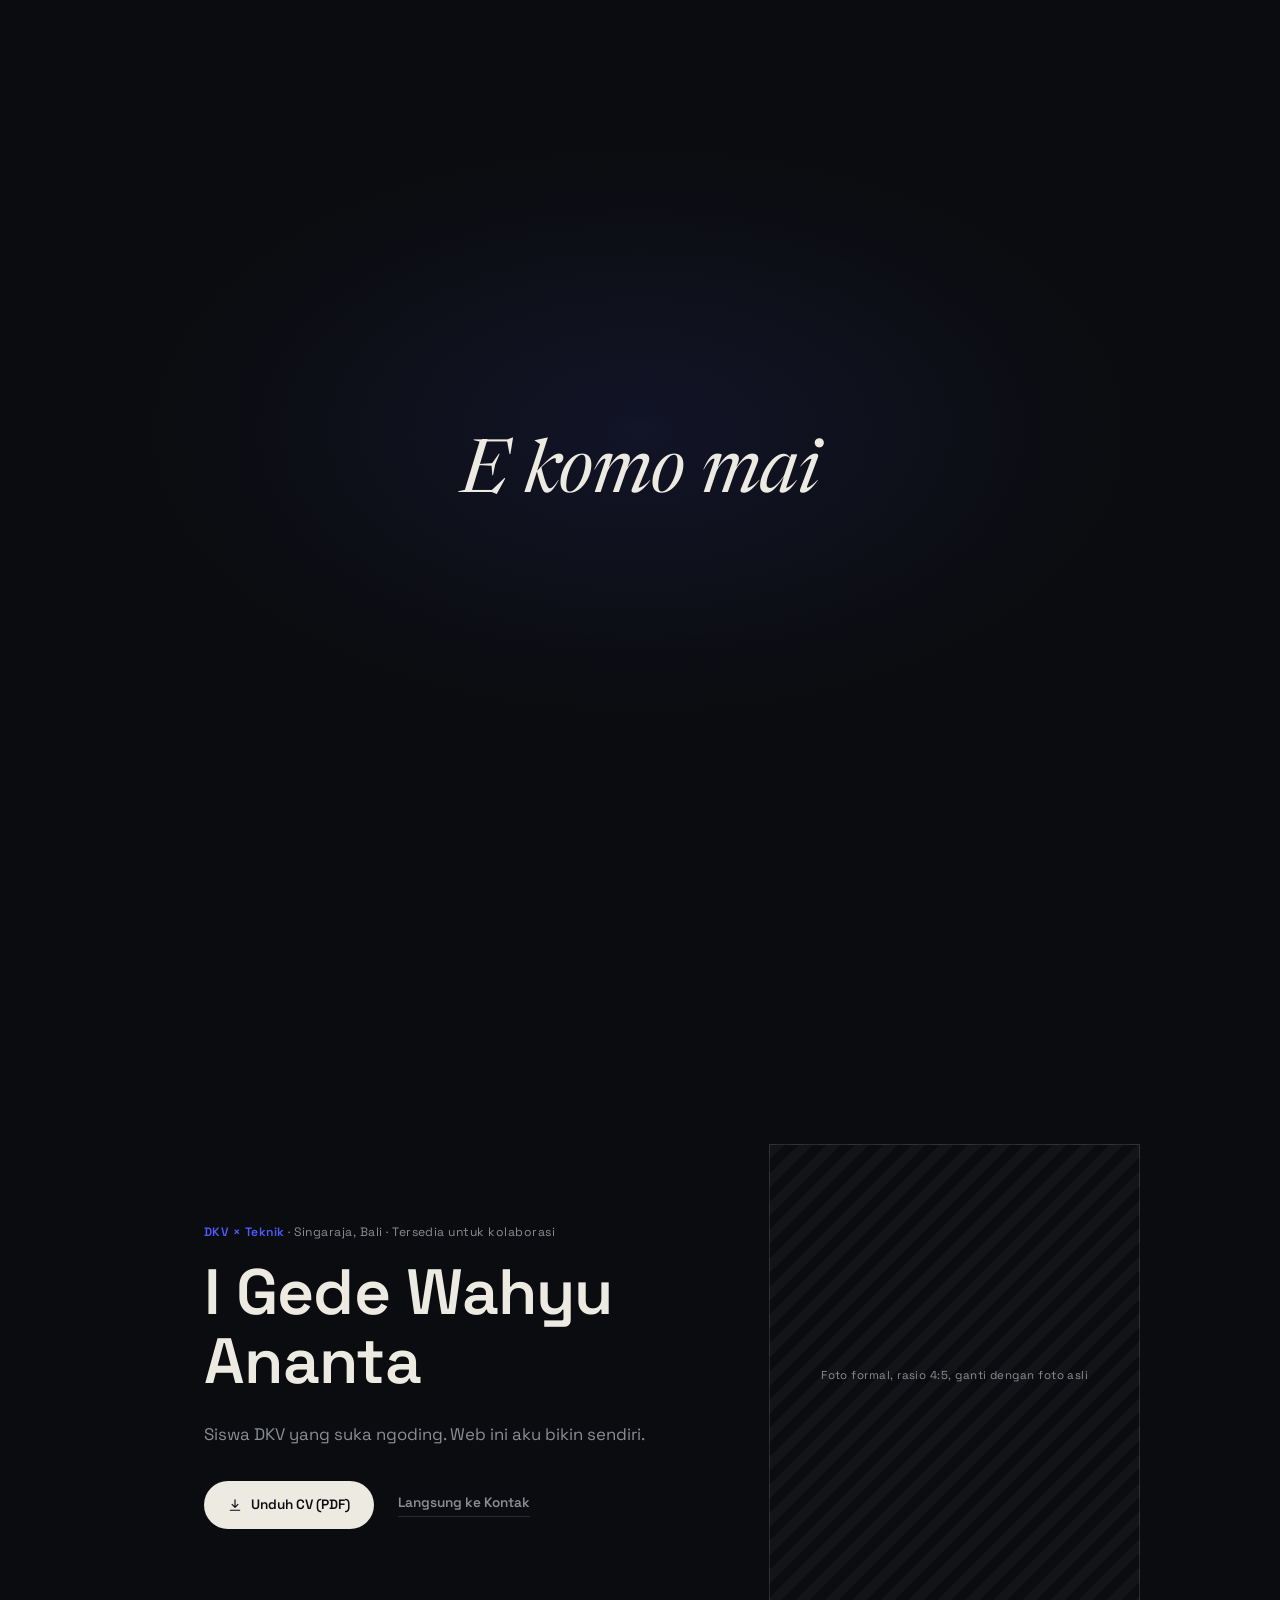
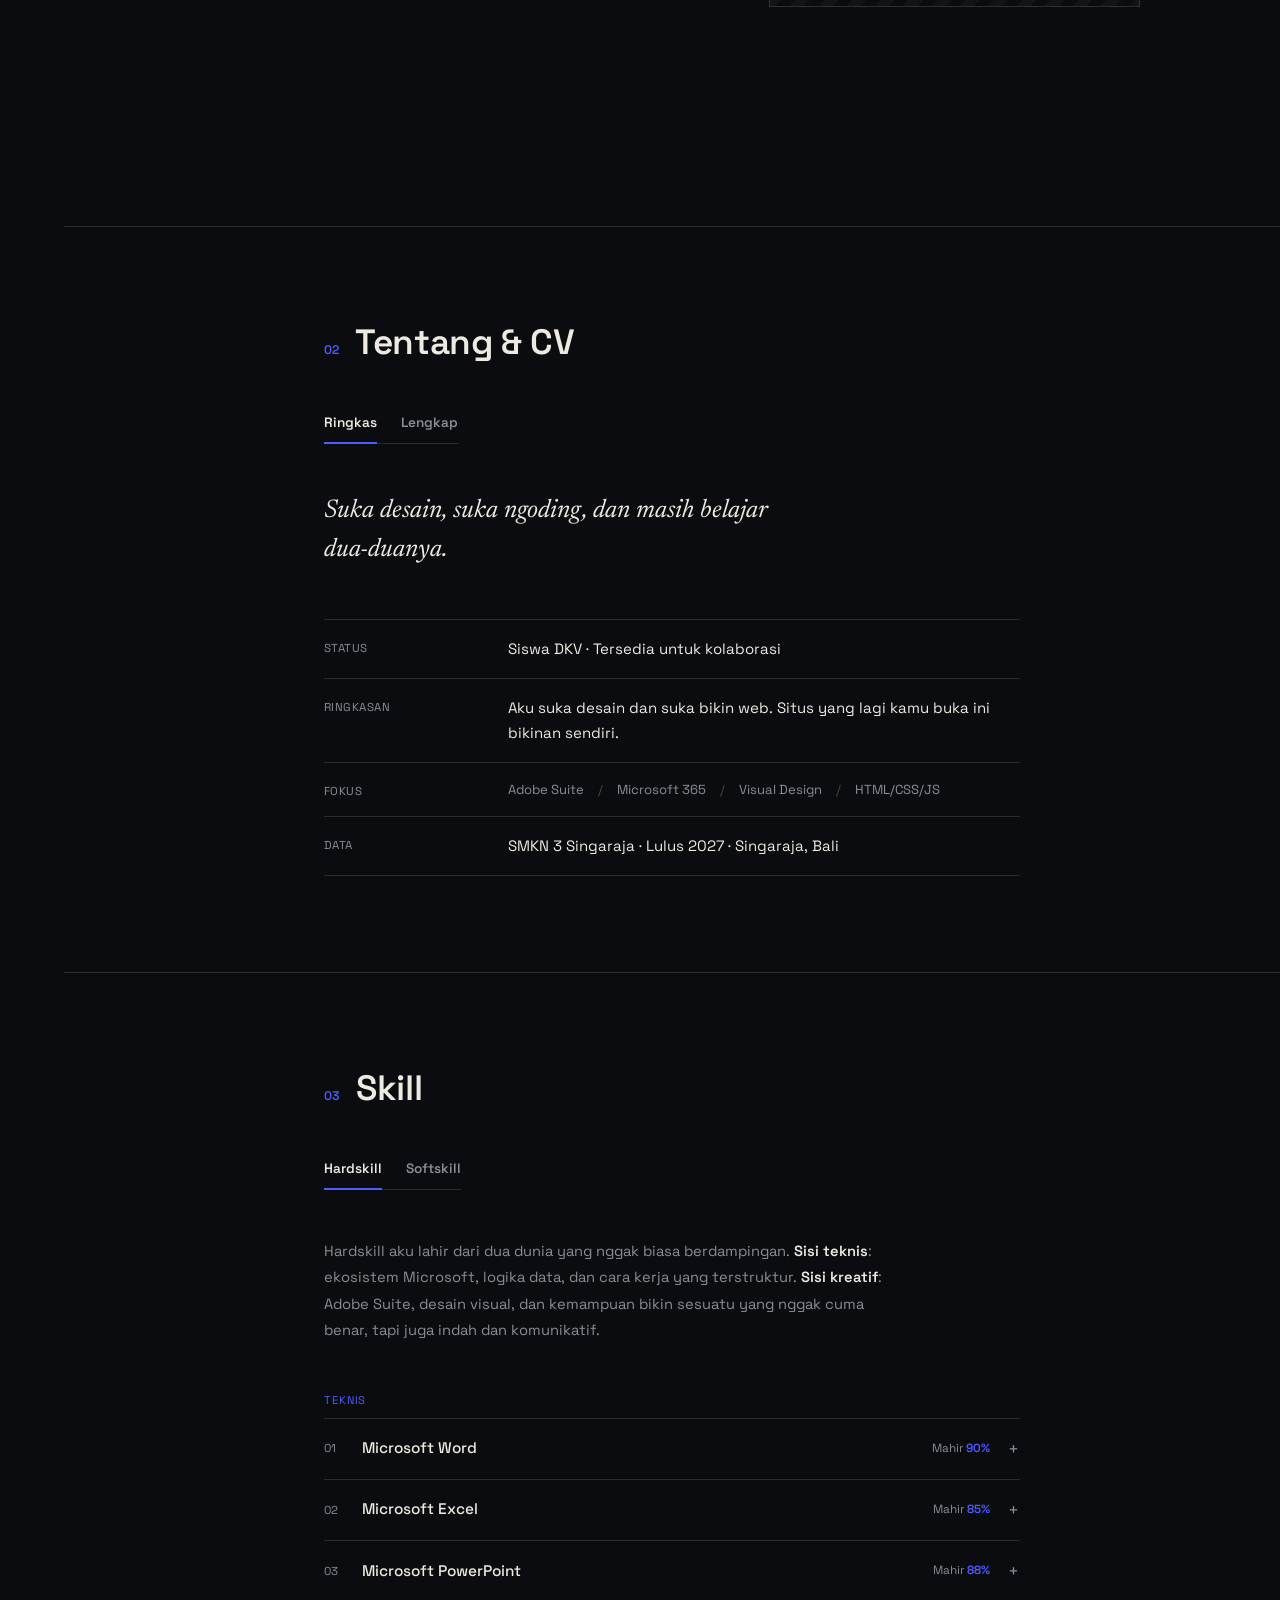
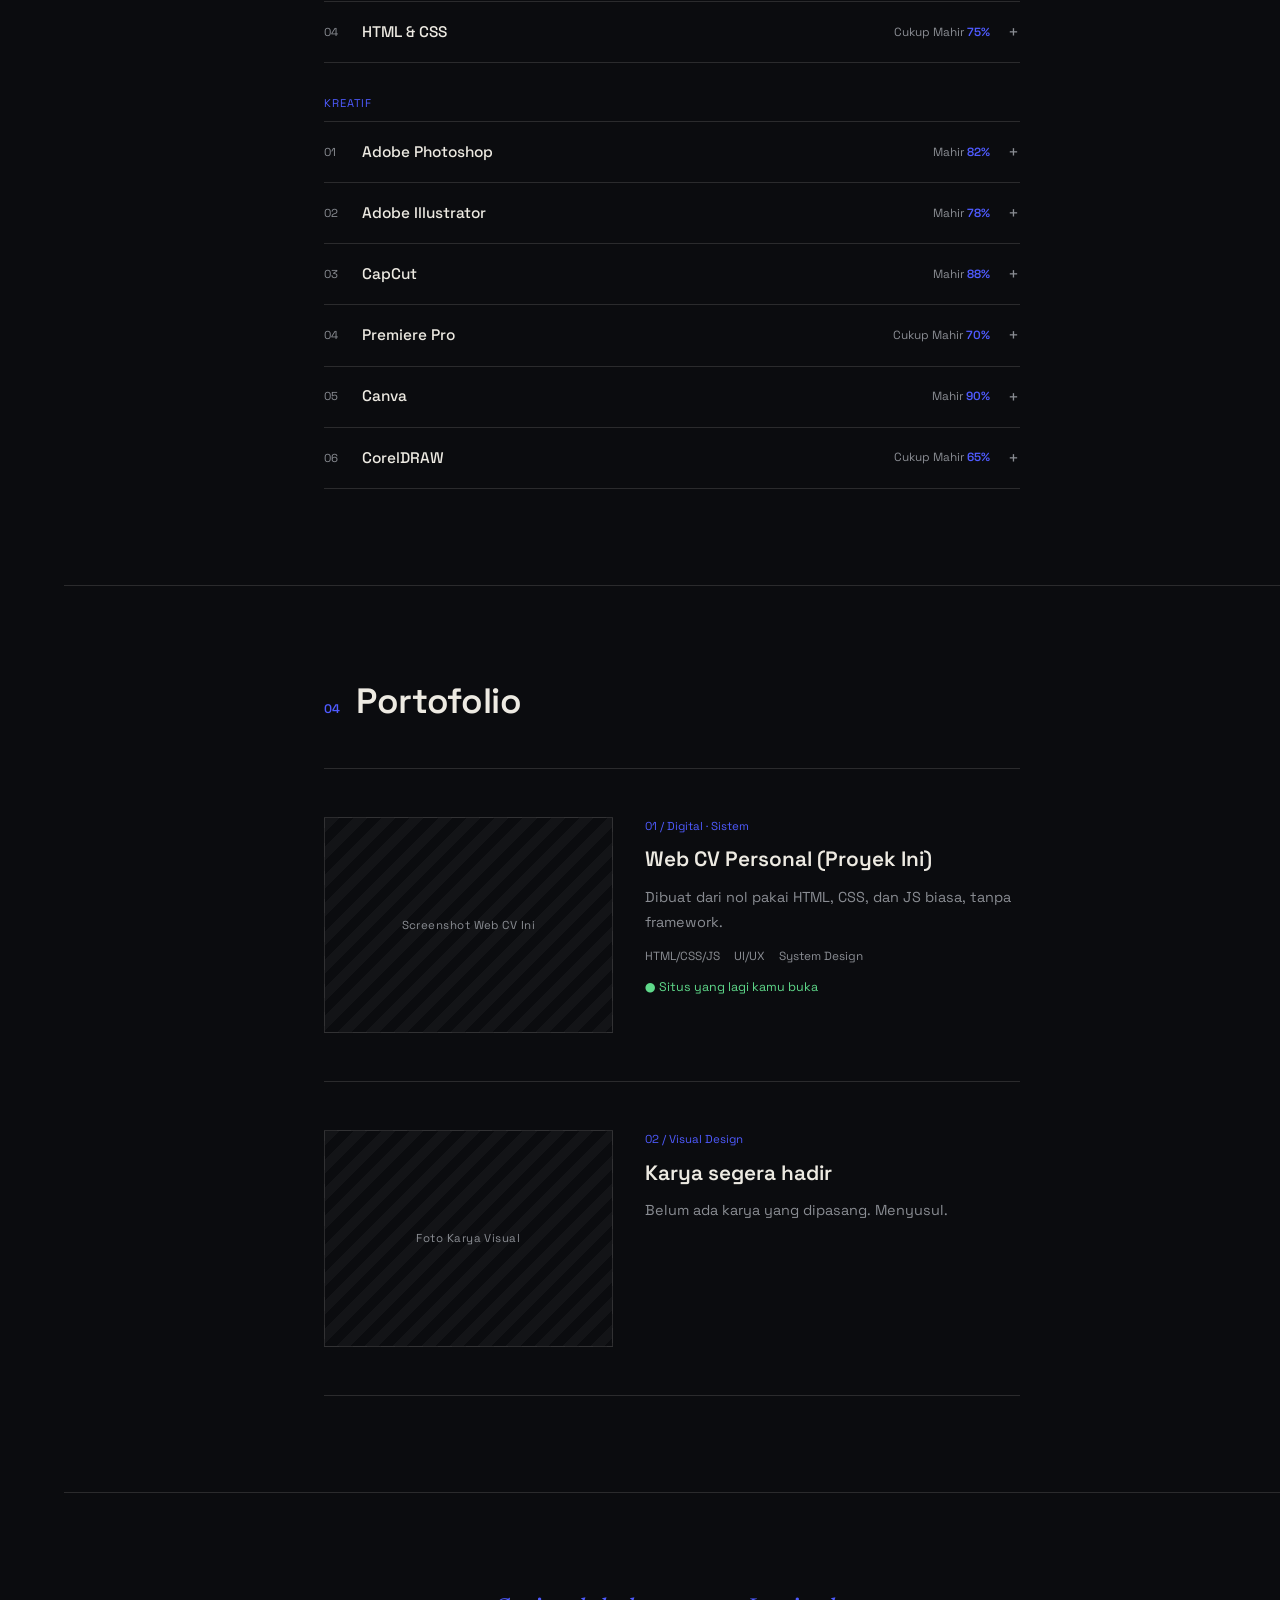
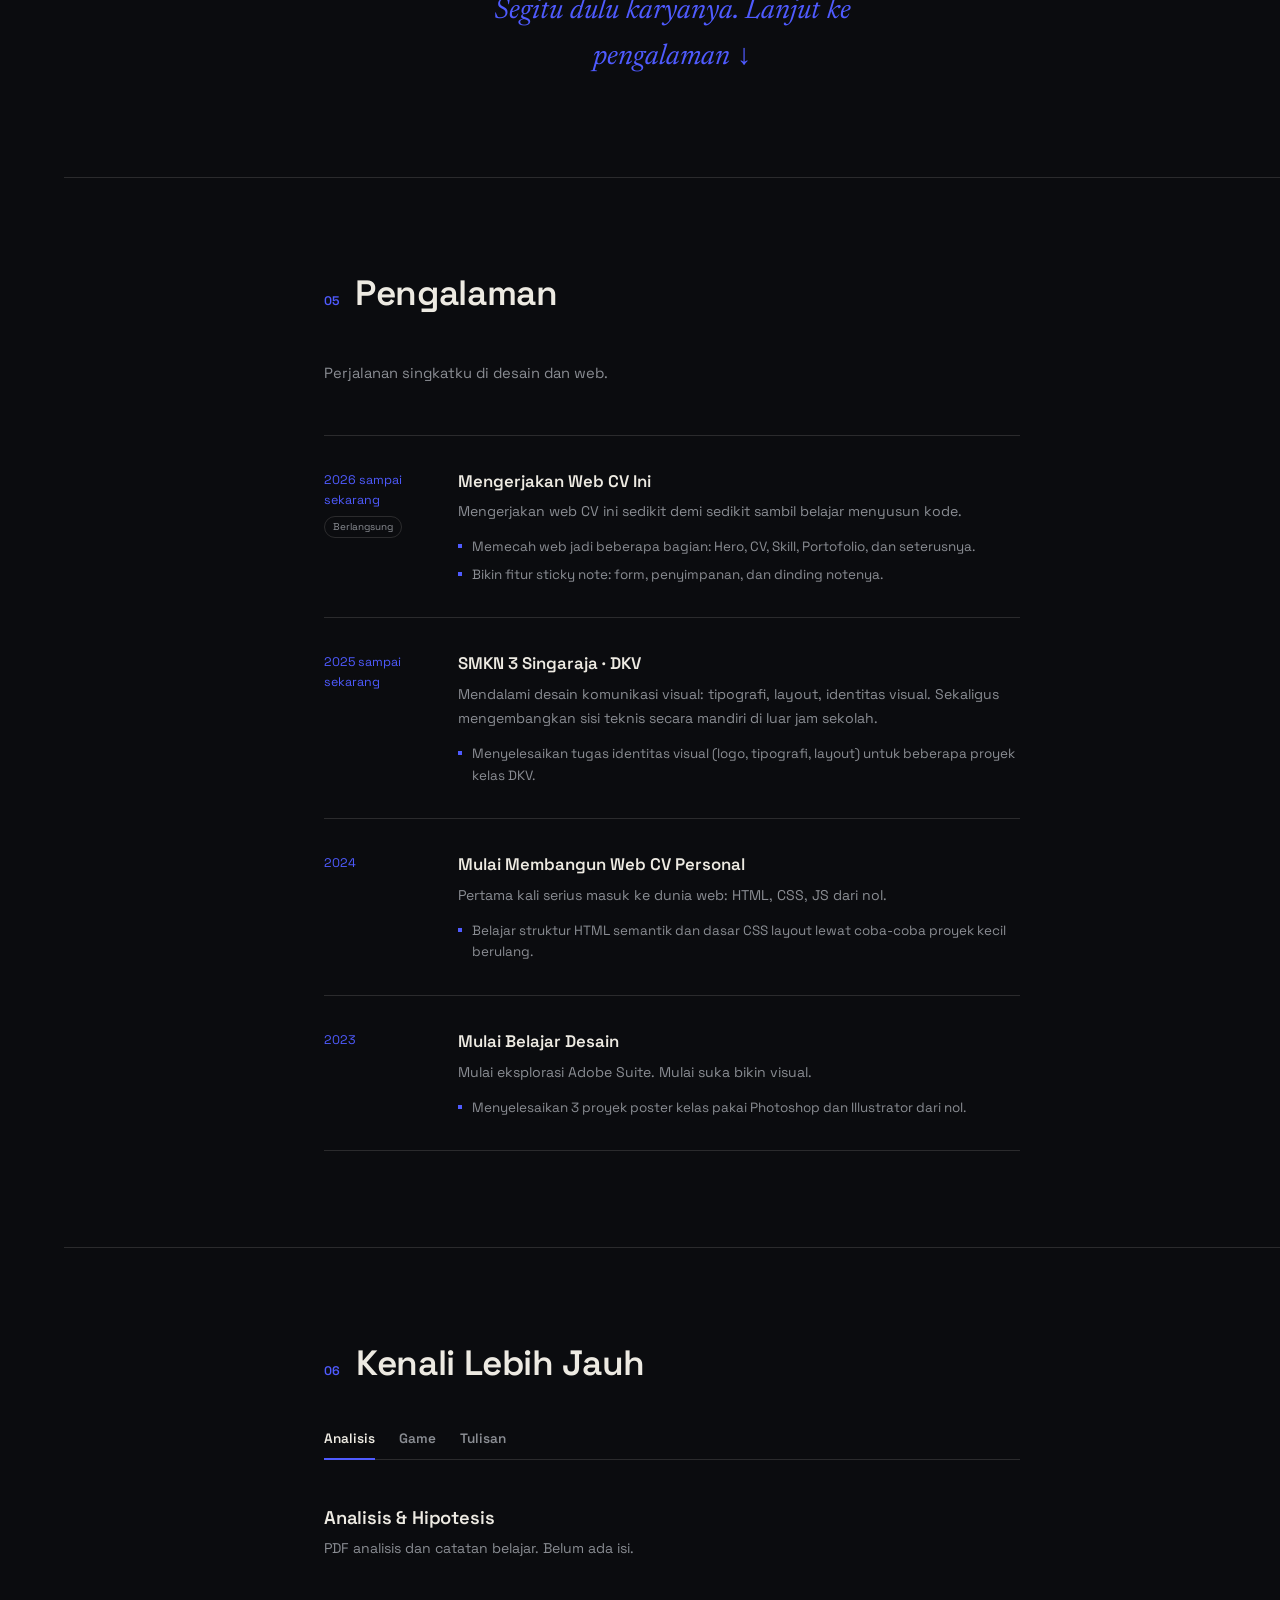
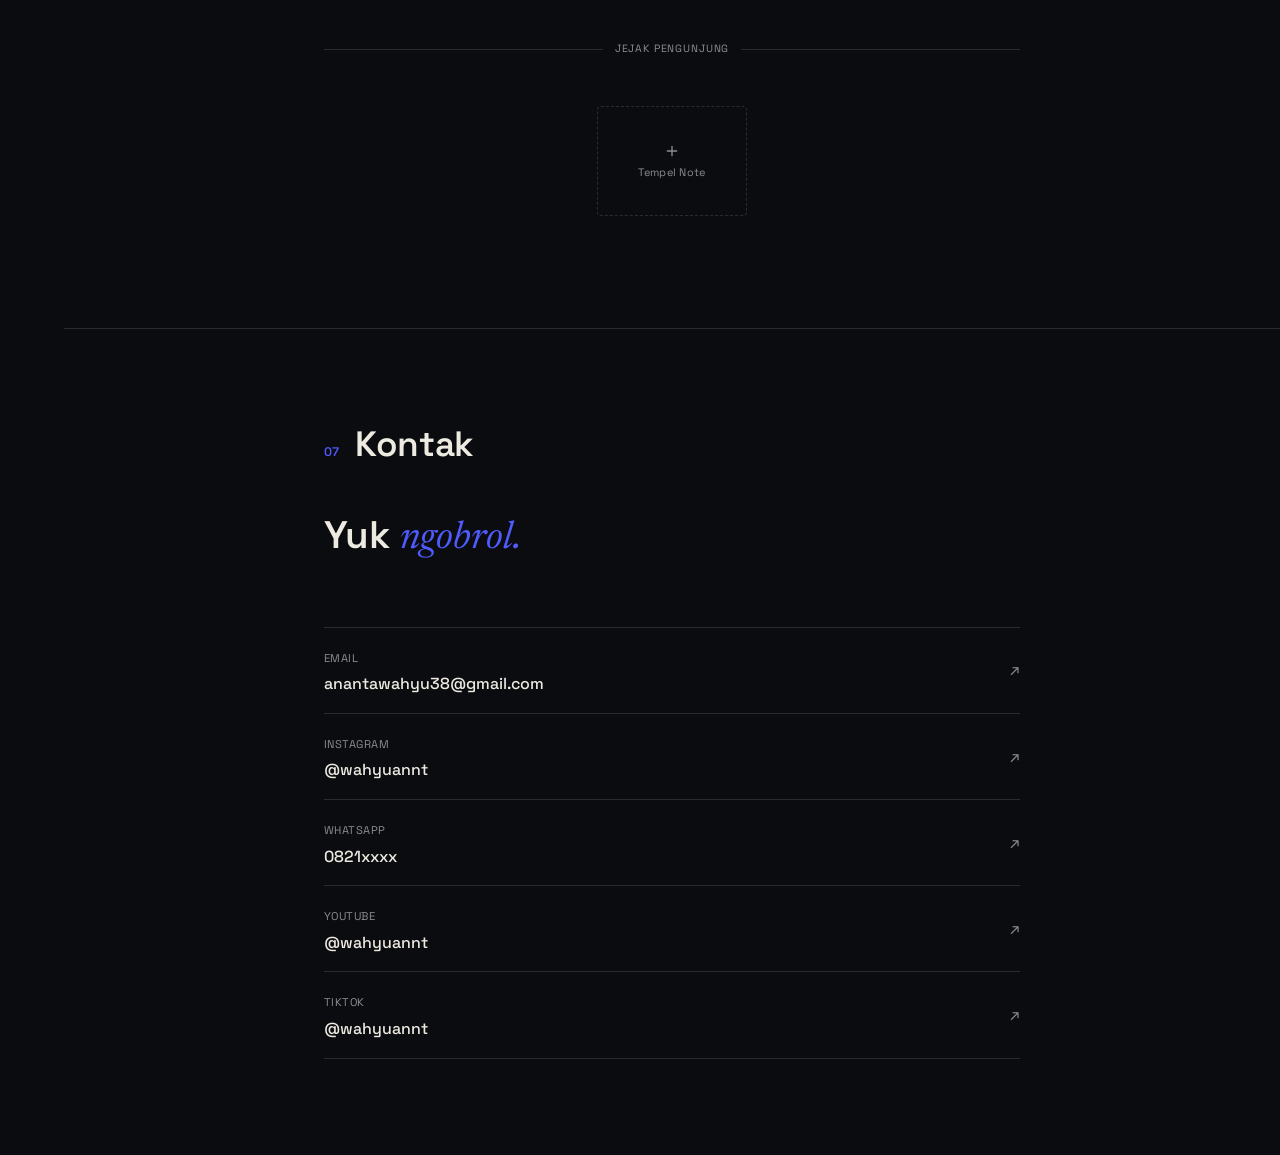
==== commit 693cfd1e: "Update index.html" ====
--- a/index.html
+++ b/index.html
@@ -1,15 +1,23 @@
 <!DOCTYPE html>
-<html lang="id">
+<html lang="id" data-theme="light">
 <head>
 <meta charset="UTF-8">
 <meta name="viewport" content="width=device-width, initial-scale=1.0">
 <title>I Gede Wahyu Ananta · Web CV</title>
+<script>try{document.documentElement.setAttribute('data-theme',localStorage.getItem('wahyu-cv-theme')||'light')}catch(e){}</script>
+<script>try{if(!matchMedia('(prefers-reduced-motion: reduce)').matches)document.documentElement.classList.add('hero-wait')}catch(e){}</script>
+<meta name="color-scheme" content="light dark">
 <link rel="preconnect" href="https://fonts.googleapis.com">
 <link rel="preconnect" href="https://fonts.gstatic.com" crossorigin>
 <link href="https://fonts.googleapis.com/css2?family=Space+Grotesk:wght@400;500;600;700&family=Newsreader:ital@1&display=swap" rel="stylesheet">
 <link rel="stylesheet" href="style.css">
 </head>
 <body>
+<div class="orb-wrap" id="orbWrap">
+  <div class="orb-fx" id="orbFx" aria-hidden="true"></div>
+  <div class="orb-panel" id="orbPanel" role="menu" aria-label="Pintasan" data-side="right"></div>
+  <button class="orb" id="orb" type="button" aria-haspopup="true" aria-expanded="false" aria-controls="orbPanel" aria-label="Buka pintasan"><span class="orb-core"></span></button>
+</div>
 
 <nav class="rail" id="rail">
   <button class="rail-item" data-target="hero">01 HERO</button>
@@ -20,25 +28,24 @@
   <span class="rail-line"></span>
   <button class="rail-item" data-target="porto">04 KARYA</button>
   <span class="rail-line"></span>
-  <button class="rail-item" data-target="kontak">05 KONTAK</button>
-  <span class="rail-line"></span>
-  <button class="rail-item" data-target="tl">06 JEJAK</button>
-  <span class="rail-line"></span>
-  <button class="rail-item" data-target="exp">07 LAINNYA</button>
+  <button class="rail-item" data-target="tl">05 JEJAK</button>
+  <span class="rail-line"></span>
+  <button class="rail-item" data-target="exp">06 LAINNYA</button>
+  <span class="rail-line"></span>
+  <button class="rail-item" data-target="kontak">07 KONTAK</button>
 </nav>
 
 <section class="p0" id="p0">
   <h1 class="p0-welcome" id="p0Welcome" aria-live="off"></h1>
   <div class="p0-banner" id="p0Banner">
     <!-- placeholder tampil kalau video gagal/dilewati dan poster belum ada -->
-    <div class="placeholder-img p0-fallback">Banner landscape 16:9. Taruh baaaanner.webm / banner.mp4 + banner-poster.jpg di folder yang sama</div>
+    <div class="placeholder-img p0-fallback">Banner landscape 16:9. Taruh banner.webm / banner.mp4 + banner-poster.jpg di folder yang sama</div>
     <!-- sumber video baru dipasang lewat JS saat animasi halo mulai (preload terkontrol) -->
     <video class="p0-video" id="p0Video" muted loop playsinline preload="none" poster="banner-poster.jpg"
            data-webm="banner.webm" data-mp4="banner.mp4"></video>
   </div>
   <div class="p0-flash" aria-hidden="true"></div>
-  <button class="p0-skip" id="p0Skip" type="button">Lewati intro</button>
-  <a href="#hero" class="p0-scroll" id="p0Scroll">Scroll untuk lanjut jalan-jalan
+  <a href="#hero" class="p0-scroll" id="p0Scroll"><span>Lanjut</span>
     <svg width="14" height="14" viewBox="0 0 24 24" fill="none"><path d="M12 5v14m0 0l-6-6m6 6l6-6" stroke="currentColor" stroke-width="2" stroke-linecap="round" stroke-linejoin="round"/></svg>
   </a>
 </section>
@@ -50,11 +57,11 @@
       <div>
         <p class="hero-kicker rv"><b>DKV × Teknik</b> · Singaraja, Bali · Tersedia untuk kolaborasi</p>
         <h1 class="rv">I Gede Wahyu Ananta</h1>
-        <p class="hero-sub rv">Desainer yang membangun sistem, bukan cuma tampilannya. Web ini dibangun sendiri dari nol, sebagai bukti kerja.</p>
+        <p class="hero-sub rv">Siswa DKV yang suka ngoding. Web ini aku bikin sendiri.</p>
         <div class="hero-actions rv">
           <a href="CV-I-Gede-Wahyu-Ananta.pdf" download class="btn-solid">
             <svg width="14" height="14" viewBox="0 0 24 24" fill="none"><path d="M12 3v13m0 0l-5-5m5 5l5-5M4 21h16" stroke="currentColor" stroke-width="2" stroke-linecap="round" stroke-linejoin="round"/></svg>
-            Unduh CV (PDF)
+            <span>Unduh CV (PDF)</span>
           </a>
           <a href="#kontak" class="link-line">Langsung ke Kontak</a>
         </div>
@@ -74,29 +81,23 @@
       </div>
 
       <div class="cv-mode active" data-mode="ringkas">
-        <p class="cv-quote rv">"Seni tanpa logika adalah mimpi. Logika tanpa seni adalah mesin."</p>
+        <p class="cv-quote rv">Suka desain, suka ngoding, dan masih belajar dua-duanya.</p>
         <div class="cv-spec rv">
           <div class="cv-spec-row"><span class="cv-spec-lbl">STATUS</span><span class="cv-spec-val">Siswa DKV · Tersedia untuk kolaborasi</span></div>
-          <div class="cv-spec-row"><span class="cv-spec-lbl">RINGKASAN</span><span class="cv-spec-val">Suka bikin sesuatu yang nggak cuma kelihatan bagus, tapi jelas juga cara kerjanya. Web CV yang lagi kamu buka ini salah satu buktinya.</span></div>
+          <div class="cv-spec-row"><span class="cv-spec-lbl">RINGKASAN</span><span class="cv-spec-val">Aku suka desain dan suka bikin web. Situs yang lagi kamu buka ini bikinan sendiri.</span></div>
           <div class="cv-spec-row"><span class="cv-spec-lbl">FOKUS</span><div class="chip-row"><span>Adobe Suite</span><span>Microsoft 365</span><span>Visual Design</span><span>HTML/CSS/JS</span></div></div>
           <div class="cv-spec-row"><span class="cv-spec-lbl">DATA</span><span class="cv-spec-val">SMKN 3 Singaraja · Lulus 2027 · Singaraja, Bali</span></div>
         </div>
       </div>
 
       <div class="cv-mode" data-mode="lengkap">
-        <p class="cv-intro">Siswa SMKN 3 Singaraja jurusan Desain Komunikasi Visual. Tumbuh di persimpangan dua dunia: seni yang mempertanyakan makna, dan teknik yang membangun solusi. Kekuatan utamanya bukan memilih salah satu, tapi menavigasi keduanya sekaligus.</p>
+        <p class="cv-intro">Siswa SMKN 3 Singaraja jurusan Desain Komunikasi Visual. Selain desain, aku belajar bikin web sendiri di luar jam sekolah.</p>
         <div class="cv-spec">
           <div class="cv-spec-row"><span class="cv-spec-lbl">PENDIDIKAN</span><span class="cv-spec-val">SMKN 3 Singaraja, Desain Komunikasi Visual · 2025 sampai 2027</span></div>
           <div class="cv-spec-row"><span class="cv-spec-lbl">KEAHLIAN</span>
-            <div class="bar-row">
-              <div class="bar-item"><span>Ekosistem Microsoft</span><div class="bar-track"><div class="bar-fill" style="width:90%"></div></div></div>
-              <div class="bar-item"><span>Adobe &amp; Kreatif</span><div class="bar-track"><div class="bar-fill" style="width:78%"></div></div></div>
-              <div class="bar-item"><span>Soft Skill</span><div class="bar-track"><div class="bar-fill" style="width:85%"></div></div></div>
-              <div class="bar-item"><span>Visual Design</span><div class="bar-track"><div class="bar-fill" style="width:80%"></div></div></div>
-            </div>
+            <div class="chip-row"><span>Ekosistem Microsoft</span><span>Adobe &amp; Kreatif</span><span>HTML &amp; CSS</span><span>Visual Design</span><span>Soft Skill</span></div>
           </div>
-          <div class="cv-spec-row"><span class="cv-spec-lbl">NILAI</span><span class="cv-spec-val">Presisi dalam eksekusi, empati dalam desain, rasa ingin tahu tinggi, kolaboratif dan terbuka.</span></div>
-          <div class="cv-spec-row"><span class="cv-spec-lbl">PERSONA</span><div class="chip-row"><span>The Hybrid</span><span>Seniman Analitis</span><span>Builder</span><span>Visual First</span></div></div>
+          <div class="cv-spec-row"><span class="cv-spec-lbl">NILAI</span><span class="cv-spec-val">Teliti, mau belajar, enak diajak kerja bareng.</span></div>
         </div>
         <a href="#tl" class="link-line cv-cta">Lihat Perjalanan Lengkap →</a>
       </div>
@@ -124,9 +125,9 @@
         <div>
           <p class="porto-num">01 / Digital · Sistem</p>
           <p class="porto-title">Web CV Personal (Proyek Ini)</p>
-          <p class="porto-desc">Dibangun Part demi Part dari nol. HTML, CSS, JS murni, tanpa framework, sebagai bukti bahwa desainer bisa sekaligus jadi builder.</p>
+          <p class="porto-desc">Dibuat dari nol pakai HTML, CSS, dan JS biasa, tanpa framework.</p>
           <div class="porto-tags"><span>HTML/CSS/JS</span><span>UI/UX</span><span>System Design</span></div>
-          <span class="porto-live">● Ini yang sedang kamu lihat</span>
+          <span class="porto-live">● Situs yang lagi kamu buka</span>
         </div>
       </div>
       <div class="porto-item rv">
@@ -134,43 +135,33 @@
         <div>
           <p class="porto-num">02 / Visual Design</p>
           <p class="porto-title">Karya segera hadir</p>
-          <p class="porto-desc">Sedang dikurasi. Ini placeholder jujur, bukan karya fiktif. Galeri bertambah begitu karya terkumpul.</p>
-        </div>
-      </div>
-    </div>
-  </section>
-
-  <section class="sec" id="kontak">
-    <div class="wrap">
-      <div class="sec-head rv"><span class="sec-num">05</span><h2>Kontak</h2></div>
-      <p class="kontak-statement rv">Satu pesan bisa <em>mengubah segalanya.</em></p>
-      <div class="kontak-list rv">
-        <a href="#" class="kontak-row"><span><span class="kontak-row-lbl">EMAIL</span><span class="kontak-row-val">anantawahyu38@gmail.com</span></span><span class="kontak-row-arr">↗</span></a>
-        <a href="#" class="kontak-row"><span><span class="kontak-row-lbl">INSTAGRAM</span><span class="kontak-row-val">@wahyuannt</span></span><span class="kontak-row-arr">↗</span></a>
-        <a href="#" class="kontak-row"><span><span class="kontak-row-lbl">WHATSAPP</span><span class="kontak-row-val">0821xxxx</span></span><span class="kontak-row-arr">↗</span></a>
-        <a href="#" class="kontak-row"><span><span class="kontak-row-lbl">YOUTUBE</span><span class="kontak-row-val">@wahyuannt</span></span><span class="kontak-row-arr">↗</span></a>
-        <a href="#" class="kontak-row"><span><span class="kontak-row-lbl">TIKTOK</span><span class="kontak-row-val">@wahyuannt</span></span><span class="kontak-row-arr">↗</span></a>
-      </div>
-    </div>
-  </section>
+          <p class="porto-desc">Belum ada karya yang dipasang. Menyusul.</p>
+        </div>
+      </div>
+    </div>
+  </section>
+
+  
+
+  
 
   <div class="threshold rv">
-    <p>Itu CV-nya. <span>Lanjut ke jurnal hidupku ↓</span></p>
+    <p><span class="th-a">Segitu dulu karyanya.</span> <span>Lanjut ke pengalaman ↓</span></p>
   </div>
 
   <section class="sec" id="tl">
     <div class="wrap">
-      <div class="sec-head rv"><span class="sec-num">06</span><h2>Pengalaman</h2></div>
-      <p class="overview rv">Bukan daftar riwayat formal, ini garis waktu bagaimana aku jadi versi sekarang.</p>
+      <div class="sec-head rv"><span class="sec-num">05</span><h2>Pengalaman</h2></div>
+      <p class="overview rv">Perjalanan singkatku di desain dan web.</p>
 
       <div class="tl-item rv">
         <div><div class="tl-year">2026 sampai sekarang</div><span class="tl-badge">Berlangsung</span></div>
         <div>
-          <p class="tl-title">Membangun Sistem Modular Web CV</p>
-          <p class="tl-desc">Mengembangkan web CV ini Part demi Part. Belajar arsitektur sistem, bukan cuma desain visual.</p>
+          <p class="tl-title">Mengerjakan Web CV Ini</p>
+          <p class="tl-desc">Mengerjakan web CV ini sedikit demi sedikit sambil belajar menyusun kode.</p>
           <ul class="dot-list">
-            <li>Merancang beberapa Part terpisah (Hero, CV, Skill, Portofolio, dst) yang saling terhubung lewat sistem navigasi sendiri.</li>
-            <li>Bikin fitur Sticky Note dari nol: form input, penyimpanan, dan tampilan wall interaktif.</li>
+            <li>Memecah web jadi beberapa bagian: Hero, CV, Skill, Portofolio, dan seterusnya.</li>
+            <li>Bikin fitur sticky note: form, penyimpanan, dan dinding notenya.</li>
           </ul>
         </div>
       </div>
@@ -186,15 +177,15 @@
         <div class="tl-year">2024</div>
         <div>
           <p class="tl-title">Mulai Membangun Web CV Personal</p>
-          <p class="tl-desc">Pertama kali serius masuk ke dunia web: HTML, CSS, JS dari nol. Proyek ini jadi bukti bahwa desainer bisa sekaligus jadi builder.</p>
+          <p class="tl-desc">Pertama kali serius masuk ke dunia web: HTML, CSS, JS dari nol.</p>
           <ul class="dot-list"><li>Belajar struktur HTML semantik dan dasar CSS layout lewat coba-coba proyek kecil berulang.</li></ul>
         </div>
       </div>
       <div class="tl-item rv">
         <div class="tl-year">2023</div>
         <div>
-          <p class="tl-title">Mengenal Dunia Desain Secara Serius</p>
-          <p class="tl-desc">Mulai eksplorasi Adobe Suite. Menyadari visual adalah cara berkomunikasi paling kuat.</p>
+          <p class="tl-title">Mulai Belajar Desain</p>
+          <p class="tl-desc">Mulai eksplorasi Adobe Suite. Mulai suka bikin visual.</p>
           <ul class="dot-list"><li>Menyelesaikan 3 proyek poster kelas pakai Photoshop dan Illustrator dari nol.</li></ul>
         </div>
       </div>
@@ -203,7 +194,7 @@
 
   <section class="sec" id="exp">
     <div class="wrap">
-      <div class="sec-head rv"><span class="sec-num">07</span><h2>Kenali Lebih Jauh</h2></div>
+      <div class="sec-head rv"><span class="sec-num">06</span><h2>Kenali Lebih Jauh</h2></div>
       <div class="exp-tabs rv">
         <button class="active" data-c="an" onclick="PE.tab('an')">Analisis</button>
         <button data-c="ga" onclick="PE.tab('ga')">Game</button>
@@ -211,69 +202,49 @@
       </div>
       <div class="exp-panel active" data-c="an">
         <h3>Analisis &amp; Hipotesis</h3>
-        <p>PDF tentang topik yang dipelajari, dari desain sampai hal random yang bikin penasaran. Belum ada isi, menyusul.</p>
+        <p>PDF analisis dan catatan belajar. Belum ada isi.</p>
       </div>
       <div class="exp-panel" data-c="ga">
         <h3>Dunia Game</h3>
-        <p>ID game dan dunia digital, karena ini juga bagian dari siapa aku. Belum diisi, ini bagian personal yang cuma bisa diisi jujur oleh aku sendiri.</p>
+        <p>ID game dan hal-hal seputar game. Belum diisi.</p>
       </div>
       <div class="exp-panel" data-c="tu">
         <h3>Pikiran &amp; Tulisan</h3>
-        <p>Postingan personal: sesuatu yang dirasakan, dipelajari, atau dipertanyakan. Sengaja dikosongkan dulu sampai siap ditulis sendiri.</p>
+        <p>Tulisan pribadi. Belum ada.</p>
       </div>
 
       <div class="sn-divider rv"><span>JEJAK PENGUNJUNG</span></div>
       <div class="sn-wrap rv">
-        <div class="sn y">Portfolionya keren banget 🔥<div class="sn-foot">raka_design</div></div>
-        <div class="sn p">Hybrid DKV × teknik, rare combo<div class="sn-foot">maya.studio</div></div>
-        <div class="sn b">Singaraja punya talent, keren banget karyanya 🌊<div class="sn-foot">dito.archi</div></div>
-        <div class="sn y" style="transform:rotate(2deg)">Timeline hidupnya related banget sama aku<div class="sn-foot">sasha_ui</div></div>
-        <div class="sn p" style="transform:rotate(-2.5deg)">Semangat terus buat portofolionya!<div class="sn-foot">anon</div></div>
-        <div class="sn b" style="transform:rotate(3deg)">CV paling niat yang pernah aku liat<div class="sn-foot">wildan_</div></div>
         <button class="sn-add" onclick="SNDemo.toggle()">
           <svg width="16" height="16" viewBox="0 0 24 24" fill="none"><path d="M12 5v14M5 12h14" stroke="currentColor" stroke-width="2" stroke-linecap="round"/></svg>
-          Tempel Note
+          <span>Tempel Note</span>
         </button>
       </div>
       <div class="sn-form" id="snForm">
-        <input type="text" id="snFormName" placeholder="Nama / username">
-        <textarea rows="2" id="snFormMsg" placeholder="Tulis sesuatu..."></textarea>
+        <input type="text" id="snFormName" maxlength="30" placeholder="Nama / username">
+        <textarea rows="2" id="snFormMsg" maxlength="160" placeholder="Tulis sesuatu..."></textarea>
         <button type="button" onclick="SNDemo.submit(this)">Tempel</button>
       </div>
     </div>
   </section>
 
+
+  <section class="sec" id="kontak">
+    <div class="wrap">
+      <div class="sec-head rv"><span class="sec-num">07</span><h2>Kontak</h2></div>
+      <p class="kontak-statement rv">Yuk <em>ngobrol.</em></p>
+      <div class="kontak-list rv">
+        <a href="mailto:anantawahyu38@gmail.com" class="kontak-row"><span><span class="kontak-row-lbl">EMAIL</span><span class="kontak-row-val">anantawahyu38@gmail.com</span></span><span class="kontak-row-arr">↗</span></a>
+        <a href="https://instagram.com/wahyuannt" target="_blank" rel="noopener" class="kontak-row"><span><span class="kontak-row-lbl">INSTAGRAM</span><span class="kontak-row-val">@wahyuannt</span></span><span class="kontak-row-arr">↗</span></a>
+        <a href="#" class="kontak-row"><span><span class="kontak-row-lbl">WHATSAPP</span><span class="kontak-row-val">0821xxxx</span></span><span class="kontak-row-arr">↗</span></a>
+        <a href="https://youtube.com/@wahyuannt" target="_blank" rel="noopener" class="kontak-row"><span><span class="kontak-row-lbl">YOUTUBE</span><span class="kontak-row-val">@wahyuannt</span></span><span class="kontak-row-arr">↗</span></a>
+        <a href="https://tiktok.com/@wahyuannt" target="_blank" rel="noopener" class="kontak-row"><span><span class="kontak-row-lbl">TIKTOK</span><span class="kontak-row-val">@wahyuannt</span></span><span class="kontak-row-arr">↗</span></a>
+      </div>
+    </div>
+  </section>
+
 </div>
 
-<section class="meta-panel">
-  <div class="in">
-    <h2>Catatan preview: final vs placeholder</h2>
-    <h3>Intro (versi terbaru)</h3>
-    <ul>
-      <li>Kata sambutan berganti bahasa dengan kecepatan konstan (90 ms per kata, 50 kata). Download video banner dimulai bersamaan dengan animasi ini.</li>
-      <li>"Duar" baru terjadi setelah minimal satu putaran penuh tampil DAN video siap. Kalau video belum siap, daftar kata berputar lagi. Kalau lewat 8 detik, banner tampil dengan gambar diam (poster) supaya halaman tidak macet.</li>
-      <li>Video dilewati otomatis untuk pengunjung dengan Data Saver atau koneksi 2G/3G. Ada tombol "Lewati intro" selama animasi kata berjalan.</li>
-      <li>Setelah banner muncul, pop-up "Scroll untuk lanjut jalan-jalan" ada tepat di bawahnya, lalu Hero menampilkan foto formal.</li>
-      <li>File yang dipakai: banner.webm, banner.mp4, banner-poster.jpg (isinya video contoh, ganti dengan videomu sendiri, usahakan 2 sampai 5 MB, tanpa suara).</li>
-    </ul>
-    <h3>Rombakan total ronde sebelumnya</h3>
-    <ul>
-      <li>Satu identitas visual penuh (ink hitam, bone, satu aksen indigo) menggantikan 7 palet per-zona sebelumnya. Itu alasan utama kenapa situs kerasa nggak nyambung.</li>
-      <li>Rail index bernomor di kiri (desktop) menggantikan fungsi wayfinding yang tadinya dipegang warna zona.</li>
-      <li>Semua kartu diganti pola spec-sheet, daftar bernomor, dan rule pemisah. Lebih editorial, kurang template dashboard.</li>
-      <li>Skill jadi accordion (klik untuk buka detail), bukan strip terpisah dari detail card.</li>
-      <li>Sticky Note tetap warna-warni: satu-satunya kontras warna yang disengaja, karena maknanya jejak orang lain, bukan identitas Wahyu.</li>
-      <li>Unduh CV (PDF) tetap di Hero, PDF asli dari ronde sebelumnya tetap dipakai.</li>
-    </ul>
-    <h3>Masih placeholder</h3>
-    <ul>
-      <li>Foto formal di Hero, screenshot portofolio, dan video banner masih placeholder atau video contoh.</li>
-      <li>Portofolio 1 karya nyata + 1 kategori "segera hadir" di preview ini (versi asli 3 kategori).</li>
-      <li>Tab Kenali Lebih Jauh sengaja kosong, personal dan cuma bisa diisi jujur oleh Wahyu.</li>
-      <li>Struktur asli tetap page-transition per Part, preview ini satu scroll panjang.</li>
-    </ul>
-  </div>
-</section>
 
 <script src="script.js"></script>
 
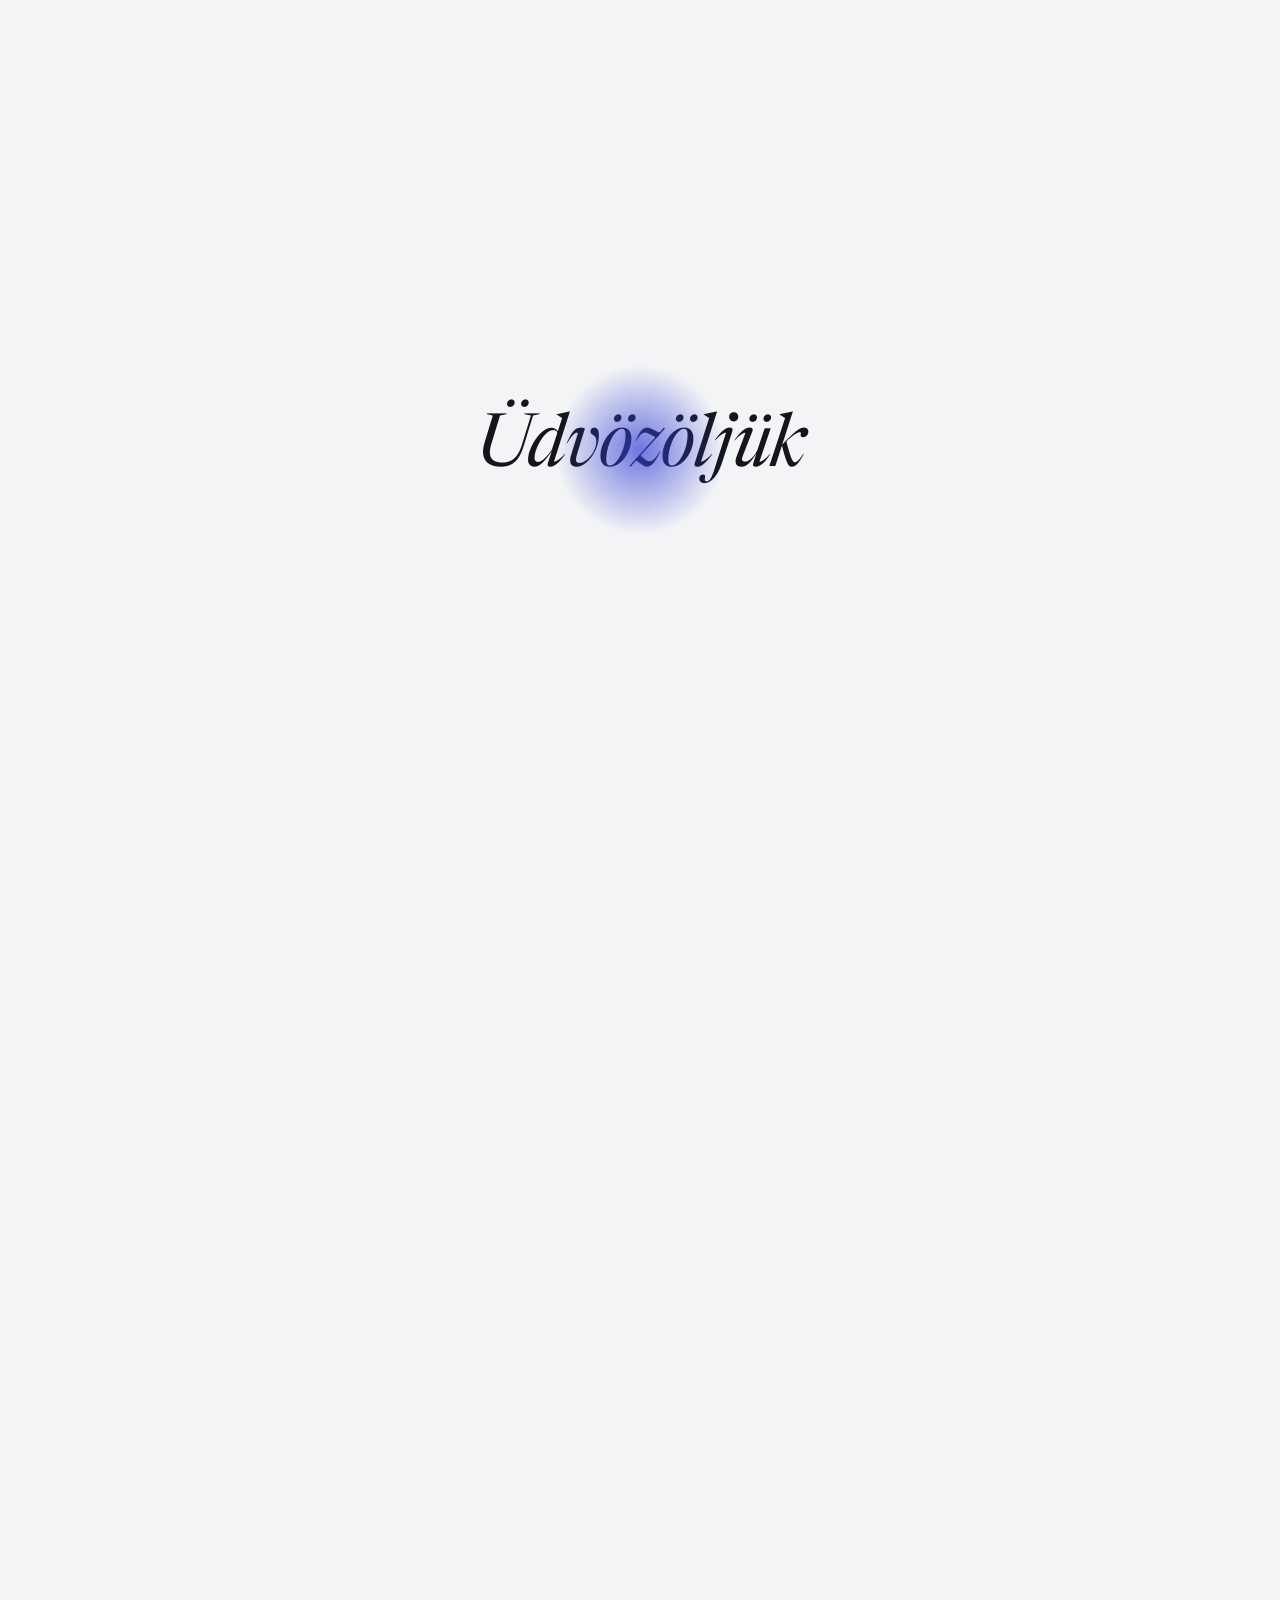
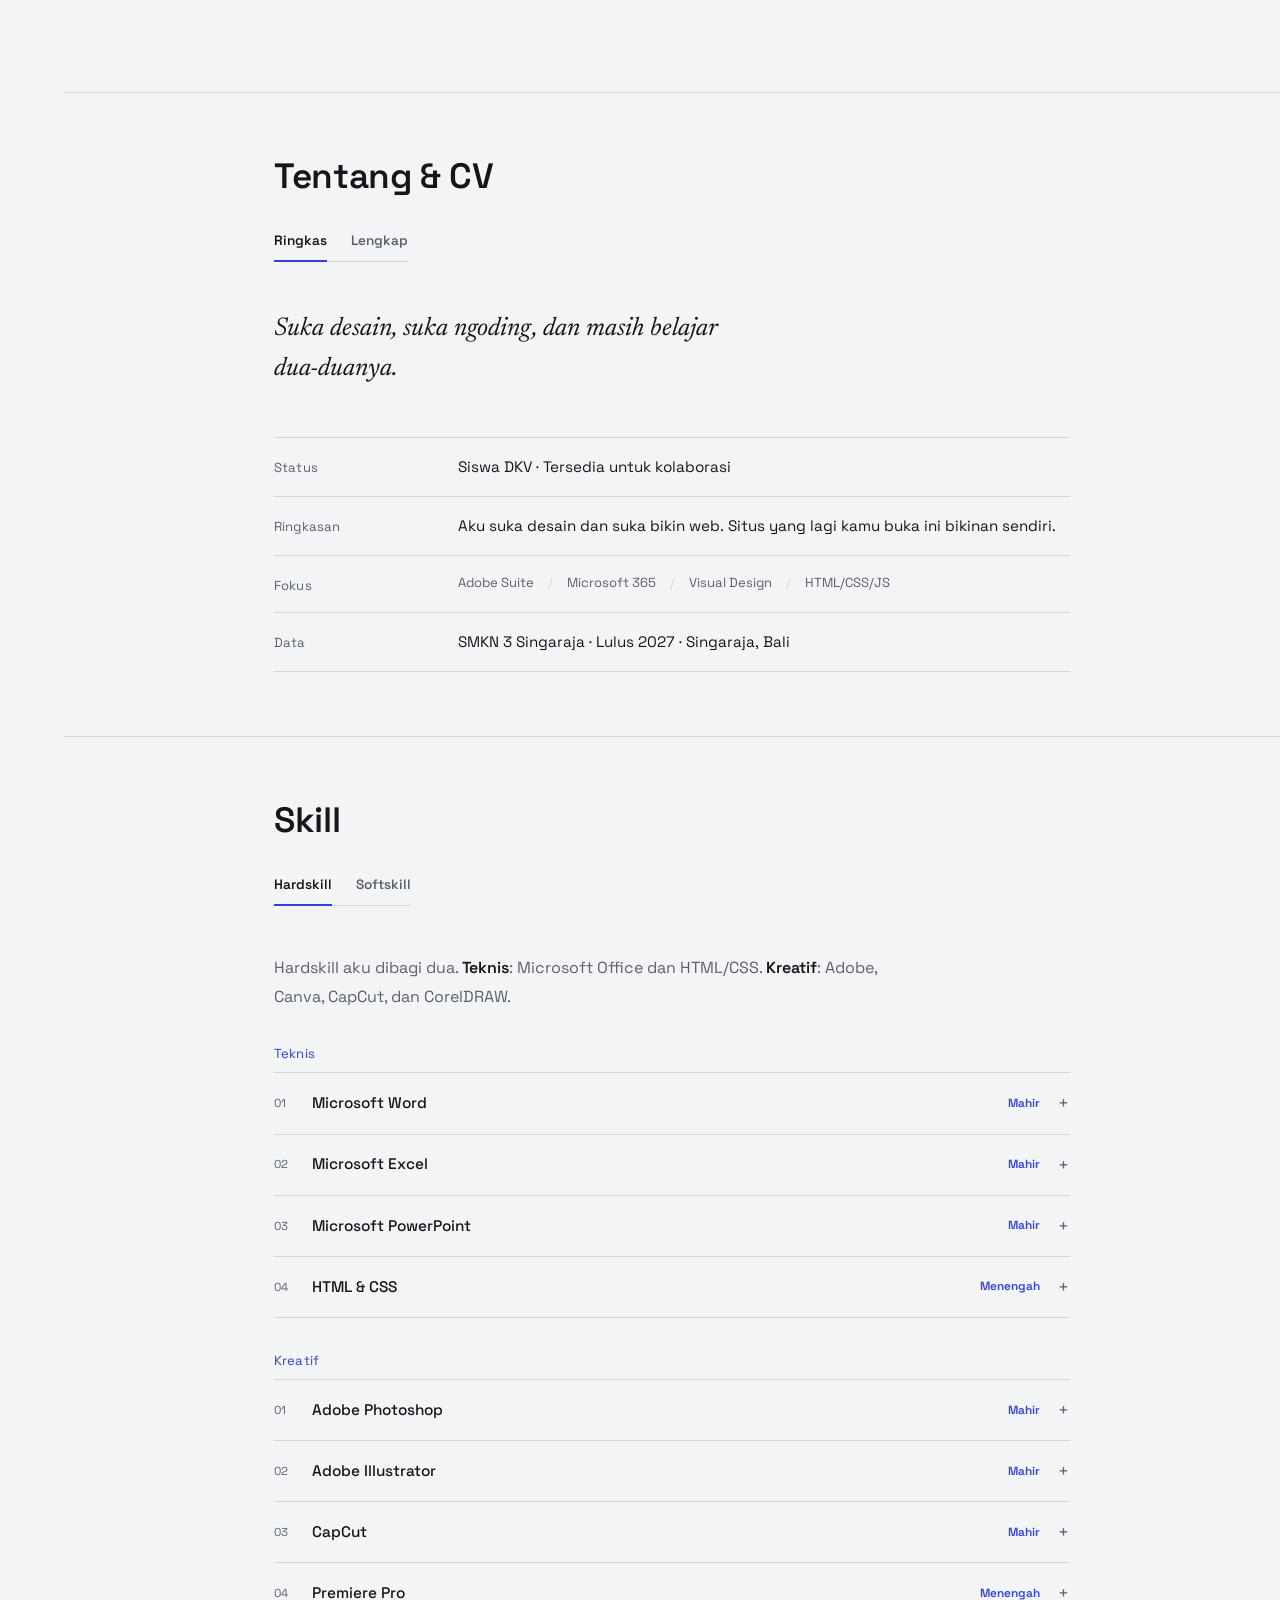
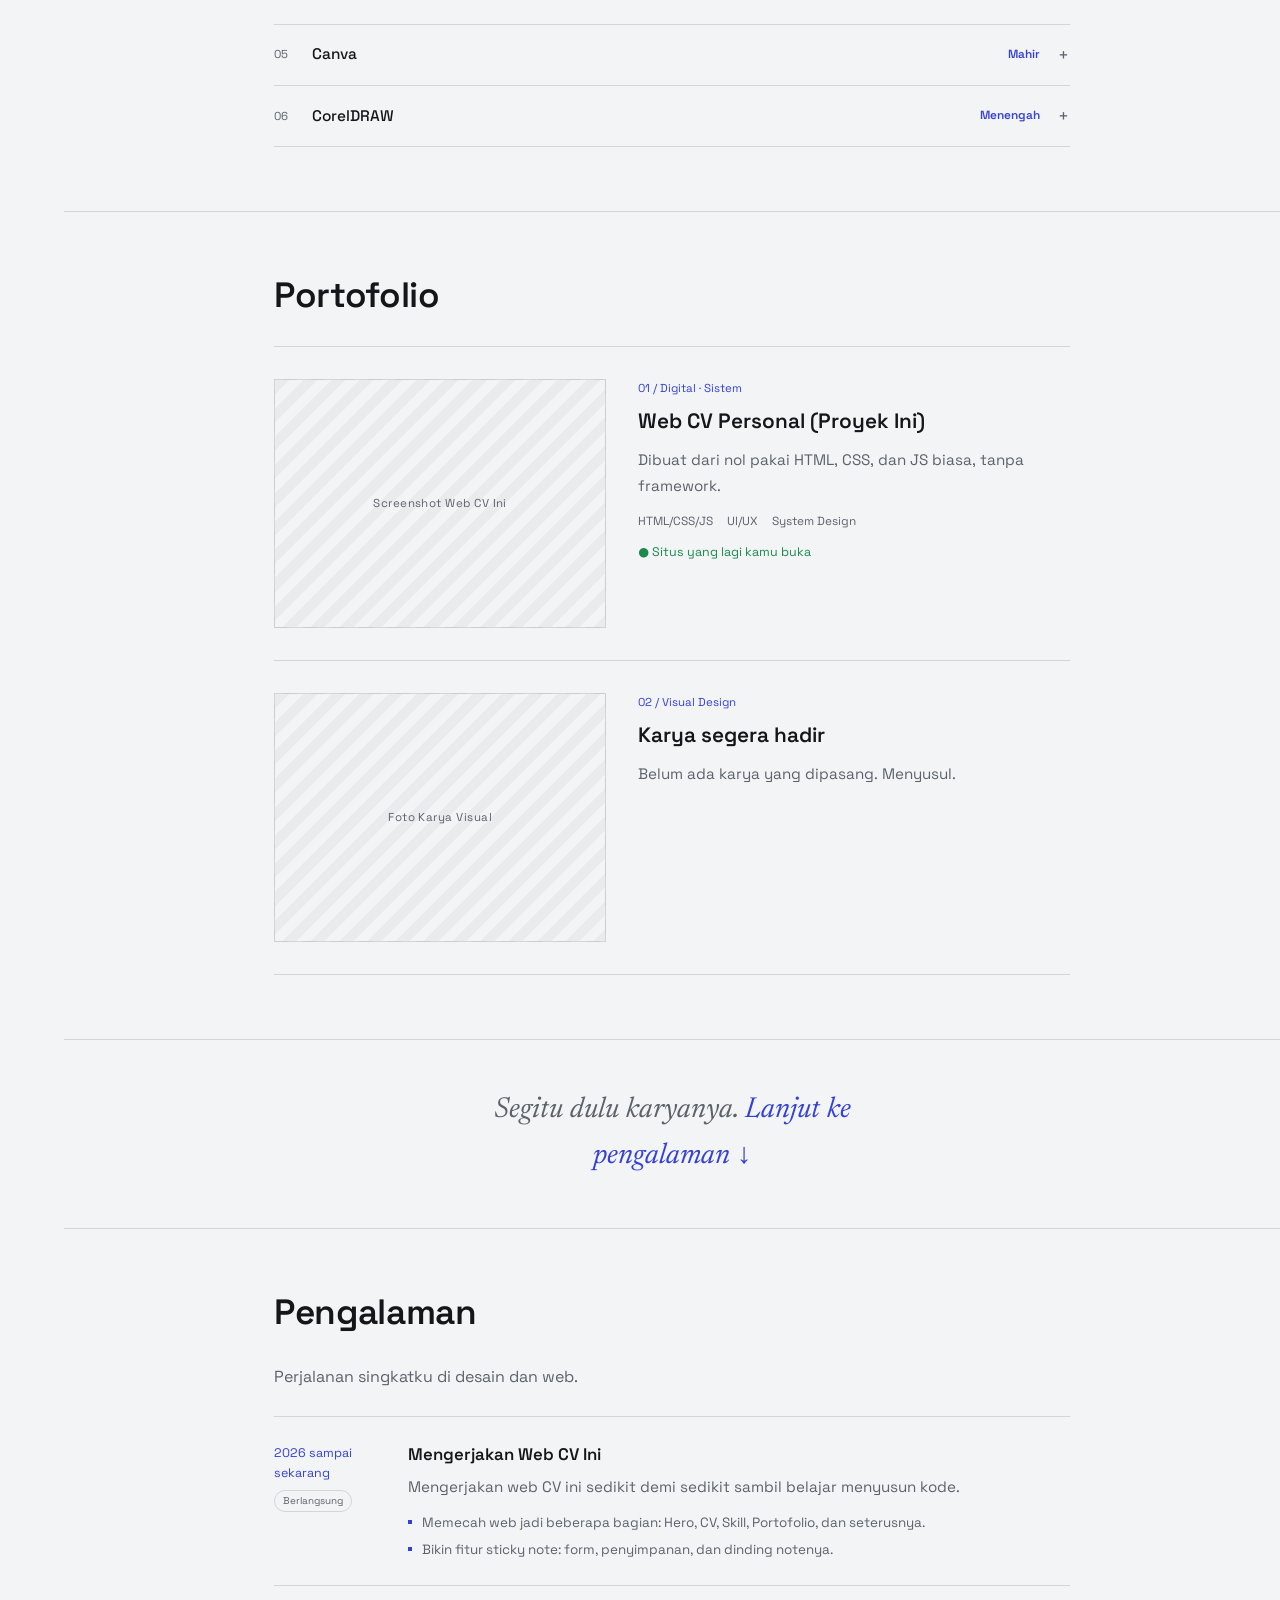
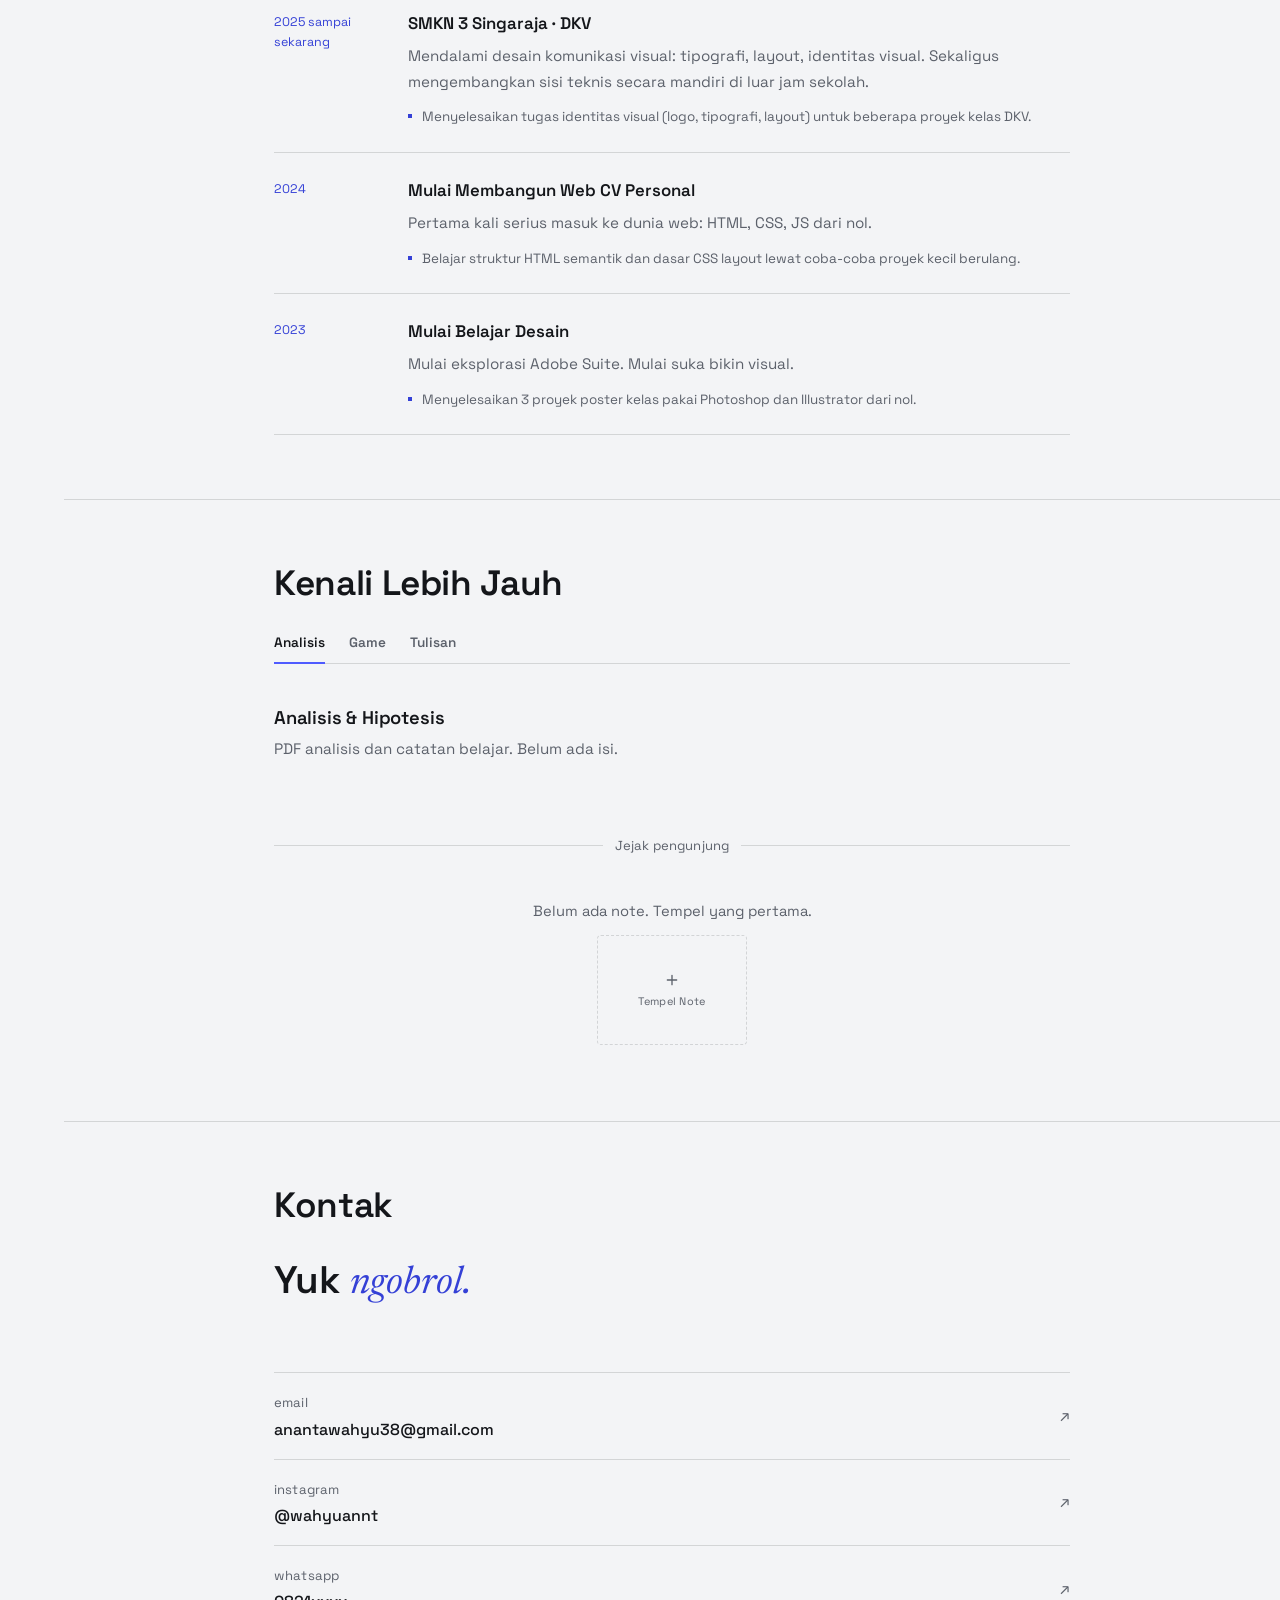
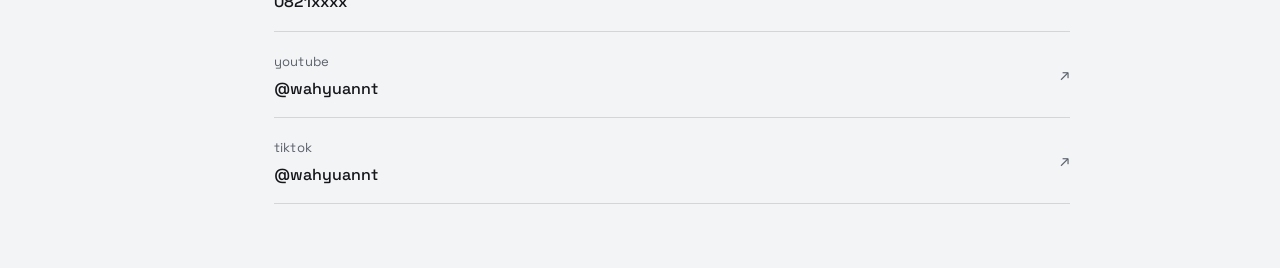
==== commit 24627e1e: "Update index.html" ====
--- a/index.html
+++ b/index.html
@@ -42,7 +42,7 @@
     <div class="placeholder-img p0-fallback">Banner landscape 16:9. Taruh banner.webm / banner.mp4 + banner-poster.jpg di folder yang sama</div>
     <!-- sumber video baru dipasang lewat JS saat animasi halo mulai (preload terkontrol) -->
     <video class="p0-video" id="p0Video" muted loop playsinline preload="none" poster="banner-poster.jpg"
-           data-webm="banner.webm" data-mp4="banner.mp4"></video>
+           data-webm="assets/video/purina.mp4" data-mp4="assets/video/purina.mp4"></video>
   </div>
   <div class="p0-flash" aria-hidden="true"></div>
   <a href="#hero" class="p0-scroll" id="p0Scroll"><span>Lanjut</span>
--- a/style.css
+++ b/style.css
@@ -1,7 +1,10 @@
 /* TOKEN: satu identitas, bukan 7 zona warna beda */
 :root{
-  --bg:#0B0C0F; --fg:#EDEAE2; --muted:#8A8D93; --accent:#4F5BFF;
-  --line:rgba(237,234,226,.14); --surface:rgba(255,255,255,.035);
+  /* TERANG (default) */
+  --bg:#F3F4F6; --fg:#14161A; --muted:#5C616B; --accent:#3440D6;
+  --line:rgba(20,22,26,.14); --surface:rgba(20,22,26,.035);
+  --dots:rgba(20,22,26,.07); --stripe:rgba(20,22,26,.04); --pill-bg:rgba(243,244,246,.88);
+  --glow:rgba(52,64,214,.08); --ok:#1B8A4B; --fx:#fff;
   --sp-1:4px; --sp-2:8px; --sp-3:12px; --sp-4:16px; --sp-5:24px;
   --sp-6:32px; --sp-7:48px; --sp-8:64px; --sp-9:96px;
   --r:4px; --r-pill:999px;
@@ -11,9 +14,17 @@
   --f-sans:'Space Grotesk',system-ui,sans-serif;
   --f-serif:'Newsreader',Georgia,serif;
 }
+
+/* GELAP: abu arang yang lebih lembut, bukan hitam pekat */
+[data-theme="dark"]{
+  --bg:#15171C; --fg:#ECE9E1; --muted:#9A9EA6; --accent:#7580FF;
+  --line:rgba(236,233,225,.14); --surface:rgba(255,255,255,.04);
+  --dots:rgba(236,233,225,.05); --stripe:rgba(255,255,255,.03); --pill-bg:rgba(21,23,28,.85);
+  --glow:rgba(117,128,255,.12); --ok:#5FD98A;
+}
 *,*::before,*::after{margin:0;padding:0;box-sizing:border-box}
 html{scroll-behavior:smooth}
-body{background:var(--bg);color:var(--fg);font-family:var(--f-sans);font-weight:400;line-height:1.6;-webkit-font-smoothing:antialiased;overflow-x:hidden}
+body{background:var(--bg);color:var(--fg);font-family:var(--f-sans);font-weight:400;line-height:1.6;-webkit-font-smoothing:antialiased;overflow-x:hidden;transition:background-color .3s ease,color .3s ease}
 .wrap{max-width:760px;margin-inline:auto;padding-inline:var(--sp-6)}
 a{color:inherit;text-decoration:none}
 button{font-family:inherit;background:none;border:none;color:inherit;cursor:pointer;-webkit-tap-highlight-color:transparent}
@@ -25,7 +36,7 @@
 @media(prefers-reduced-motion:reduce){.rv{opacity:1;transform:none;transition:none}}
 
 .placeholder-img{display:flex;align-items:center;justify-content:center;text-align:center;
-  background:repeating-linear-gradient(135deg,rgba(255,255,255,.03) 0 10px,transparent 10px 20px);
+  background:repeating-linear-gradient(135deg,var(--stripe) 0 10px,transparent 10px 20px);
   border:1px solid var(--line);font-size:.72rem;color:var(--muted);letter-spacing:.04em;padding:var(--sp-4)}
 
 /* RAIL: index bernomor di kiri, pengganti zona warna sebagai wayfinding */
@@ -45,7 +56,6 @@
 /* P0: sambutan cepat konstan -> banner landscape "duar" -> pop-up scroll */
 html.lock,html.lock body{overflow:hidden}
 .p0{position:relative;height:100dvh;background:var(--bg);overflow:hidden;display:flex;flex-direction:column;align-items:center;justify-content:center;gap:var(--sp-5)}
-.p0::before{content:'';position:absolute;inset:0;background:radial-gradient(ellipse 55% 45% at 50% 45%,rgba(79,91,255,.10),transparent 70%);pointer-events:none}
 .p0-welcome{position:absolute;inset:0;display:flex;align-items:center;justify-content:center;text-align:center;
   font-family:var(--f-serif);font-style:italic;font-weight:400;font-size:clamp(2.2rem,8vw,4.6rem);z-index:2;
   transition:opacity .18s ease}
@@ -73,7 +83,7 @@
 
 .p0-scroll{position:relative;z-index:4;opacity:0;transform:translateY(12px);pointer-events:none;
   display:inline-flex;align-items:center;gap:10px;padding:12px 22px;border-radius:var(--r-pill);
-  background:rgba(11,12,15,.78);border:1px solid var(--line);
+  background:var(--pill-bg);border:1px solid var(--line);
   font-size:.82rem;font-weight:600;color:var(--fg);white-space:nowrap;
   transition:opacity .5s var(--ease),transform .5s var(--ease),border-color .25s ease}
 .p0.ready .p0-scroll{opacity:1;transform:none;pointer-events:auto}
@@ -84,6 +94,36 @@
   .p0-banner{clip-path:none;transform:none}.p0.done .p0-banner{animation:none}
   .p0-flash{display:none}.p0-scroll svg{animation:none}
 }
+
+/* ORB PINTASAN: pengganti hamburger. Bisa diseret, menempel ke tepi, posisi diingat */
+.orb{position:fixed;left:calc(100vw - 64px);top:16px;width:48px;height:48px;border-radius:50%;z-index:72;display:flex;align-items:center;justify-content:center;
+  background:var(--pill-bg);-webkit-backdrop-filter:blur(16px) saturate(1.4);backdrop-filter:blur(16px) saturate(1.4);border:1px solid var(--line);
+  box-shadow:0 6px 20px rgba(0,0,0,.12);cursor:grab;touch-action:none;transition:left .35s var(--ease),top .35s var(--ease),transform .25s var(--ease)}
+.orb:active{transform:scale(.94)}
+.orb:focus-visible{outline:2px solid var(--accent);outline-offset:3px}
+.orb.dragging{transition:transform .2s var(--ease);cursor:grabbing;transform:scale(1.08)}
+.orb-core{width:18px;height:18px;border-radius:50%;background:var(--fg);opacity:.82;transition:transform .3s var(--ease),opacity .3s ease}
+.orb[aria-expanded="true"] .orb-core{transform:scale(.55);opacity:1}
+.orb-panel{position:fixed;left:0;top:0;width:0;height:0;z-index:71;pointer-events:none}
+.orb-panel.open{pointer-events:auto}
+.orb-item{position:absolute;left:0;top:0;width:38px;height:38px;margin:-19px 0 0 -19px;border-radius:50%;display:flex;align-items:center;justify-content:center;
+  background:var(--pill-bg);-webkit-backdrop-filter:blur(16px);backdrop-filter:blur(16px);border:1px solid var(--line);color:var(--fg);
+  font-size:.66rem;font-weight:700;letter-spacing:.02em;opacity:0;visibility:hidden;transform:translate(0,0) scale(.4);
+  transition:transform .3s var(--ease),opacity .18s ease,visibility 0s .3s,background .2s ease,color .2s ease,border-color .2s ease}
+.orb-panel.open .orb-item{opacity:1;visibility:visible;transform:translate(var(--x),var(--y));
+  transition:transform .42s var(--ease) calc(var(--i)*24ms),opacity .2s ease calc(var(--i)*24ms),visibility 0s,background .2s ease,color .2s ease,border-color .2s ease}
+.orb-item svg{width:17px;height:17px;fill:none;stroke:currentColor;stroke-width:1.8;stroke-linecap:round;stroke-linejoin:round}
+.orb-item:hover,.orb-item:focus-visible{background:var(--fg);color:var(--bg);outline:none}
+.orb-item:hover,.orb-item:focus-visible{z-index:3}
+.orb-item.active{color:var(--accent);border-color:var(--accent)}
+.orb-item.active:hover,.orb-item.active:focus-visible{color:var(--bg)}
+.orb-item::after{content:attr(data-label);position:absolute;top:50%;transform:translateY(-50%);white-space:nowrap;font-size:.72rem;font-weight:600;
+  padding:5px 10px;border-radius:var(--r-pill);background:var(--fg);color:var(--bg);opacity:0;pointer-events:none;transition:opacity .15s ease}
+.orb-panel[data-side="right"] .orb-item::after{right:calc(100% + 8px)}
+.orb-panel[data-side="left"] .orb-item::after{left:calc(100% + 8px)}
+.orb-item:hover::after,.orb-item:focus-visible::after{opacity:1}
+.orb-item.tip{z-index:2}.orb-item.tip::after{opacity:1}
+@media(prefers-reduced-motion:reduce){.orb,.orb-item,.orb-core{transition:none!important}}
 
 /* HERO */
 .hero{min-height:100dvh;display:flex;flex-direction:column;justify-content:center;padding:var(--sp-9) 0}
@@ -125,12 +165,7 @@
 .cv-intro{margin-bottom:var(--sp-7);max-width:64ch;color:var(--muted);font-size:.94rem;line-height:1.75}
 .chip-row{display:flex;flex-wrap:wrap;gap:8px 14px}
 .chip-row span{font-size:.82rem;color:var(--muted)}
-.chip-row span:not(:last-child)::after{content:'/';margin-left:14px;color:rgba(237,234,226,.25)}
-.bar-row{display:flex;flex-direction:column;gap:var(--sp-3)}
-.bar-item{display:grid;grid-template-columns:150px 1fr;align-items:center;gap:var(--sp-4)}
-.bar-item span{font-size:.82rem;color:var(--muted)}
-.bar-track{height:2px;background:var(--line)}
-.bar-fill{height:100%;background:var(--accent)}
+.chip-row span:not(:last-child)::after{content:'/';margin-left:14px;color:var(--line)}
 .cv-cta{margin-top:var(--sp-7);display:inline-block}
 
 /* SKILL: daftar bernomor + accordion */
@@ -162,7 +197,7 @@
 .porto-desc{font-size:.9rem;color:var(--muted);line-height:1.75;margin-bottom:var(--sp-3)}
 .porto-tags{display:flex;gap:14px;flex-wrap:wrap}
 .porto-tags span{font-size:.74rem;color:var(--muted)}
-.porto-live{color:#5FD98A;font-size:.78rem;margin-top:var(--sp-3);display:inline-block}
+.porto-live{color:var(--ok);font-size:.78rem;margin-top:var(--sp-3);display:inline-block}
 @media(max-width:700px){.porto-item{grid-template-columns:1fr}}
 
 /* KONTAK */
@@ -181,6 +216,7 @@
 .threshold{padding:var(--sp-9) var(--sp-6);text-align:center;border-top:1px solid var(--line)}
 .threshold p{font-family:var(--f-serif);font-style:italic;font-size:clamp(1.3rem,3vw,1.8rem);color:var(--muted);max-width:24ch;margin:0 auto}
 .threshold span{color:var(--accent)}
+.threshold .th-a{color:inherit}
 
 /* TIMELINE */
 .tl-item{display:grid;grid-template-columns:110px 1fr;gap:var(--sp-5);padding:var(--sp-6) 0;border-top:1px solid var(--line)}
@@ -241,7 +277,62 @@
   .wrap{padding-inline:var(--sp-5)}
   .sec{padding:var(--sp-8) 0}
   .cv-spec-row{grid-template-columns:1fr;gap:var(--sp-2)}
-  .bar-item{grid-template-columns:1fr;gap:6px}
   .tl-item{grid-template-columns:1fr;gap:var(--sp-2)}
   .hero h1{font-size:clamp(2.1rem,9vw,2.8rem)}
 }
+
+/* PENYESUAIAN RITME: lebih rapat, lebih terbaca, animasi seperlunya */
+:root{--ease-out:cubic-bezier(.23,1,.32,1)}
+.wrap{max-width:860px}
+.hero{min-height:88dvh;padding:var(--sp-8) 0}
+.sec{padding:var(--sp-8) 0}
+.sec-head{margin-bottom:var(--sp-6)}
+.sec-num{display:none}
+.overview{font-size:1rem;margin-bottom:var(--sp-5)}
+.threshold{padding:var(--sp-7) var(--sp-6)}
+.porto-item{padding:var(--sp-6) 0}
+.tl-item{padding:var(--sp-5) 0}
+.exp-panel{padding:var(--sp-3) 0 var(--sp-5)}
+.exp-panel p,.tl-desc,.porto-desc,.cv-spec-val,.dot-list li{font-size:.95rem}
+.cv-spec-lbl,.skill-group-lbl,.kontak-row-lbl,.sn-divider span{text-transform:lowercase;letter-spacing:.01em;font-size:.82rem}
+.cv-spec-lbl::first-letter,.skill-group-lbl::first-letter,.kontak-row-lbl::first-letter,.sn-divider span::first-letter{text-transform:uppercase}
+.rv{transform:none;transition:opacity .3s var(--ease-out)}
+.btn-solid,.tabs button,.exp-tabs button,.sn-add,.p0-skip{transition:transform .16s var(--ease-out),background-color .2s ease,color .2s ease,border-color .2s ease}
+.btn-solid:active,.tabs button:active,.exp-tabs button:active,.sn-add:active{transform:scale(.97)}
+.sn-wrap{padding:var(--sp-3) 0}
+.sn-wrap:not(:has(.sn))::before{content:"Belum ada note. Tempel yang pertama.";width:100%;text-align:center;font-size:.92rem;color:var(--muted)}
+html[lang="en"] .sn-wrap:not(:has(.sn))::before{content:"No notes yet. Pin the first one."}
+@media(max-width:700px){.sec{padding:var(--sp-7) 0}.hero{min-height:auto;padding:var(--sp-7) 0}.threshold{padding:var(--sp-6) var(--sp-5)}}
+
+/* TOMBOL LANJUT (ikon) + KELAHIRAN ORB */
+.p0-scroll{position:absolute;left:50%;bottom:var(--sp-6);padding:13px 26px;gap:10px;transform:translate(-50%,12px)}
+.p0.ready .p0-scroll{transform:translate(-50%,0)}
+.p0-scroll svg{width:18px;height:18px;animation:bob 1.8s ease-in-out 3}
+.orb-wrap:not(.ready) .orb{visibility:hidden;pointer-events:none}
+.orb-wrap:not(.ready) .orb-panel{display:none}
+.orb::after{content:'';position:absolute;inset:-1px;border-radius:50%;border:1.5px solid var(--accent);opacity:0;pointer-events:none}
+.orb.hint::after{animation:orbHint 2.4s var(--ease-out) .9s 3}
+.orb.flying{pointer-events:none}
+.orb.pop{animation:orbPop .55s cubic-bezier(.34,1.56,.64,1)}
+@keyframes orbPop{from{transform:scale(.2);opacity:0}to{transform:scale(1);opacity:1}}
+@keyframes orbHint{0%{transform:scale(1);opacity:.55}100%{transform:scale(1.9);opacity:0}}
+.orb-fx{position:fixed;inset:0;z-index:70;pointer-events:none;overflow:hidden}
+.orb-fx i{position:fixed;border-radius:50%;will-change:transform,opacity}
+@media(prefers-reduced-motion:reduce){.orb.pop,.orb.hint::after,.p0-scroll svg{animation:none}}
+
+/* TOMBOL LANJUT DRAMATIS + HERO KOSONG SEBELUM BOOM */
+.p0-scroll{padding:17px 38px;gap:12px;font-size:1rem;font-weight:700;letter-spacing:.01em;color:var(--bg);border-color:transparent;
+  background:linear-gradient(110deg,var(--fg) 35%,color-mix(in srgb,var(--fg) 55%,var(--accent)) 50%,var(--fg) 65%) 0 0/250% 100%;
+  box-shadow:0 10px 30px color-mix(in srgb,var(--accent) 35%,transparent);animation:lanjutShine 2.8s linear infinite}
+.p0-scroll::before,.p0-scroll::after{content:'';position:absolute;inset:-1px;border-radius:inherit;border:2px solid var(--accent);opacity:0;pointer-events:none;animation:lanjutPing 2.4s var(--ease-out) infinite}
+.p0-scroll::after{animation-delay:1.2s}
+.p0-scroll svg{width:20px;height:20px}
+.p0.ready .p0-scroll:hover{transform:translate(-50%,0) scale(1.07);border-color:transparent}
+.p0.ready .p0-scroll:active{transform:translate(-50%,0) scale(.95)}
+.p0-scroll.nudge{animation:lanjutNudge .6s var(--ease-out),lanjutShine 2.8s linear infinite}
+@keyframes lanjutShine{to{background-position:-250% 0}}
+@keyframes lanjutPing{0%{transform:scale(1);opacity:.7}100%{transform:scale(1.5,1.9);opacity:0}}
+@keyframes lanjutNudge{0%,100%{transform:translate(-50%,0) scale(1)}35%{transform:translate(-50%,-6px) scale(1.14)}65%{transform:translate(-50%,0) scale(.97)}}
+html.hero-wait #hero .rv{opacity:0!important}
+html.hero-wait body.past-intro .rail{opacity:0}
+@media(prefers-reduced-motion:reduce){.p0-scroll,.p0-scroll::before,.p0-scroll::after{animation:none}}
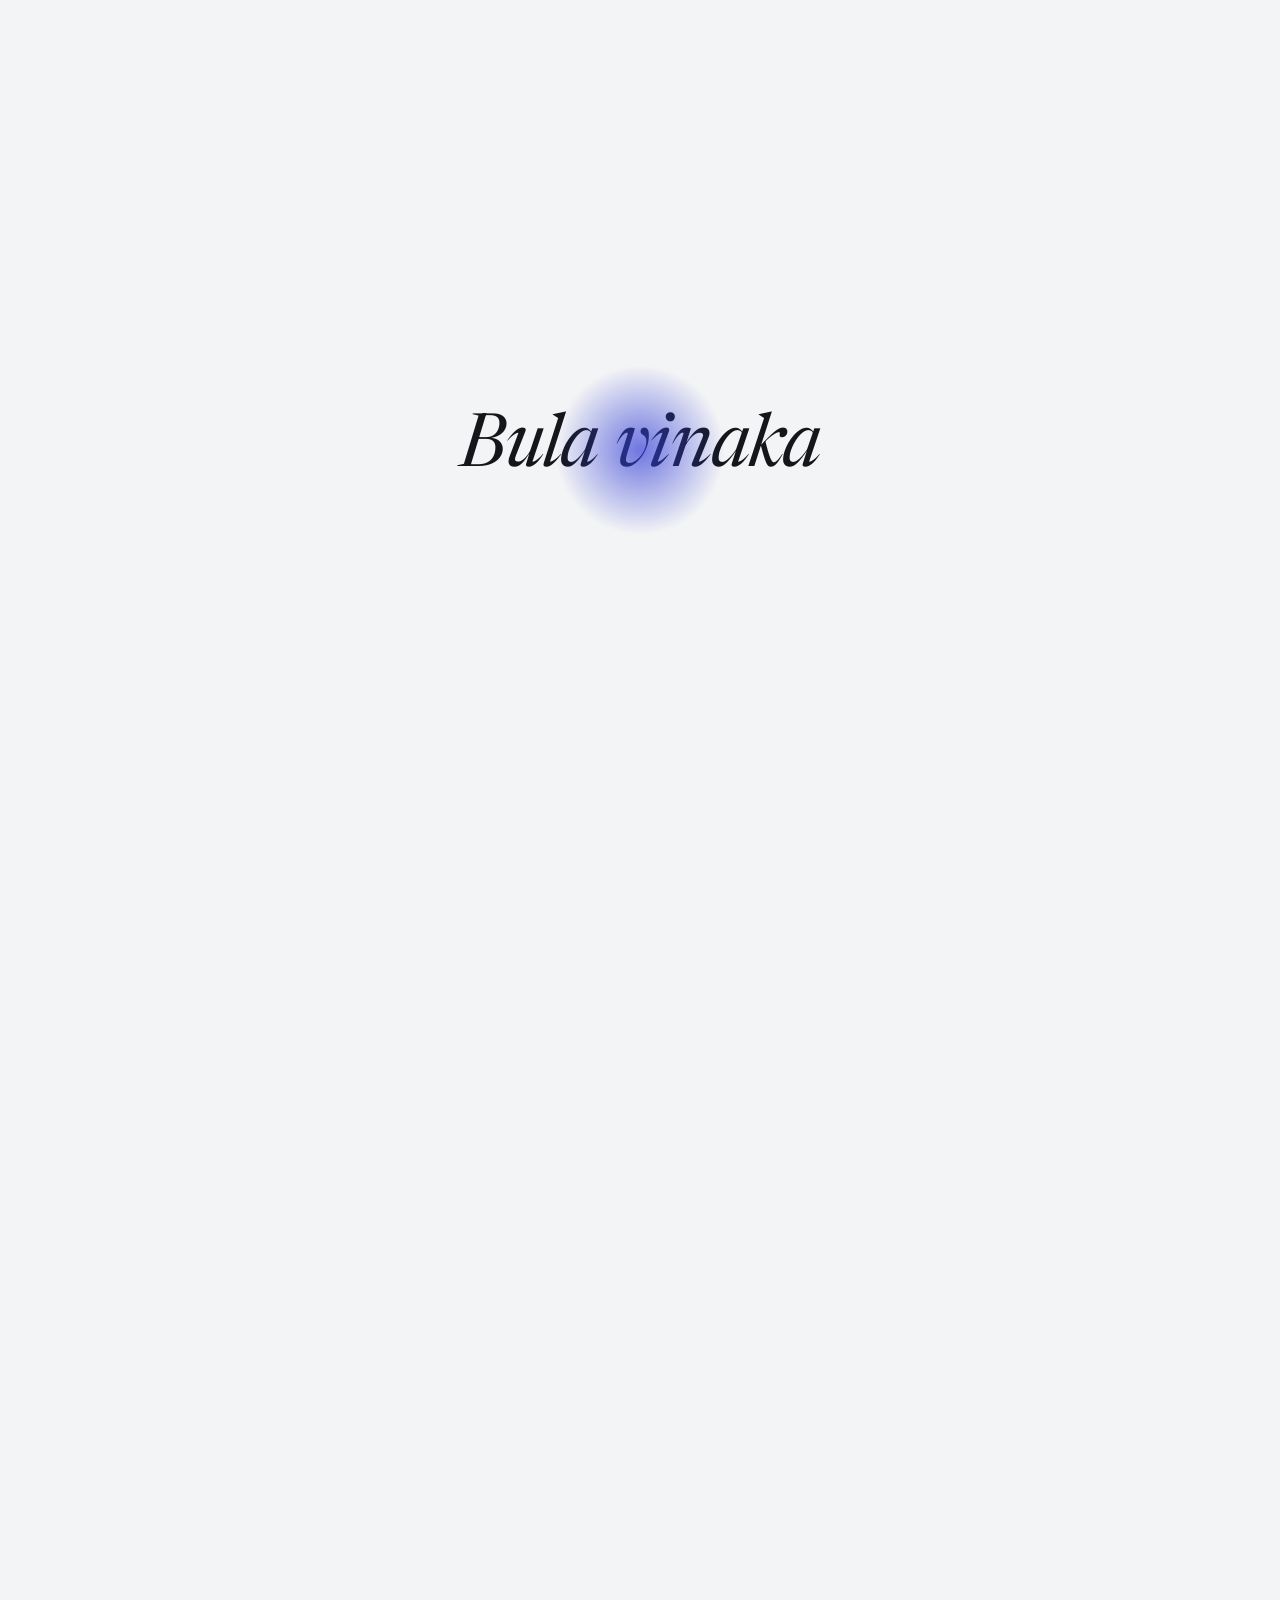
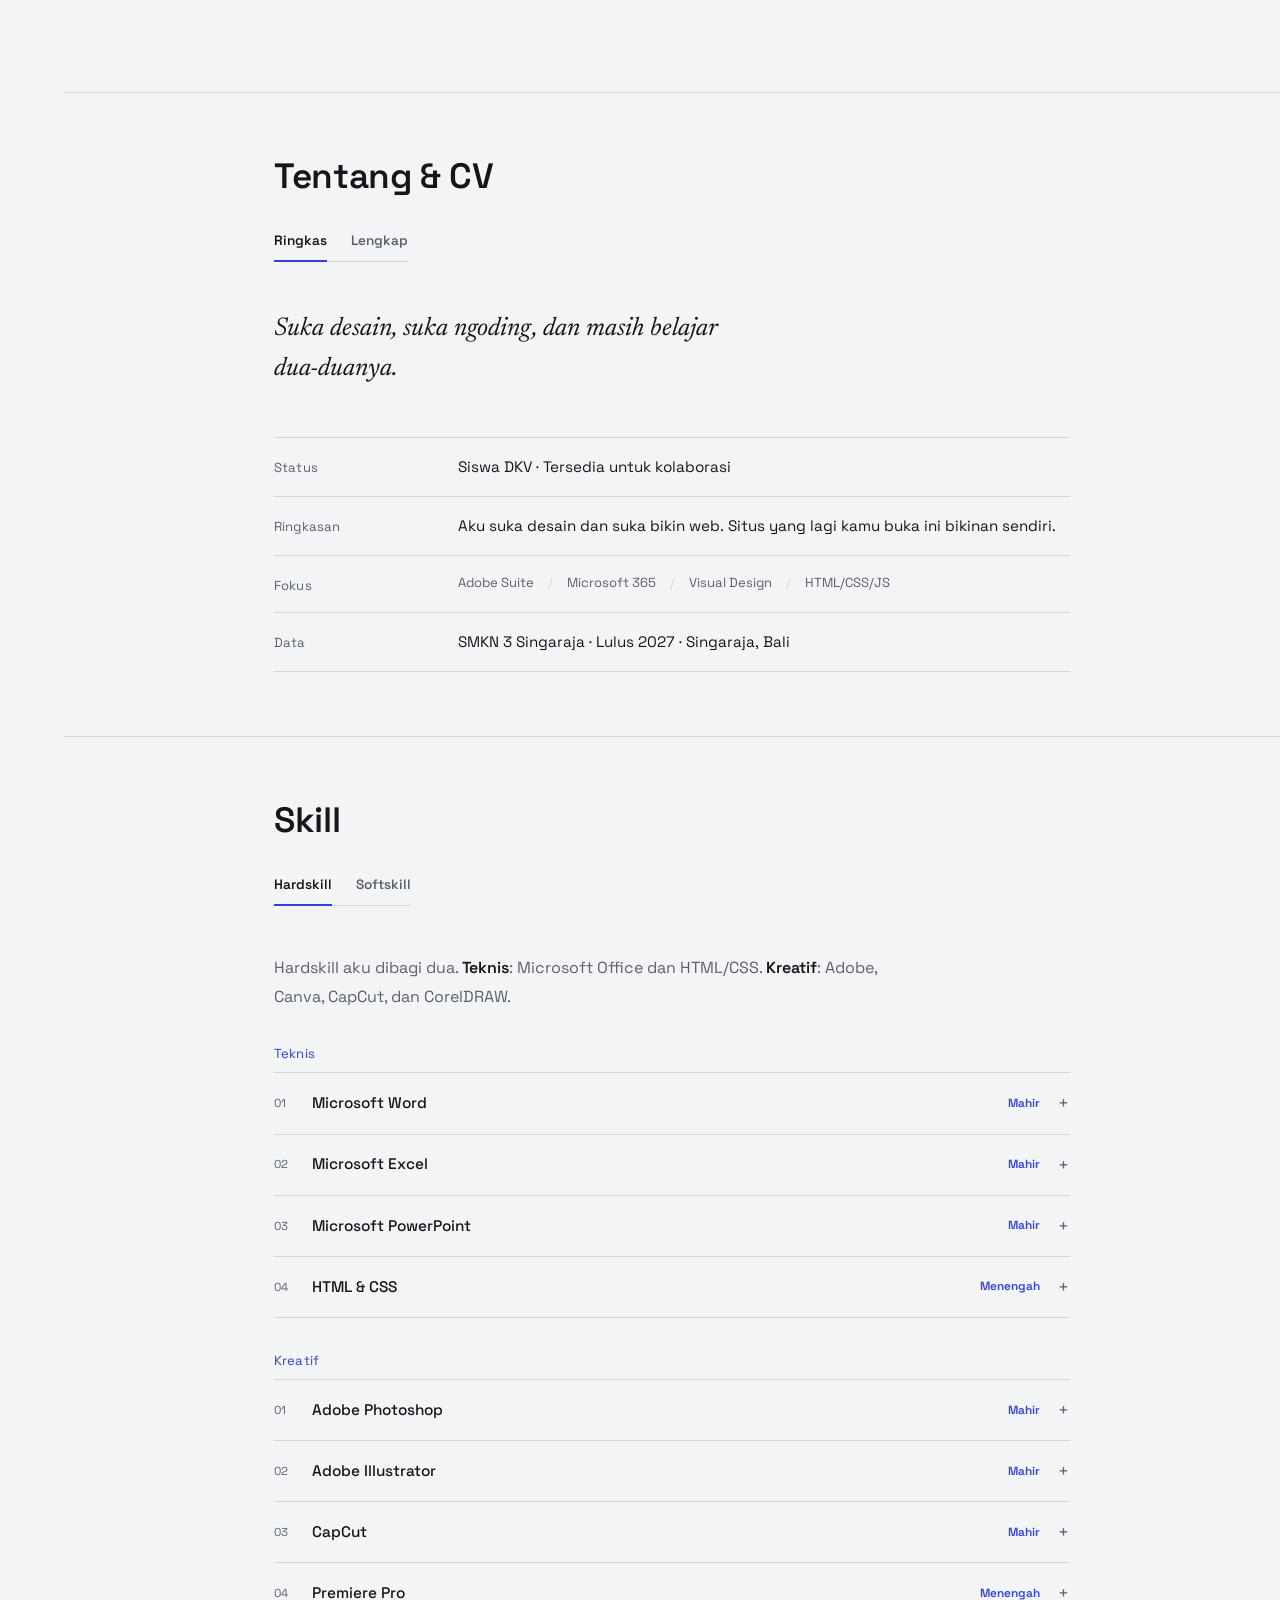
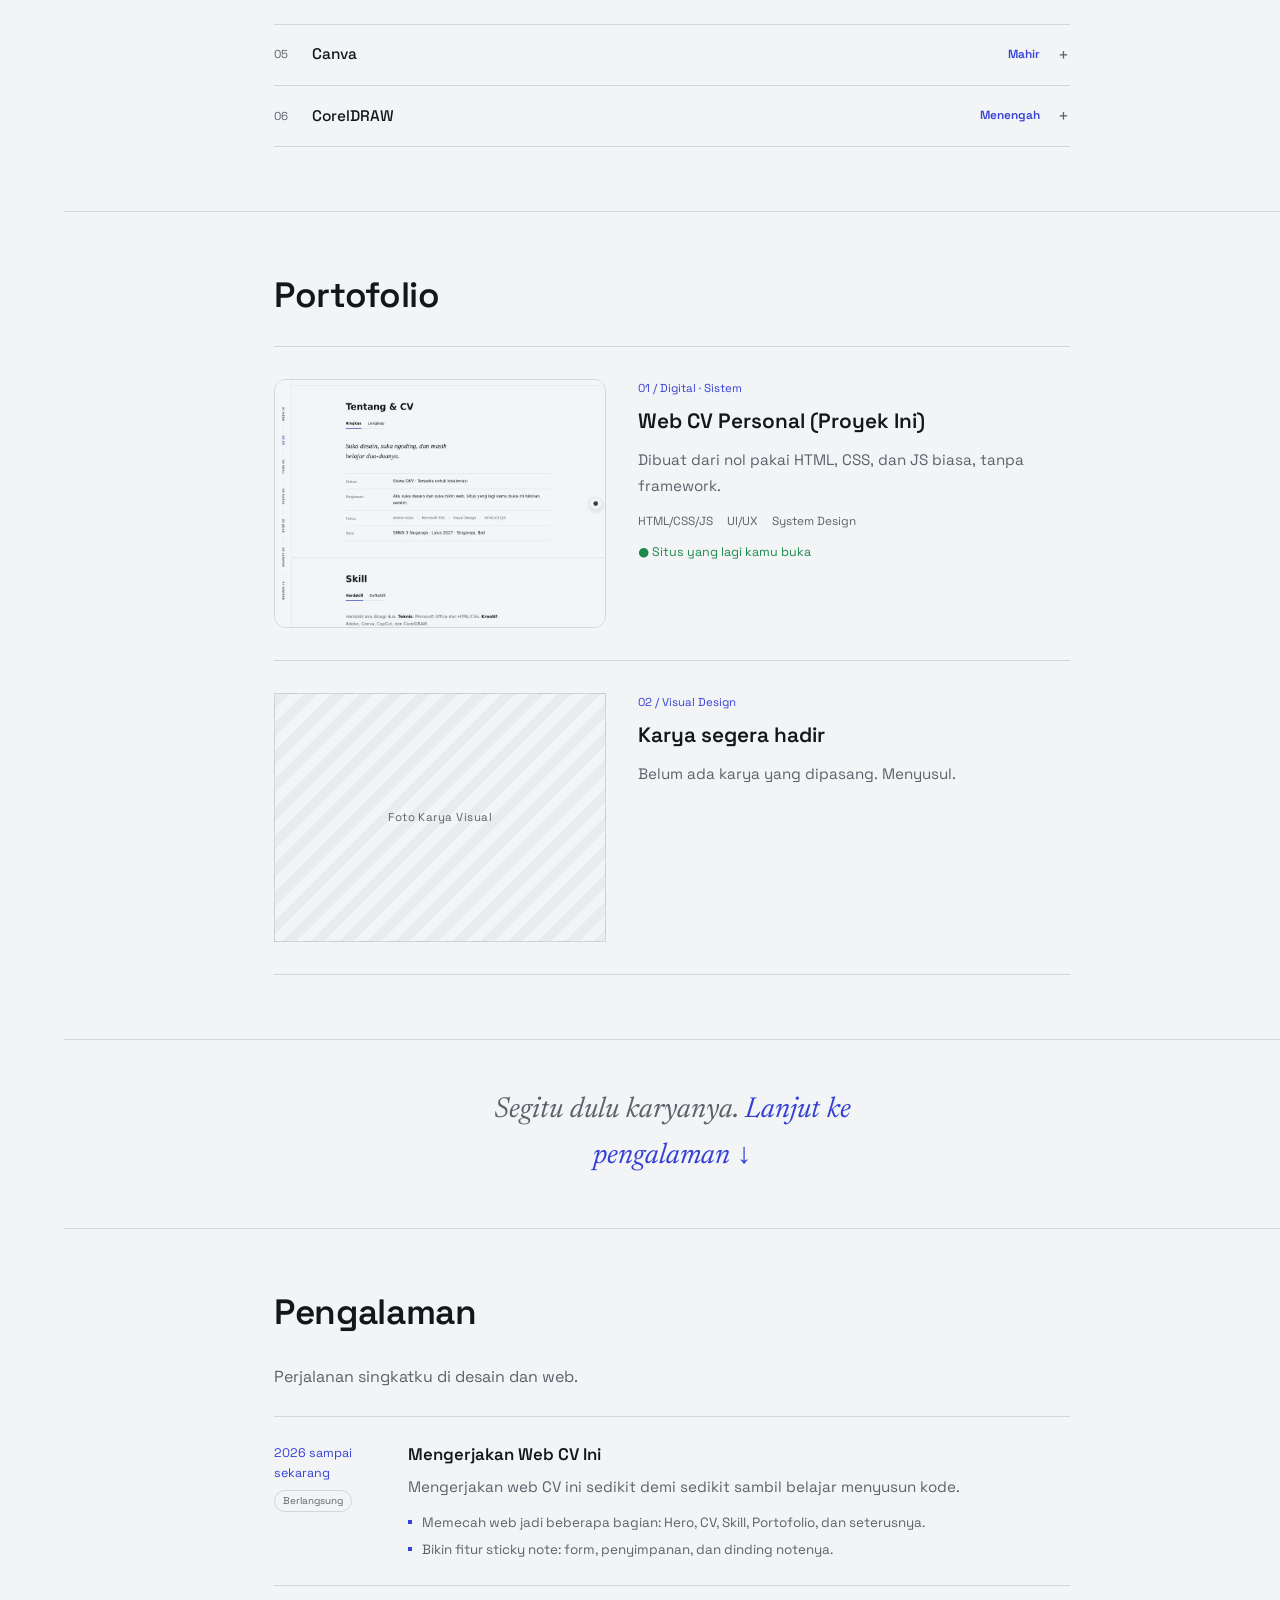
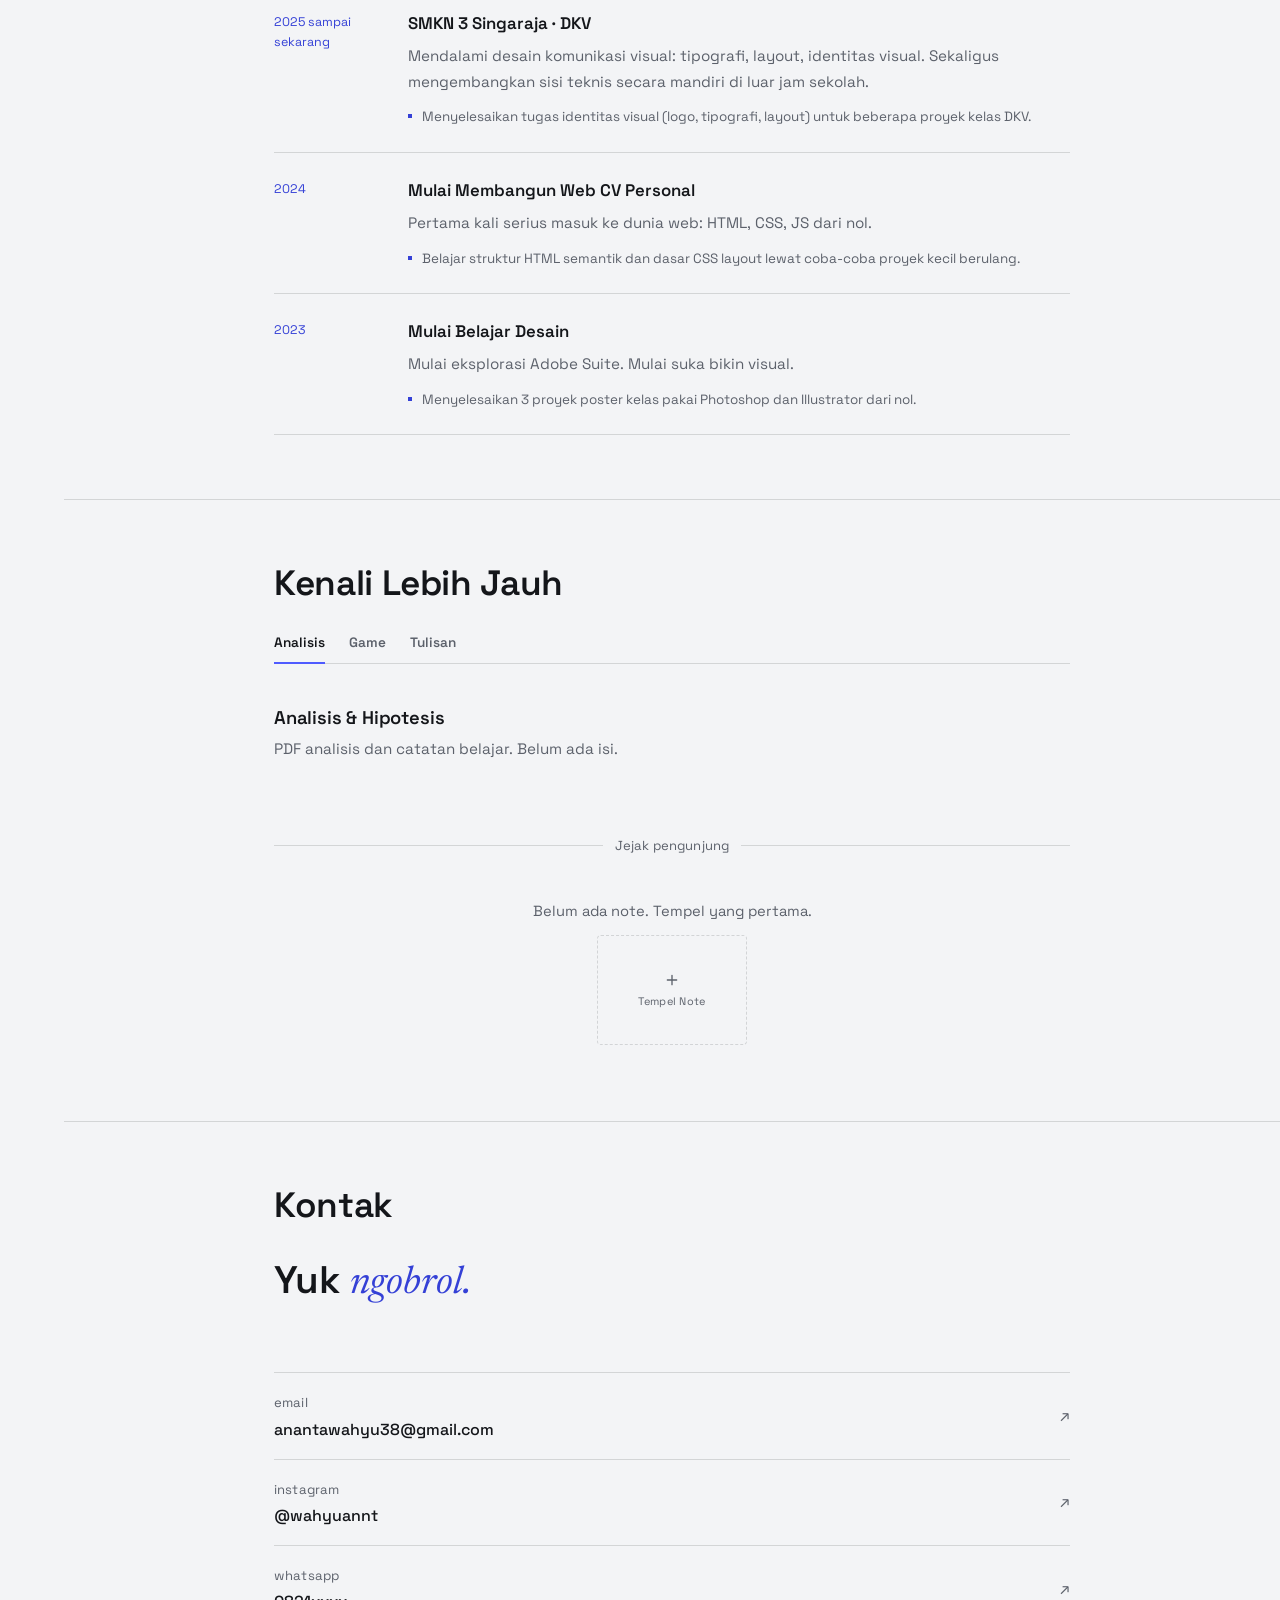
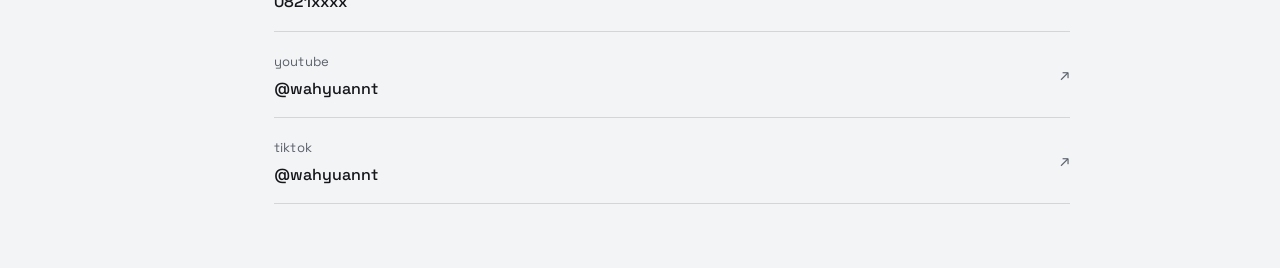
==== commit b113978d: "Update index.html" ====
--- a/index.html
+++ b/index.html
@@ -4,16 +4,29 @@
 <meta charset="UTF-8">
 <meta name="viewport" content="width=device-width, initial-scale=1.0">
 <title>I Gede Wahyu Ananta · Web CV</title>
-<script>try{document.documentElement.setAttribute('data-theme',localStorage.getItem('wahyu-cv-theme')||'light')}catch(e){}</script>
+<script>try{document.documentElement.setAttribute('data-theme',localStorage.getItem('wahyu-cv-theme')||(matchMedia('(prefers-color-scheme: dark)').matches?'dark':'light'))}catch(e){}</script>
 <script>try{if(!matchMedia('(prefers-reduced-motion: reduce)').matches)document.documentElement.classList.add('hero-wait')}catch(e){}</script>
+<!-- BACKEND STICKY NOTE (opsional). Kosongkan = mode lokal (tersimpan di browser ini saja).
+     Isi dari Supabase: Project Settings > API (Project URL dan anon public key). Panduan: PANDUAN-BACKEND.md -->
+<script>window.WAHYU_NOTES={url:'',anonKey:''};</script>
 <meta name="color-scheme" content="light dark">
+<meta name="description" content="Web CV I Gede Wahyu Ananta, siswa Desain Komunikasi Visual SMKN 3 Singaraja yang suka desain dan ngoding.">
+<meta name="theme-color" content="#F3F4F6" media="(prefers-color-scheme: light)">
+<meta name="theme-color" content="#14161B" media="(prefers-color-scheme: dark)">
+<meta property="og:type" content="website">
+<meta property="og:locale" content="id_ID">
+<meta property="og:title" content="I Gede Wahyu Ananta · Web CV">
+<meta property="og:description" content="Web CV I Gede Wahyu Ananta, siswa Desain Komunikasi Visual SMKN 3 Singaraja yang suka desain dan ngoding.">
+<meta name="twitter:card" content="summary">
+<link rel="icon" href="data:image/svg+xml,%3Csvg xmlns='http://www.w3.org/2000/svg' viewBox='0 0 64 64'%3E%3Ccircle cx='32' cy='32' r='32' fill='%233440D6'/%3E%3Ctext x='32' y='44' font-size='34' font-family='sans-serif' font-weight='700' fill='%23fff' text-anchor='middle'%3EW%3C/text%3E%3C/svg%3E">
+<script type="application/ld+json">{"@context":"https://schema.org","@type":"Person","name":"I Gede Wahyu Ananta","jobTitle":"Siswa Desain Komunikasi Visual","alumniOf":"SMKN 3 Singaraja","address":{"@type":"PostalAddress","addressLocality":"Singaraja","addressRegion":"Bali","addressCountry":"ID"}}</script>
 <link rel="preconnect" href="https://fonts.googleapis.com">
 <link rel="preconnect" href="https://fonts.gstatic.com" crossorigin>
-<link href="https://fonts.googleapis.com/css2?family=Space+Grotesk:wght@400;500;600;700&family=Newsreader:ital@1&display=swap" rel="stylesheet">
+<link href="https://fonts.googleapis.com/css2?family=Space+Grotesk:wght@400;500;600;700&family=Newsreader:ital@1&family=Anton&family=Inter:wght@600;700&display=swap" rel="stylesheet">
 <link rel="stylesheet" href="style.css">
 </head>
 <body>
-<div class="orb-wrap" id="orbWrap">
+<div class="orb-wrap" id="orbWrap" role="navigation" aria-label="Menu pintasan">
   <div class="orb-fx" id="orbFx" aria-hidden="true"></div>
   <div class="orb-panel" id="orbPanel" role="menu" aria-label="Pintasan" data-side="right"></div>
   <button class="orb" id="orb" type="button" aria-haspopup="true" aria-expanded="false" aria-controls="orbPanel" aria-label="Buka pintasan"><span class="orb-core"></span></button>
@@ -38,11 +51,13 @@
 <section class="p0" id="p0">
   <h1 class="p0-welcome" id="p0Welcome" aria-live="off"></h1>
   <div class="p0-banner" id="p0Banner">
-    <!-- placeholder tampil kalau video gagal/dilewati dan poster belum ada -->
-    <div class="placeholder-img p0-fallback">Banner landscape 16:9. Taruh banner.webm / banner.mp4 + banner-poster.jpg di folder yang sama</div>
-    <!-- sumber video baru dipasang lewat JS saat animasi halo mulai (preload terkontrol) -->
-    <video class="p0-video" id="p0Video" muted loop playsinline preload="none" poster="banner-poster.jpg"
-           data-webm="assets/video/purina.mp4" data-mp4="assets/video/purina.mp4"></video>
+    <div class="stage" id="stage">
+      <div class="st-glow"></div>
+      <div id="stQs" aria-hidden="true"></div>
+      <div class="st-mq st-fill" aria-hidden="true"><div class="st-row"><div class="st-track"></div></div></div>
+      <div class="st-photo" role="img" aria-label="Foto I Gede Wahyu Ananta"></div>
+      <div class="st-mq st-line" aria-hidden="true"><div class="st-row"><div class="st-track"></div></div></div>
+    </div>
   </div>
   <div class="p0-flash" aria-hidden="true"></div>
   <a href="#hero" class="p0-scroll" id="p0Scroll"><span>Lanjut</span>
@@ -50,12 +65,12 @@
   </a>
 </section>
 
-<div class="main">
+<main class="main" id="main">
 
   <section class="hero" id="hero">
     <div class="wrap hero-grid">
       <div>
-        <p class="hero-kicker rv"><b>DKV × Teknik</b> · Singaraja, Bali · Tersedia untuk kolaborasi</p>
+        <p class="hero-kicker rv"><b>DKV × Teknik</b><span class="k-more"> · Singaraja, Bali · Tersedia untuk kolaborasi</span></p>
         <h1 class="rv">I Gede Wahyu Ananta</h1>
         <p class="hero-sub rv">Siswa DKV yang suka ngoding. Web ini aku bikin sendiri.</p>
         <div class="hero-actions rv">
@@ -67,7 +82,13 @@
         </div>
       </div>
       <!-- GANTI: <img src="foto-formal.jpg" alt="I Gede Wahyu Ananta"> rasio 4:5 -->
-      <div class="hero-portrait placeholder-img rv">Foto formal, rasio 4:5, ganti dengan foto asli</div>
+      <div class="hero-side"><div class="hero-portrait placeholder-img rv"><span class="ph-text">Taruh foto-formal.jpg (rasio 4:5) di folder yang sama</span><img class="hero-photo" src="foto-formal.jpg" alt="Foto I Gede Wahyu Ananta" width="800" height="1000" decoding="async" onload="this.parentNode.classList.add('has-photo')" onerror="if(!this.dataset.t){this.dataset.t=1;this.src='foto-formal.webp'}else{this.remove()}"></div>
+        <ul class="hero-facts rv" aria-label="Ringkasan singkat">
+          <li><small>Status</small><span class="av"><i class="dot"></i><em>Tersedia untuk kolaborasi</em></span></li>
+          <li><small>Lokasi</small><em>Singaraja, Bali</em></li>
+          <li><small>Sekolah</small><em>SMKN 3 Singaraja</em></li>
+          <li><small>Lulus</small><em>2027</em></li>
+        </ul></div>
     </div>
   </section>
 
@@ -121,7 +142,7 @@
     <div class="wrap">
       <div class="sec-head rv"><span class="sec-num">04</span><h2>Portofolio</h2></div>
       <div class="porto-item rv">
-        <div class="porto-visual placeholder-img">Screenshot Web CV Ini</div>
+        <img class="porto-visual" src="[data-uri]" width="960" height="720" loading="lazy" decoding="async" alt="Tampilan halaman Tentang &amp; CV pada web CV ini, lengkap dengan rail navigasi dan orb menu di kanan" style="width:100%;height:100%;object-fit:cover;border:1px solid var(--line);border-radius:var(--r-md,12px);display:block">
         <div>
           <p class="porto-num">01 / Digital · Sistem</p>
           <p class="porto-title">Web CV Personal (Proyek Ini)</p>
@@ -223,7 +244,9 @@
       <div class="sn-form" id="snForm">
         <input type="text" id="snFormName" maxlength="30" placeholder="Nama / username">
         <textarea rows="2" id="snFormMsg" maxlength="160" placeholder="Tulis sesuatu..."></textarea>
+        <input type="text" id="snHp" tabindex="-1" autocomplete="off" aria-hidden="true" style="position:absolute;left:-9999px;width:1px;height:1px;opacity:0">
         <button type="button" onclick="SNDemo.submit(this)">Tempel</button>
+        <p class="sn-msg" id="snMsg" role="status" aria-live="polite"></p>
       </div>
     </div>
   </section>
@@ -243,7 +266,7 @@
     </div>
   </section>
 
-</div>
+</main>
 
 
 <script src="script.js"></script>
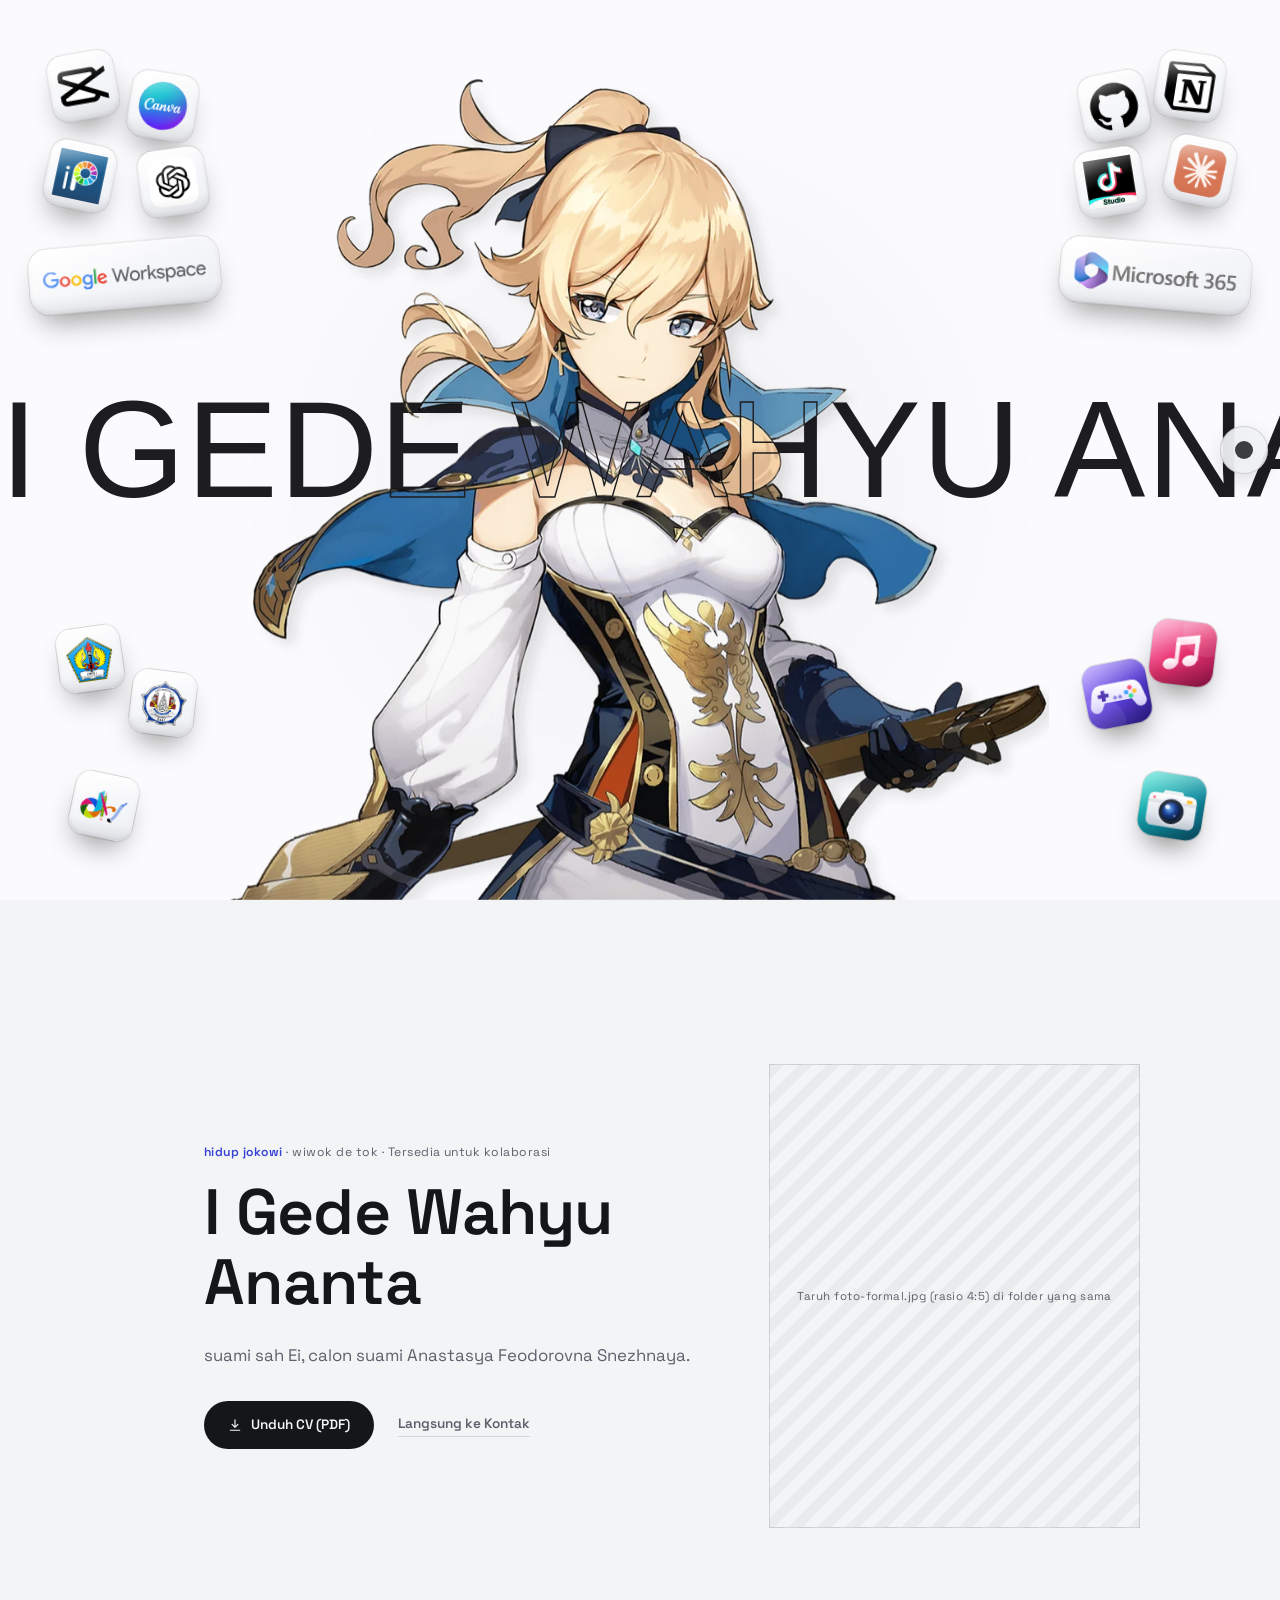
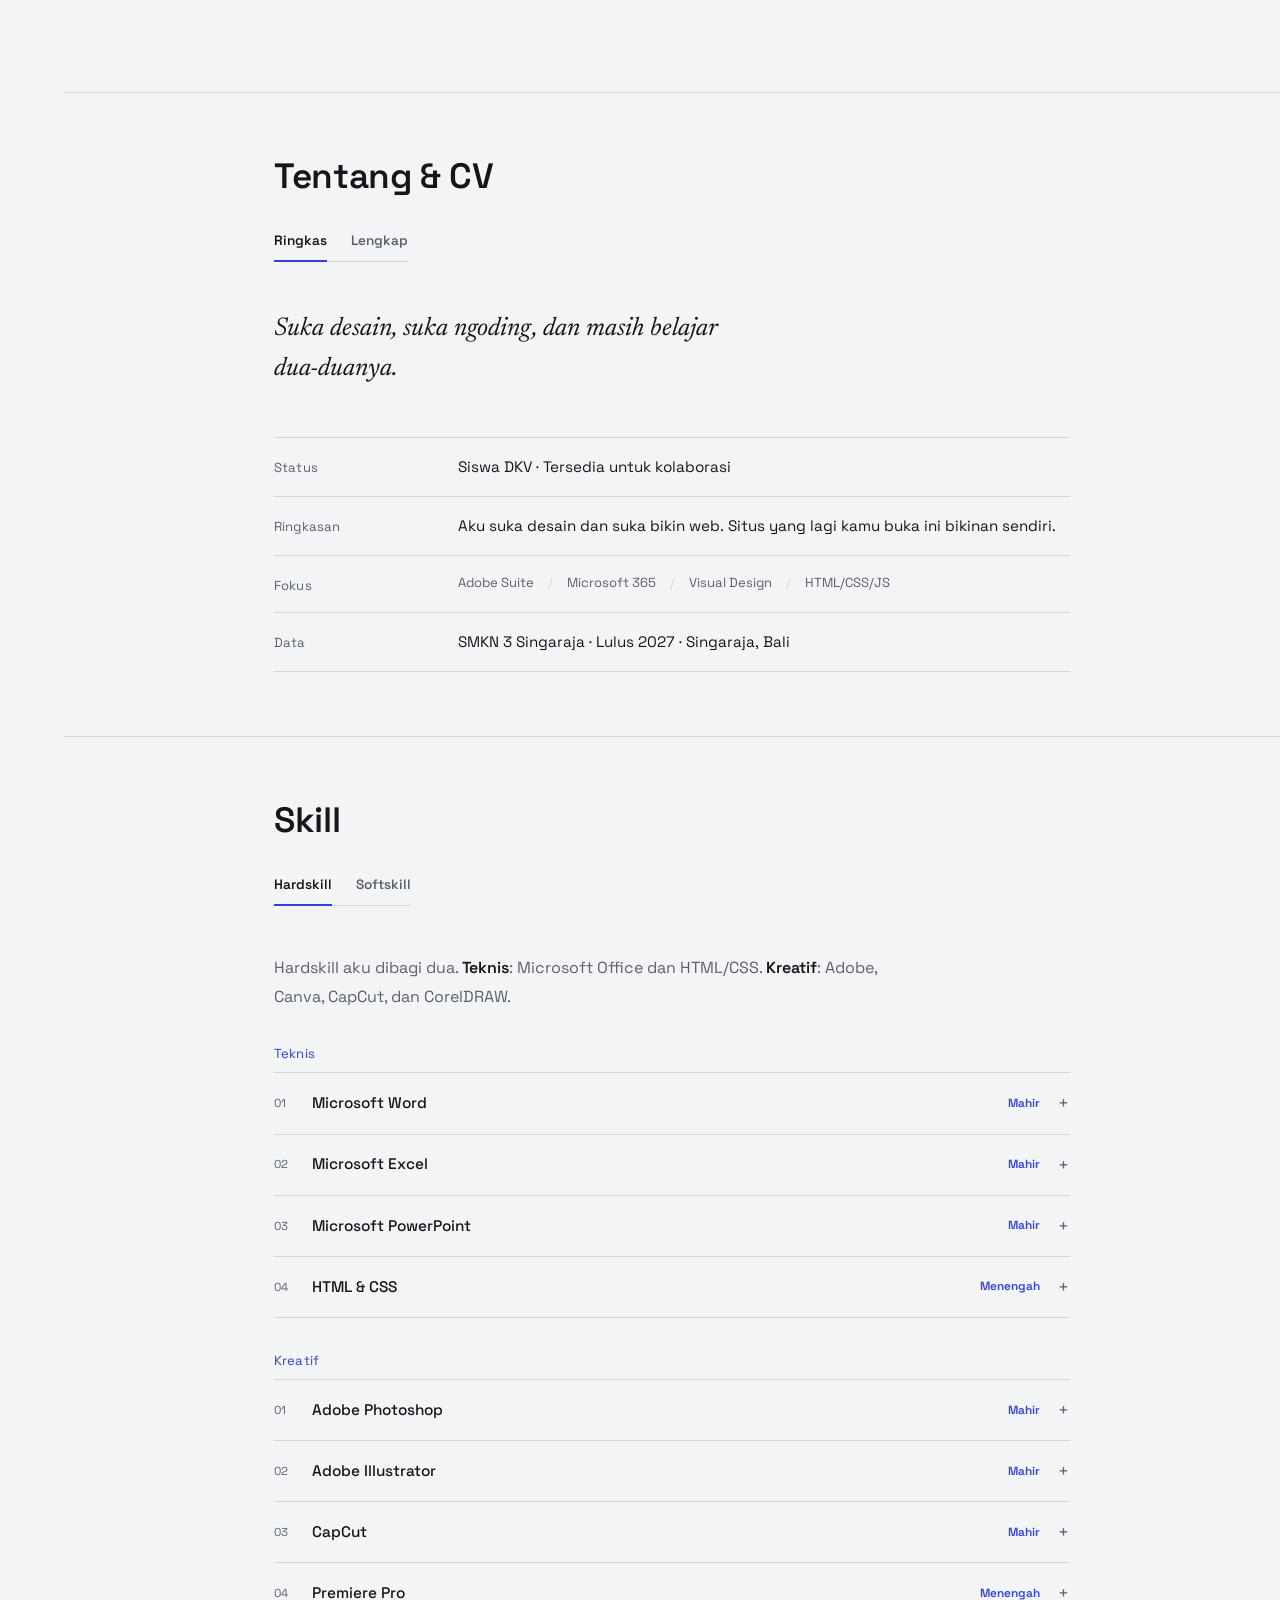
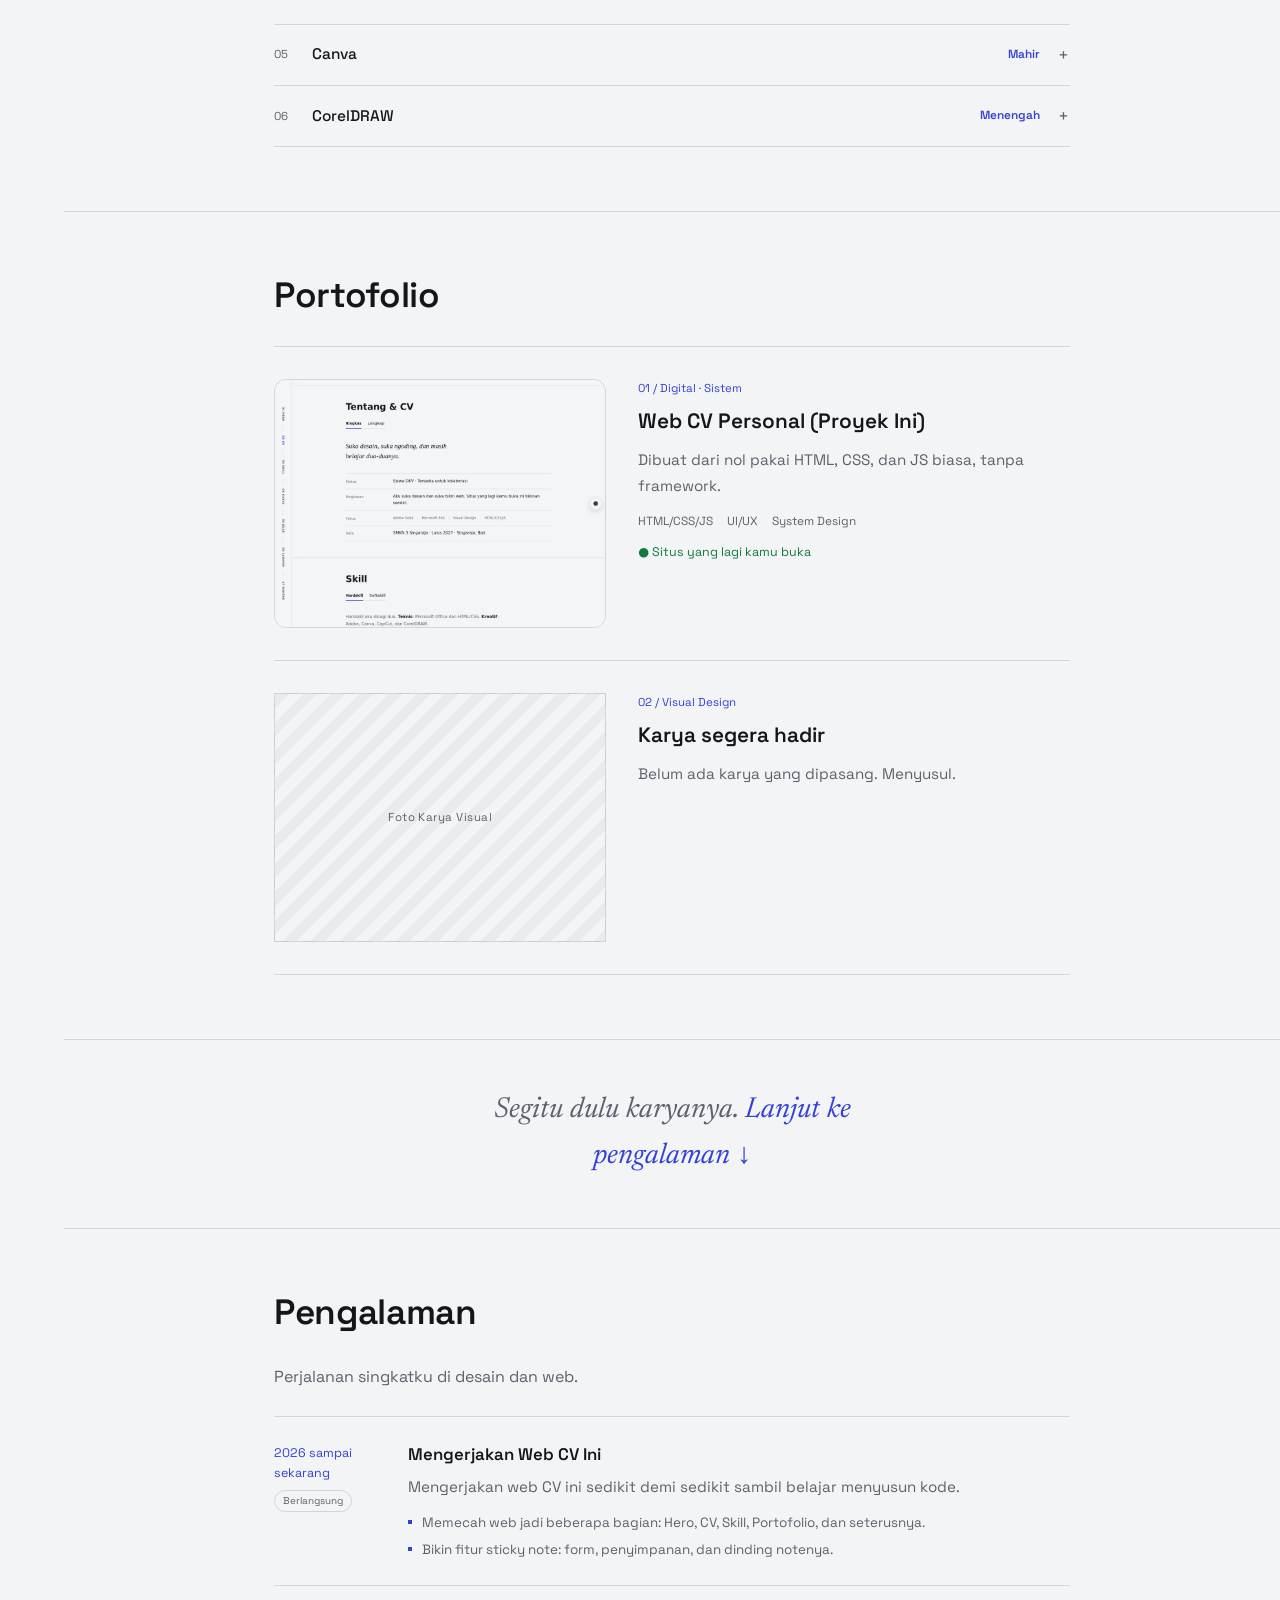
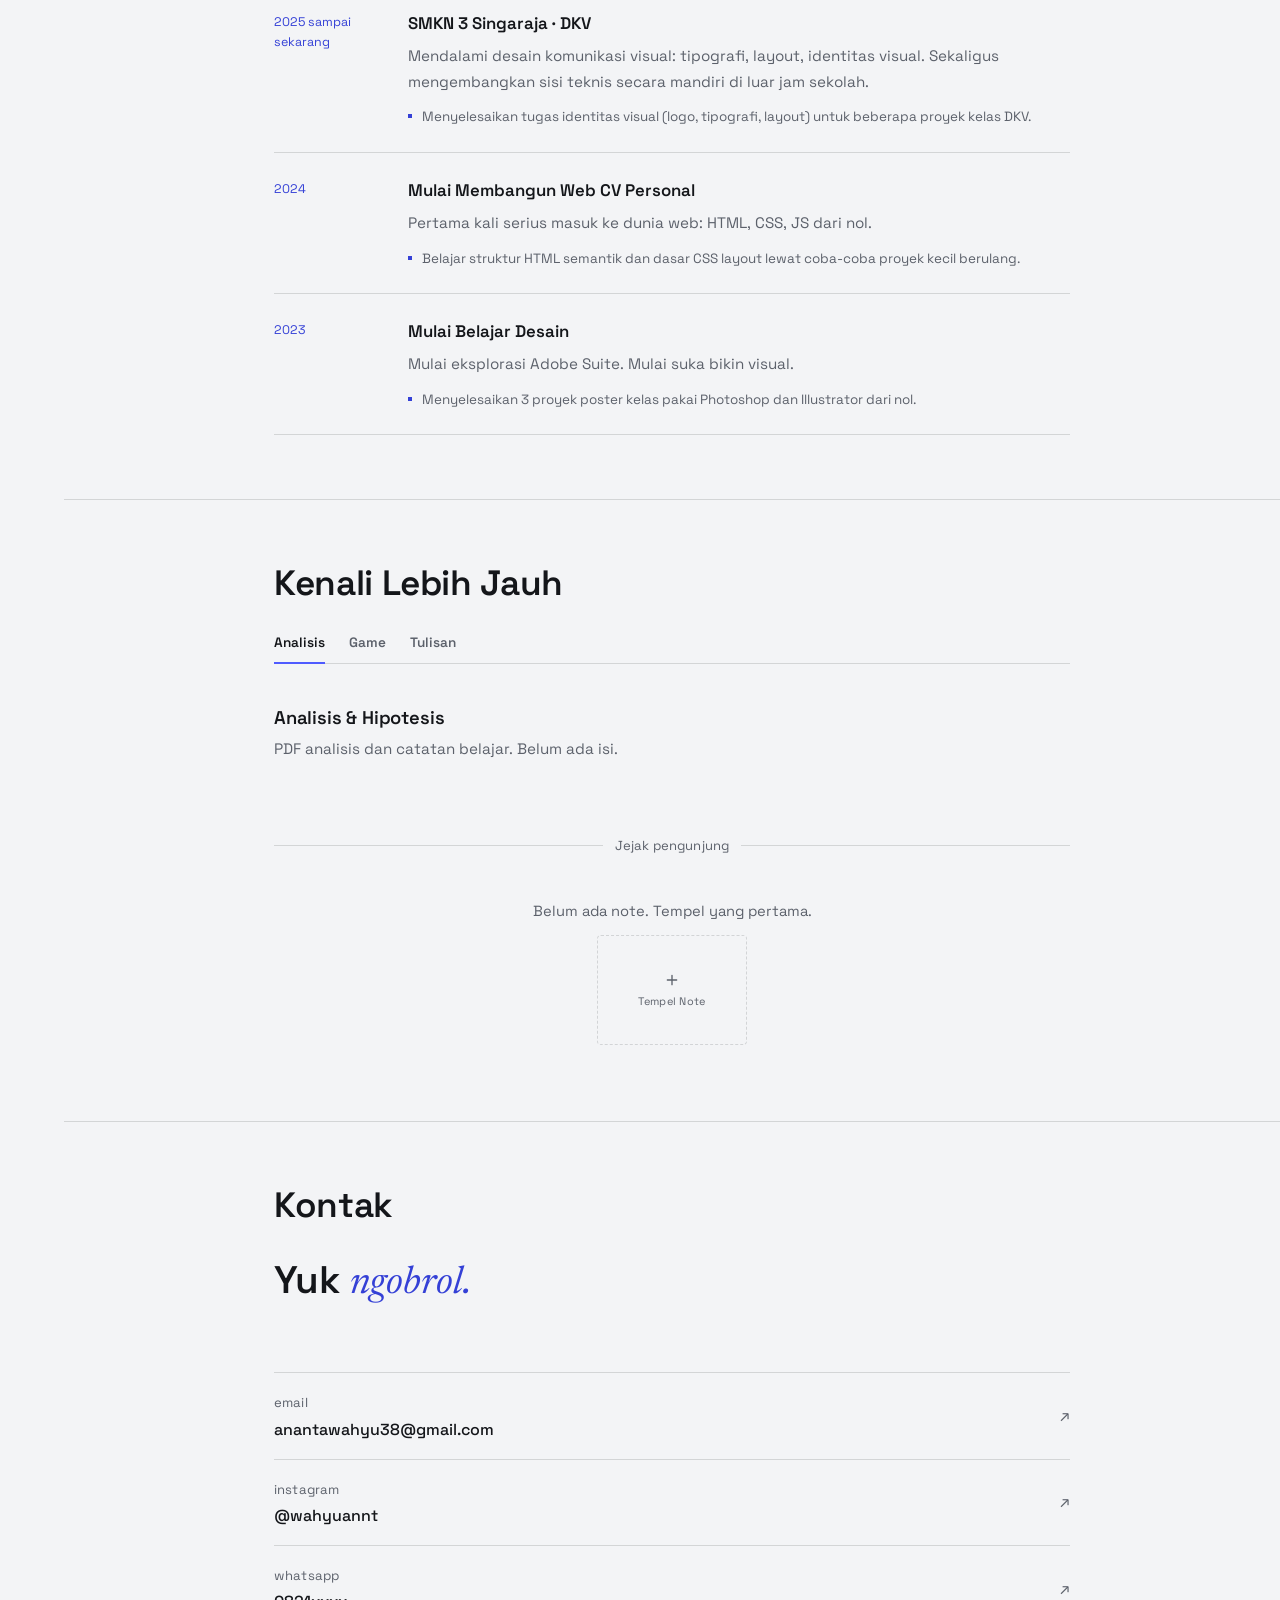
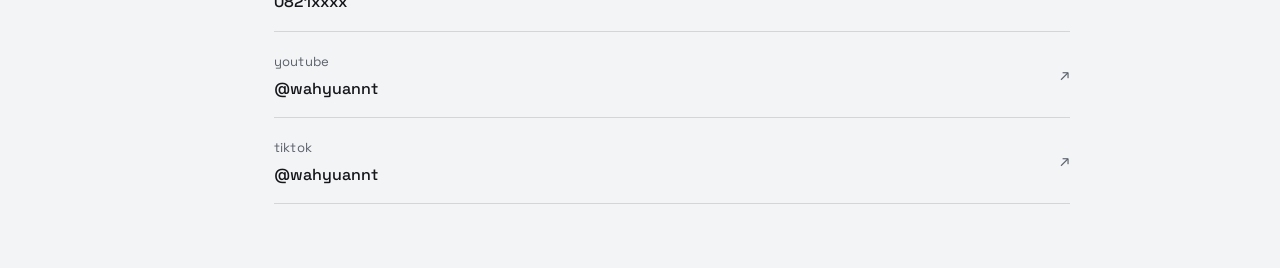
==== commit 95ed6f18: "Update index.html" ====
--- a/index.html
+++ b/index.html
@@ -70,9 +70,9 @@
   <section class="hero" id="hero">
     <div class="wrap hero-grid">
       <div>
-        <p class="hero-kicker rv"><b>DKV × Teknik</b><span class="k-more"> · Singaraja, Bali · Tersedia untuk kolaborasi</span></p>
+        <p class="hero-kicker rv"><b>hidup jokowi</b><span class="k-more"> · wiwok de tok · Tersedia untuk kolaborasi</span></p>
         <h1 class="rv">I Gede Wahyu Ananta</h1>
-        <p class="hero-sub rv">Siswa DKV yang suka ngoding. Web ini aku bikin sendiri.</p>
+        <p class="hero-sub rv">suami sah Ei, calon suami Anastasya Feodorovna Snezhnaya.</p>
         <div class="hero-actions rv">
           <a href="CV-I-Gede-Wahyu-Ananta.pdf" download class="btn-solid">
             <svg width="14" height="14" viewBox="0 0 24 24" fill="none"><path d="M12 3v13m0 0l-5-5m5 5l5-5M4 21h16" stroke="currentColor" stroke-width="2" stroke-linecap="round" stroke-linejoin="round"/></svg>
--- a/style.css
+++ b/style.css
@@ -4,7 +4,7 @@
   --bg:#F3F4F6; --fg:#14161A; --muted:#5C616B; --accent:#3440D6;
   --line:rgba(20,22,26,.14); --surface:rgba(20,22,26,.035);
   --dots:rgba(20,22,26,.07); --stripe:rgba(20,22,26,.04); --pill-bg:rgba(243,244,246,.88);
-  --glow:rgba(52,64,214,.08); --ok:#1B8A4B; --fx:#fff;
+  --glow:rgba(52,64,214,.08); --ok:#137A3E; --fx:#fff;
   --sp-1:4px; --sp-2:8px; --sp-3:12px; --sp-4:16px; --sp-5:24px;
   --sp-6:32px; --sp-7:48px; --sp-8:64px; --sp-9:96px;
   --r:4px; --r-pill:999px;
@@ -63,10 +63,6 @@
 
 .p0-banner{position:relative;width:100%;aspect-ratio:16/9;max-height:calc(100dvh - 140px);z-index:1;
   clip-path:inset(50% 0 50% 0);transform:scale(1.08)}
-.p0-banner .placeholder-img{width:100%;height:100%;border:none;font-size:.8rem}
-.p0-video{position:absolute;inset:0;width:100%;height:100%;object-fit:cover;opacity:0;transition:opacity .4s ease}
-.p0-banner.has-media .p0-video{opacity:1}
-.p0-banner.has-media .p0-fallback{visibility:hidden}
 .p0.done .p0-banner{animation:duar .75s cubic-bezier(.16,1,.3,1) forwards}
 @keyframes duar{
   0%{clip-path:inset(50% 0 50% 0);transform:scale(1.08)}
@@ -76,7 +72,6 @@
   border-bottom:1px solid var(--line);padding-bottom:2px;transition:color .25s ease,opacity .3s ease}
 .p0-skip:hover{color:var(--fg)}
 .p0.done .p0-skip{opacity:0;pointer-events:none}
-@media(max-width:700px){.p0-banner{aspect-ratio:3/2}}
 .p0-flash{position:absolute;inset:0;background:#fff;opacity:0;pointer-events:none;z-index:3}
 .p0.done .p0-flash{animation:flash .5s ease-out forwards}
 @keyframes flash{0%{opacity:.55}100%{opacity:0}}
@@ -113,15 +108,15 @@
 .orb-panel.open .orb-item{opacity:1;visibility:visible;transform:translate(var(--x),var(--y));
   transition:transform .42s var(--ease) calc(var(--i)*24ms),opacity .2s ease calc(var(--i)*24ms),visibility 0s,background .2s ease,color .2s ease,border-color .2s ease}
 .orb-item svg{width:17px;height:17px;fill:none;stroke:currentColor;stroke-width:1.8;stroke-linecap:round;stroke-linejoin:round}
-.orb-item:hover,.orb-item:focus-visible{background:var(--fg);color:var(--bg);outline:none}
-.orb-item:hover,.orb-item:focus-visible{z-index:3}
+.orb-item.hv,.orb-item:focus-visible{background:var(--fg);color:var(--bg);outline:none}
+.orb-item.hv,.orb-item:focus-visible{z-index:3}
 .orb-item.active{color:var(--accent);border-color:var(--accent)}
-.orb-item.active:hover,.orb-item.active:focus-visible{color:var(--bg)}
+.orb-item.active.hv,.orb-item.active:focus-visible{color:var(--bg)}
 .orb-item::after{content:attr(data-label);position:absolute;top:50%;transform:translateY(-50%);white-space:nowrap;font-size:.72rem;font-weight:600;
   padding:5px 10px;border-radius:var(--r-pill);background:var(--fg);color:var(--bg);opacity:0;pointer-events:none;transition:opacity .15s ease}
 .orb-panel[data-side="right"] .orb-item::after{right:calc(100% + 8px)}
 .orb-panel[data-side="left"] .orb-item::after{left:calc(100% + 8px)}
-.orb-item:hover::after,.orb-item:focus-visible::after{opacity:1}
+.orb-item.hv::after,.orb-item:focus-visible::after{opacity:1}
 .orb-item.tip{z-index:2}.orb-item.tip::after{opacity:1}
 @media(prefers-reduced-motion:reduce){.orb,.orb-item,.orb-core{transition:none!important}}
 
@@ -300,6 +295,7 @@
 .btn-solid,.tabs button,.exp-tabs button,.sn-add,.p0-skip{transition:transform .16s var(--ease-out),background-color .2s ease,color .2s ease,border-color .2s ease}
 .btn-solid:active,.tabs button:active,.exp-tabs button:active,.sn-add:active{transform:scale(.97)}
 .sn-wrap{padding:var(--sp-3) 0}
+.sn-msg{margin:0;font-size:.85rem;color:var(--muted);min-height:1.2em}
 .sn-wrap:not(:has(.sn))::before{content:"Belum ada note. Tempel yang pertama.";width:100%;text-align:center;font-size:.92rem;color:var(--muted)}
 html[lang="en"] .sn-wrap:not(:has(.sn))::before{content:"No notes yet. Pin the first one."}
 @media(max-width:700px){.sec{padding:var(--sp-7) 0}.hero{min-height:auto;padding:var(--sp-7) 0}.threshold{padding:var(--sp-6) var(--sp-5)}}
@@ -311,28 +307,212 @@
 .orb-wrap:not(.ready) .orb{visibility:hidden;pointer-events:none}
 .orb-wrap:not(.ready) .orb-panel{display:none}
 .orb::after{content:'';position:absolute;inset:-1px;border-radius:50%;border:1.5px solid var(--accent);opacity:0;pointer-events:none}
-.orb.hint::after{animation:orbHint 2.4s var(--ease-out) .9s 3}
-.orb.flying{pointer-events:none}
+.orb.hint::after{animation:orbHint 2.4s var(--ease-out) .6s 2}
+.orb.flying{pointer-events:none;-webkit-backdrop-filter:none;backdrop-filter:none;background:color-mix(in srgb,var(--bg) 92%,var(--fg) 8%)}
 .orb.pop{animation:orbPop .55s cubic-bezier(.34,1.56,.64,1)}
 @keyframes orbPop{from{transform:scale(.2);opacity:0}to{transform:scale(1);opacity:1}}
 @keyframes orbHint{0%{transform:scale(1);opacity:.55}100%{transform:scale(1.9);opacity:0}}
-.orb-fx{position:fixed;inset:0;z-index:70;pointer-events:none;overflow:hidden}
-.orb-fx i{position:fixed;border-radius:50%;will-change:transform,opacity}
+.orb-fx{position:fixed;inset:0;z-index:70;pointer-events:none;overflow:hidden;contain:paint}
+.orb-fx i{position:fixed;border-radius:50%}
 @media(prefers-reduced-motion:reduce){.orb.pop,.orb.hint::after,.p0-scroll svg{animation:none}}
 
-/* TOMBOL LANJUT DRAMATIS + HERO KOSONG SEBELUM BOOM */
-.p0-scroll{padding:17px 38px;gap:12px;font-size:1rem;font-weight:700;letter-spacing:.01em;color:var(--bg);border-color:transparent;
-  background:linear-gradient(110deg,var(--fg) 35%,color-mix(in srgb,var(--fg) 55%,var(--accent)) 50%,var(--fg) 65%) 0 0/250% 100%;
-  box-shadow:0 10px 30px color-mix(in srgb,var(--accent) 35%,transparent);animation:lanjutShine 2.8s linear infinite}
-.p0-scroll::before,.p0-scroll::after{content:'';position:absolute;inset:-1px;border-radius:inherit;border:2px solid var(--accent);opacity:0;pointer-events:none;animation:lanjutPing 2.4s var(--ease-out) infinite}
-.p0-scroll::after{animation-delay:1.2s}
-.p0-scroll svg{width:20px;height:20px}
-.p0.ready .p0-scroll:hover{transform:translate(-50%,0) scale(1.07);border-color:transparent}
-.p0.ready .p0-scroll:active{transform:translate(-50%,0) scale(.95)}
-.p0-scroll.nudge{animation:lanjutNudge .6s var(--ease-out),lanjutShine 2.8s linear infinite}
-@keyframes lanjutShine{to{background-position:-250% 0}}
-@keyframes lanjutPing{0%{transform:scale(1);opacity:.7}100%{transform:scale(1.5,1.9);opacity:0}}
-@keyframes lanjutNudge{0%,100%{transform:translate(-50%,0) scale(1)}35%{transform:translate(-50%,-6px) scale(1.14)}65%{transform:translate(-50%,0) scale(.97)}}
+/* TOMBOL LANJUT: pil solid minimalis, satu denyut lembut */
+.p0-scroll{bottom:calc(var(--sp-6) + env(safe-area-inset-bottom,0px));padding:15px 28px 15px 32px;gap:10px;font-size:.95rem;font-weight:600;letter-spacing:0;color:var(--bg);
+  background:var(--fg);border:0;box-shadow:0 8px 24px rgba(0,0,0,.14);animation:lanjutPulse 2.8s var(--ease-out) infinite;
+  transition:opacity .5s var(--ease),transform .25s var(--ease-out)}
+.p0-scroll::before,.p0-scroll::after{content:none;animation:none}
+.p0-scroll svg{width:18px;height:18px}
+@media (hover:hover) and (pointer:fine){.p0.ready .p0-scroll:hover{transform:translate(-50%,0) scale(1.04)}}
+.p0.ready .p0-scroll:active{transform:translate(-50%,0) scale(.97)}
+.p0-scroll.nudge{animation:lanjutNudge .6s var(--ease-out),lanjutPulse 2.8s var(--ease-out) infinite}
+@keyframes lanjutPulse{0%{box-shadow:0 8px 24px rgba(0,0,0,.14),0 0 0 0 color-mix(in srgb,var(--fg) 28%,transparent)}70%,100%{box-shadow:0 8px 24px rgba(0,0,0,.14),0 0 0 16px transparent}}
+@keyframes lanjutNudge{0%,100%{transform:translate(-50%,0) scale(1)}40%{transform:translate(-50%,-5px) scale(1.08)}70%{transform:translate(-50%,0) scale(.98)}}
 html.hero-wait #hero .rv{opacity:0!important}
 html.hero-wait body.past-intro .rail{opacity:0}
 @media(prefers-reduced-motion:reduce){.p0-scroll,.p0-scroll::before,.p0-scroll::after{animation:none}}
+
+/* FOKUS TERLIHAT UNTUK KEYBOARD */
+a:focus-visible,button:focus-visible,input:focus-visible,textarea:focus-visible{outline:2px solid var(--accent);outline-offset:3px}
+
+/* MENU ORB RINGAN DI HP: tanpa blur kaca pada tiap ikon, lapisan disiapkan sebelum animasi */
+.orb-item{-webkit-backdrop-filter:none;backdrop-filter:none;background:color-mix(in srgb,var(--bg) 90%,var(--fg) 10%);box-shadow:0 2px 10px rgba(0,0,0,.08);will-change:transform,opacity}
+.orb-item.hv,.orb-item:focus-visible{background:var(--fg)}
+
+/* STATUS TERPILIH (sentuh): ikon menyala + label berpanah, ikon lain meredup */
+.orb-item.sel{background:var(--accent);color:#fff;border-color:var(--accent);z-index:4;box-shadow:0 0 0 4px color-mix(in srgb,var(--accent) 22%,transparent)}
+.orb-item.sel::after{opacity:1;content:attr(data-label) "  \2192";background:var(--accent);color:#fff}
+.orb-panel.has-sel.open .orb-item:not(.sel){opacity:.45;transition:opacity .2s ease,background .2s ease,color .2s ease,border-color .2s ease}
+
+/* BANNER FLEKSIBEL: bentuk mengikuti aset yang dipakai; FOTO HERO */
+.hero-portrait{position:relative;overflow:hidden}
+.hero-photo{position:absolute;inset:0;width:100%;height:100%;object-fit:cover;display:block}
+.hero-portrait.has-photo{background:none;border-color:transparent}
+.hero-portrait.has-photo .ph-text{display:none}
+@media(max-width:800px){.hero-portrait{width:min(210px,26dvh);max-width:none}}
+
+
+/* KARTU STATUS DI SAMPING FOTO (HP/tablet kecil): mengisi ruang kosong dengan info singkat yang jujur */
+.hero-facts{display:none;list-style:none;margin:0;padding:0}
+@media(max-width:800px){
+  .k-more{display:none}
+  .hero-side{display:flex;gap:var(--sp-4);order:-1;align-items:flex-start}
+  .hero-portrait{order:0;flex:none;align-self:flex-start}
+  .hero-facts{display:flex;flex-direction:column;justify-content:space-between;flex:1;min-width:0;align-self:stretch}
+  .hero-facts li{border-top:1px solid var(--line);padding-top:10px;font-size:.84rem;line-height:1.35;color:var(--fg)}
+  .hero-facts li:first-child{border-top:0;padding-top:0}
+  .hero-facts small{display:block;font-size:.72rem;color:var(--muted);margin-bottom:2px}
+  .hero-facts em{font-style:normal;font-weight:600}
+  .hero-facts .dot{display:inline-block;width:7px;height:7px;border-radius:50%;background:var(--ok);margin-right:6px;vertical-align:1px}
+}
+@media(max-width:379px){.hero-facts li:nth-child(4){display:none}}
+@media(max-width:339px){.hero-facts li{font-size:.76rem;padding-top:7px}.hero-facts small{font-size:.66rem}}
+
+/* PANGGUNG INTRO v3 (png + animasi dari kode): layar penuh di dalam banner, semua gaya berawalan st-/--s- */
+.p0-banner{position:absolute;inset:0;width:100%;height:100%;max-height:none;aspect-ratio:auto}
+.stage{--s-bg:#fbfbfd;--s-ink:#1d1d1f;--s-glow:rgba(0,0,0,.04);--s-by:50%;--s-bh:clamp(100px,19svh,210px);--s-pw:min(94svh,64vw);--s-ph:calc(var(--s-pw)*1.002);--s-ts:min(5vw,9svh);--s-qw:max(120px,calc(50vw - var(--s-pw)/2 - 4.5vw));--s-ease:cubic-bezier(.16,1,.3,1);--s-T:12s;--s-serif:Anton,Impact,"Arial Narrow",sans-serif;--s-sans:Inter,system-ui,-apple-system,sans-serif;
+  position:absolute;inset:0;overflow:hidden;isolation:isolate;background:var(--s-bg);color:var(--s-ink);transition:background .6s var(--s-ease)}
+html[data-theme="dark"] .stage{--s-bg:#000;--s-ink:#f5f5f7;--s-glow:rgba(120,150,255,.12)}
+@media (max-aspect-ratio:1/1){.stage{--s-by:57%;--s-bh:clamp(52px,9.5svh,96px);--s-pw:min(122vw,76svh);--s-ts:10vw;--s-qw:46vw}.st-t.st-w{--s-u:calc(var(--s-ts)*var(--s-s)*1.3)}.st-q.st-bot .st-t{--s-u:calc(var(--s-ts)*var(--s-s)*1.15)}.st-q.st-bot.st-l .st-t{left:24%}.st-q.st-bot.st-r .st-t{left:76%}.st-q.st-bot .st-t:nth-child(1){top:17%}.st-q.st-bot .st-t:nth-child(2){top:50%}.st-q.st-bot .st-t:nth-child(3){top:83%}}
+.st-glow,.st-photo{position:absolute;bottom:0;left:50%;width:var(--s-pw);margin-left:calc(var(--s-pw)/-2);pointer-events:none}
+.st-glow{height:var(--s-pw);background:radial-gradient(closest-side,var(--s-glow),transparent);animation:stFade 1.6s 0s both}
+.st-photo{height:var(--s-ph);background:50% 100%/100% 100% no-repeat;animation:stRise 1.5s .1s var(--s-ease) both}
+@keyframes stRise{from{opacity:0;transform:translateY(5%) scale(.98)}}
+@keyframes stFade{from{opacity:0}}
+.st-mq{position:absolute;inset:0;pointer-events:none;animation:stFade 1.4s .35s both}
+.st-row{position:absolute;left:0;right:0;top:calc(var(--s-by) - var(--s-bh)/2);height:var(--s-bh);overflow:hidden;display:flex;align-items:center}
+.st-track{display:flex;width:max-content;animation:stMq 50s linear infinite;will-change:transform}
+@keyframes stMq{to{transform:translate3d(-50%,0,0)}}
+.st-track span{font:400 calc(var(--s-bh)*.8)/1.2 var(--s-serif);text-transform:uppercase;letter-spacing:.01em;white-space:nowrap;padding-right:.6em}
+.st-fill{color:var(--s-ink)}
+.st-line{inset:auto;left:0;right:0;top:calc(var(--s-by) - var(--s-bh)/2);height:var(--s-bh);-webkit-mask-repeat:no-repeat;mask-repeat:no-repeat;-webkit-mask-position:var(--s-mx,0px) var(--s-my,0px);mask-position:var(--s-mx,0px) var(--s-my,0px);-webkit-mask-size:var(--s-mw,0px) var(--s-mh,0px);mask-size:var(--s-mw,0px) var(--s-mh,0px);mix-blend-mode:difference;color:transparent;-webkit-text-stroke:1.4px #fff;animation-delay:.55s}
+.st-line .st-row{top:0}
+/* kelompok logo: kotak aman di atas / di bawah jalur teks */
+.st-q{position:absolute;width:var(--s-qw);translate:calc(var(--s-px,0)*var(--s-k)*1px) calc(var(--s-py,0)*var(--s-k)*1px);transition:translate 1s var(--s-ease);animation:stFade 1.2s 0s both}
+.st-q.st-l{left:3%}.st-q.st-r{right:3%}
+.st-q.st-top{top:4%;height:calc(var(--s-by) - var(--s-bh)/2 - 8%)}
+.st-q.st-bot{z-index:3;top:calc(var(--s-by) + var(--s-bh)/2 + 4%);height:calc(96% - var(--s-by) - var(--s-bh)/2 - 4%)}
+.st-t{--s-u:calc(var(--s-ts)*var(--s-s));position:absolute;left:calc(var(--s-dx)*1%);top:calc(var(--s-dy)*1%);width:var(--s-u);height:var(--s-u);margin:calc(var(--s-u)/-2) 0 0 calc(var(--s-u)/-2);rotate:calc(var(--s-r)*1deg);perspective:600px}
+.st-t.st-w{width:calc(var(--s-u)*2.6);height:calc(var(--s-u)*.9);margin:calc(var(--s-u)*-.45) 0 0 calc(var(--s-u)*-1.3)}
+.st-m{display:block;width:100%;height:100%;transition:opacity 1s var(--s-ease),transform 1s var(--s-ease)}
+.st-q.st-top .st-m{opacity:.22;transform:scale(.82)}
+.st-q.st-top .st-m.st-in{opacity:1;transform:scale(1.04)}
+.st-q.st-top .st-m.st-hi{opacity:1;transform:scale(1.06)}
+/* kartu putih seragam + garis tepi & bayangan: terlihat di mode terang maupun gelap */
+.st-t b{display:grid;place-items:center;width:100%;height:100%;border-radius:24%;overflow:hidden;padding:14%;
+ background:linear-gradient(160deg,#fff,#eceef3);
+ box-shadow:0 0 0 1px rgba(0,0,0,.14),inset 0 1px 1px #fff,inset 0 -2px 4px rgba(0,0,0,.07),0 16px 28px -10px rgba(0,0,0,.42);
+ animation:stFa 9s ease-in-out infinite alternate;animation-delay:calc(var(--s-j)*-1.7s)}
+.st-t:nth-child(even) b{animation-name:stFb;animation-duration:11s}
+.st-t.st-w b{border-radius:18px;padding:5% 7%}
+.st-t b>*{width:100%;height:100%;object-fit:contain;display:block}
+.st-t b.st-c{padding:22%;background:linear-gradient(160deg,color-mix(in srgb,var(--s-c) 70%,#fff),var(--s-c) 60%,color-mix(in srgb,var(--s-c) 78%,#000));
+ box-shadow:0 0 0 1px rgba(0,0,0,.12),inset 0 1px 1px rgba(255,255,255,.6),inset 0 -2px 4px rgba(0,0,0,.18),0 16px 28px -10px rgba(0,0,0,.5)}
+.st-t b.st-c svg{color:var(--s-c)}
+@keyframes stFa{from{transform:rotateX(8deg) rotateY(-12deg) translate(0,0)}to{transform:rotateX(-6deg) rotateY(12deg) translate(4%,-9%)}}
+@keyframes stFb{from{transform:rotateZ(-6deg) rotateY(10deg) translate(-4%,5%)}to{transform:rotateZ(7deg) rotateY(-10deg) translate(3%,-8%)}}
+.st-q.st-bot .st-t:nth-child(1) b{animation:stFlipY 7s ease-in-out infinite}
+.st-q.st-bot .st-t:nth-child(2) b{animation:stFlipX 8s ease-in-out infinite -2s}
+.st-q.st-bot .st-t:nth-child(3) b{animation:stSpinZ 9s ease-in-out infinite -4s}
+@keyframes stFlipY{0%,55%{transform:rotateY(0)}78%,100%{transform:rotateY(360deg)}}
+@keyframes stFlipX{0%,60%{transform:rotateX(0)}82%,100%{transform:rotateX(360deg)}}
+@keyframes stSpinZ{0%,50%{transform:rotateZ(0) scale(1)}62%{transform:rotateZ(-16deg) scale(1.14)}78%{transform:rotateZ(16deg) scale(1.14)}92%,100%{transform:rotateZ(0) scale(1)}}
+/* petunjuk easter egg */
+.st-t[data-e]{cursor:pointer}
+
+
+
+
+
+.st-t[data-e] b{position:relative}
+.st-t[data-e] b::before{content:"";position:absolute;inset:0;background:linear-gradient(115deg,transparent 40%,rgba(255,255,255,.6) 50%,transparent 60%);transform:translateX(-130%);animation:stShine 5s ease-in-out infinite;animation-delay:calc(var(--s-j)*-1.3s)}
+@keyframes stShine{0%,62%{transform:translateX(-130%)}82%,100%{transform:translateX(130%)}}
+
+
+#stFl{position:absolute;inset:0;background:#fff;opacity:0;pointer-events:none;z-index:8}
+#stFl.go{animation:stFlash .5s ease-out}
+@keyframes stFlash{0%{opacity:.9}100%{opacity:0}}
+#stPop{position:absolute;left:50%;bottom:calc(96px + env(safe-area-inset-bottom,0px));translate:-50% 0;z-index:9;width:min(92vw,360px);background:var(--s-bg);background:color-mix(in srgb,var(--s-bg) 90%,transparent);color:var(--s-ink);border:1px solid rgba(128,128,128,.3);border:1px solid color-mix(in srgb,var(--s-ink) 16%,transparent);border-radius:20px;padding:16px 18px;box-shadow:0 24px 50px -14px rgba(0,0,0,.45);-webkit-backdrop-filter:blur(14px);backdrop-filter:blur(14px);animation:stPopin .5s var(--s-ease)}
+#stPop[hidden]{display:none}
+@keyframes stPopin{from{opacity:0;transform:translateY(16px)}}
+#stPop h3{font:400 24px/1 var(--s-serif);text-transform:uppercase;letter-spacing:.03em;margin-bottom:10px}
+#stPop p{font:600 14px/1.4 var(--s-sans);display:flex;justify-content:space-between;gap:12px;padding:7px 0;border-top:1px solid color-mix(in srgb,var(--s-ink) 10%,transparent)}
+#stPop p span:last-child{opacity:.6}
+#stPop .st-x{position:absolute;top:10px;right:12px;border:0;background:none;color:inherit;font-size:18px;cursor:pointer;opacity:.5}
+#stPop .st-dn{font-size:12px}
+.st-eq{display:flex;gap:4px;align-items:flex-end;height:30px;margin:4px 0 8px}
+.st-eq i{width:6px;border-radius:2px;background:var(--s-ink);animation:stEq .7s ease-in-out infinite alternate}
+.st-eq i:nth-child(2n){animation-duration:.5s}.st-eq i:nth-child(3n){animation-duration:.9s}
+@keyframes stEq{from{height:15%}to{height:100%}}
+.st-gal{display:grid;grid-template-columns:1fr 1fr;gap:8px;margin-bottom:6px}
+.st-gal div{aspect-ratio:4/3;border-radius:12px;overflow:hidden;display:grid;padding:8px;background:linear-gradient(135deg,var(--s-a),var(--s-b));color:#fff;font:700 11px/1 var(--s-sans);letter-spacing:.08em;text-transform:uppercase}
+.st-gal img{width:100%;height:100%;object-fit:cover;grid-area:1/1}.st-gal span{grid-area:1/1;align-self:end}
+
+
+/* ===== v3: kilap, kedalaman, animasi ===== */
+.st-glow{transform-origin:50% 100%;animation:stFade 1.6s .3s both,stBreathe 7s 1.9s ease-in-out infinite alternate}
+@keyframes stBreathe{to{transform:scale(1.1)}}
+.st-t{animation:stTin 1.3s 0s cubic-bezier(.2,1.25,.3,1) both}
+@keyframes stTin{from{opacity:0;transform:perspective(600px) translateY(34px) rotateX(65deg) scale(.6)}}
+@keyframes stFa{from{transform:rotateX(10deg) rotateY(-15deg) translate(-3%,2%)}to{transform:rotateX(-8deg) rotateY(15deg) translate(5%,-13%)}}
+@keyframes stFb{from{transform:rotateZ(-8deg) rotateY(12deg) translate(-5%,6%)}to{transform:rotateZ(9deg) rotateY(-12deg) translate(4%,-12%)}}
+.st-t b{position:relative;will-change:transform}
+.st-t b::after{content:"";position:absolute;inset:0;border-radius:inherit;pointer-events:none;background:linear-gradient(165deg,rgba(255,255,255,.75) 0%,rgba(255,255,255,.14) 36%,rgba(255,255,255,0) 50%),linear-gradient(0deg,rgba(0,0,0,.07),transparent 28%)}
+.st-t b.st-c::after{background:linear-gradient(165deg,rgba(255,255,255,.5) 0%,rgba(255,255,255,.1) 38%,transparent 52%),linear-gradient(0deg,rgba(0,0,0,.16),transparent 35%)}
+.st-t b::before{content:"";position:absolute;inset:0;z-index:1;pointer-events:none;transform:translateX(-130%);background:linear-gradient(115deg,transparent 36%,rgba(170,205,255,.35) 46%,rgba(255,255,255,.95) 50%,rgba(255,190,230,.3) 54%,transparent 64%)}
+.st-q.st-top .st-m.st-hi b::before{animation:stSweep 1.5s .1s var(--s-ease) both}
+@keyframes stSweep{from{transform:translateX(-130%)}to{transform:translateX(130%)}}
+
+@media (min-aspect-ratio:1/1){
+.st-q.st-l.st-top .st-t:nth-child(1){left:26%;top:17%}.st-q.st-l.st-top .st-t:nth-child(2){left:72%;top:24%}.st-q.st-l.st-top .st-t:nth-child(3){left:24%;top:48%}.st-q.st-l.st-top .st-t:nth-child(4){left:78%;top:50%}.st-q.st-l.st-top .st-t:nth-child(5){left:50%;top:82%}
+.st-q.st-r.st-top .st-t:nth-child(1){left:70%;top:17%}.st-q.st-r.st-top .st-t:nth-child(2){left:26%;top:24%}.st-q.st-r.st-top .st-t:nth-child(3){left:76%;top:46%}.st-q.st-r.st-top .st-t:nth-child(4){left:24%;top:50%}.st-q.st-r.st-top .st-t:nth-child(5){left:50%;top:82%}
+}
+
+/* animasi baru jalan saat "duar", dan berhenti saat panggung di luar layar atau tab tersembunyi (hemat baterai) */
+/* !important karena shorthand `animation` pada tiap elemen akan menyetel ulang play-state ke running */
+.p0:not(.go) .stage *,.p0:not(.go) .stage *::before,.p0:not(.go) .stage *::after,.p0:not(.go) .stage,.stage.off *,.stage.off *::before,.stage.off *::after,.stage.off{animation-play-state:paused!important}
+.st-t:not(.st-on),.st-t:not(.st-on) *,.st-t:not(.st-on) *::before,.st-t:not(.st-on) *::after{animation-play-state:paused!important}
+.stage.lite .st-t{perspective:none}
+.stage.lite .st-t b::before{display:none}
+.stage.lite .st-glow{animation:stFade 1.6s 0s both}
+.stage.lite .st-t b,.stage.lite .st-t:nth-child(even) b,.stage.lite .st-q.st-bot .st-t:nth-child(1) b,.stage.lite .st-q.st-bot .st-t:nth-child(2) b,.stage.lite .st-q.st-bot .st-t:nth-child(3) b{animation:stMid 7s ease-in-out infinite alternate;will-change:auto}
+@keyframes stMid{from{transform:rotate(-4deg) translateY(0)}to{transform:rotate(4deg) translateY(-9%)}}
+.stage.low .st-t b,.stage.low .st-t:nth-child(even) b,.stage.low .st-q.st-bot .st-t:nth-child(1) b,.stage.low .st-q.st-bot .st-t:nth-child(2) b,.stage.low .st-q.st-bot .st-t:nth-child(3) b{animation:stLite 6s ease-in-out infinite alternate;will-change:auto}
+.stage.low .st-t{animation:stFade .8s 0s both}
+.stage.low .st-t b::before{display:none}
+.stage.low .st-glow{animation:stFade 1.6s 0s both}
+.stage.lite .st-m::before,.stage.lite .st-m::after{display:none}
+.stage.lite .st-sp:nth-child(n+6){display:none}
+.stage.low .st-spk{display:none}
+.stage.lite .st-line{mix-blend-mode:normal;-webkit-text-stroke-color:var(--s-ink)}
+
+/* ===== v4: kedalaman 3D, bayangan hidup, kilau, ikon buatan ===== */
+@keyframes stFa{from{transform:rotateX(14deg) rotateY(-18deg) translate3d(-3%,2%,0)}to{transform:rotateX(-10deg) rotateY(18deg) translate3d(5%,-13%,40px)}}
+@keyframes stFb{from{transform:rotateZ(-9deg) rotateY(14deg) translate3d(-5%,6%,0)}to{transform:rotateZ(10deg) rotateY(-14deg) translate3d(4%,-12%,36px)}}
+@keyframes stLite{from{transform:translateY(0)}to{transform:translateY(-8%)}}
+.st-m{position:relative}
+.st-m.st-hi::before,.st-q.st-bot .st-m::before{content:"";position:absolute;left:12%;right:12%;bottom:-17%;height:14%;border-radius:50%;pointer-events:none;background:radial-gradient(closest-side,rgba(0,0,0,.3),transparent);animation:stBlob 9s ease-in-out infinite alternate;animation-delay:calc(var(--s-j)*-1.7s)}
+@keyframes stBlob{from{transform:scale(1.05);opacity:.9}to{transform:scale(.68) translateY(6px);opacity:.4}}
+.st-m.st-hi::after,.st-q.st-bot .st-m::after{content:"";position:absolute;top:-9%;right:-9%;width:26%;height:26%;z-index:2;pointer-events:none;opacity:0;background:linear-gradient(135deg,#8fb4ff,#d49bff);clip-path:polygon(50% 0,60% 40%,100% 50%,60% 60%,50% 100%,40% 60%,0 50%,40% 40%);animation:stTwinkle 3.6s ease-in-out infinite;animation-delay:calc(var(--s-j)*-.9s)}
+@keyframes stTwinkle{0%,55%,100%{opacity:0;transform:scale(.3) rotate(0)}70%{opacity:1;transform:scale(1) rotate(45deg)}85%{opacity:0;transform:scale(.4) rotate(90deg)}}
+.st-q.st-bot .st-t b::before{animation:stShine 5s ease-in-out infinite;animation-delay:calc(var(--s-j)*-1.3s)}
+.st-spk{position:absolute;inset:0;pointer-events:none}
+.st-sp{position:absolute;opacity:0;background:linear-gradient(135deg,#8fb4ff,#d49bff);clip-path:polygon(50% 0,60% 40%,100% 50%,60% 60%,50% 100%,40% 60%,0 50%,40% 40%);animation:stSp 4.5s ease-in-out infinite}
+@keyframes stSp{0%,60%,100%{opacity:0;transform:scale(.3)}75%{opacity:.9;transform:scale(1) rotate(45deg)}90%{opacity:0;transform:scale(.4) rotate(90deg)}}
+.st-t b.st-c{padding:0;background:none;box-shadow:0 0 0 1px rgba(0,0,0,.12),0 16px 28px -10px rgba(0,0,0,.5)}
+.st-t b.st-c svg{display:block;width:100%;height:100%}
+/* "duar" ringan: dua tirai warna latar membuka dari tengah (transform saja), menggantikan animasi clip-path yang memaksa gambar ulang seluruh panggung */
+.p0-banner{clip-path:none;transform:none}
+.p0.done .p0-banner{animation:none}
+.p0-banner::before,.p0-banner::after{content:"";position:absolute;left:0;right:0;height:50.3%;background:var(--bg);z-index:20;pointer-events:none;will-change:transform}
+.p0-banner::before{top:0}.p0-banner::after{bottom:0}
+.p0.done .p0-banner::before{animation:stOpenT .75s cubic-bezier(.16,1,.3,1) forwards}
+.p0.done .p0-banner::after{animation:stOpenB .75s cubic-bezier(.16,1,.3,1) forwards}
+@keyframes stOpenT{to{transform:translateY(-101%)}}
+@keyframes stOpenB{to{transform:translateY(101%)}}
+@media (prefers-reduced-motion:reduce){.p0-banner::before,.p0-banner::after{display:none}}
+
+/* ===== kilau hemat: di tingkat menengah/ringan hanya SATU logo berkilau pada satu waktu (sapuan cahaya + bintang), bergantian acak ===== */
+.stage.lite .st-m.st-glint b::before{display:block;animation:stSweep 1.1s var(--s-ease) both}
+.stage.lite .st-m.st-glint::after{display:block;content:"";position:absolute;top:-9%;right:-9%;width:26%;height:26%;z-index:2;pointer-events:none;background:linear-gradient(135deg,#8fb4ff,#d49bff);clip-path:polygon(50% 0,60% 40%,100% 50%,60% 60%,50% 100%,40% 60%,0 50%,40% 40%);animation:stGlint 1.2s ease-out both}
+@keyframes stGlint{0%{opacity:0;transform:scale(.3) rotate(0)}40%{opacity:1;transform:scale(1) rotate(45deg)}100%{opacity:0;transform:scale(.4) rotate(90deg)}}
+@media (prefers-reduced-motion:reduce){.stage,.stage *{animation:none!important;transition:none!important}}
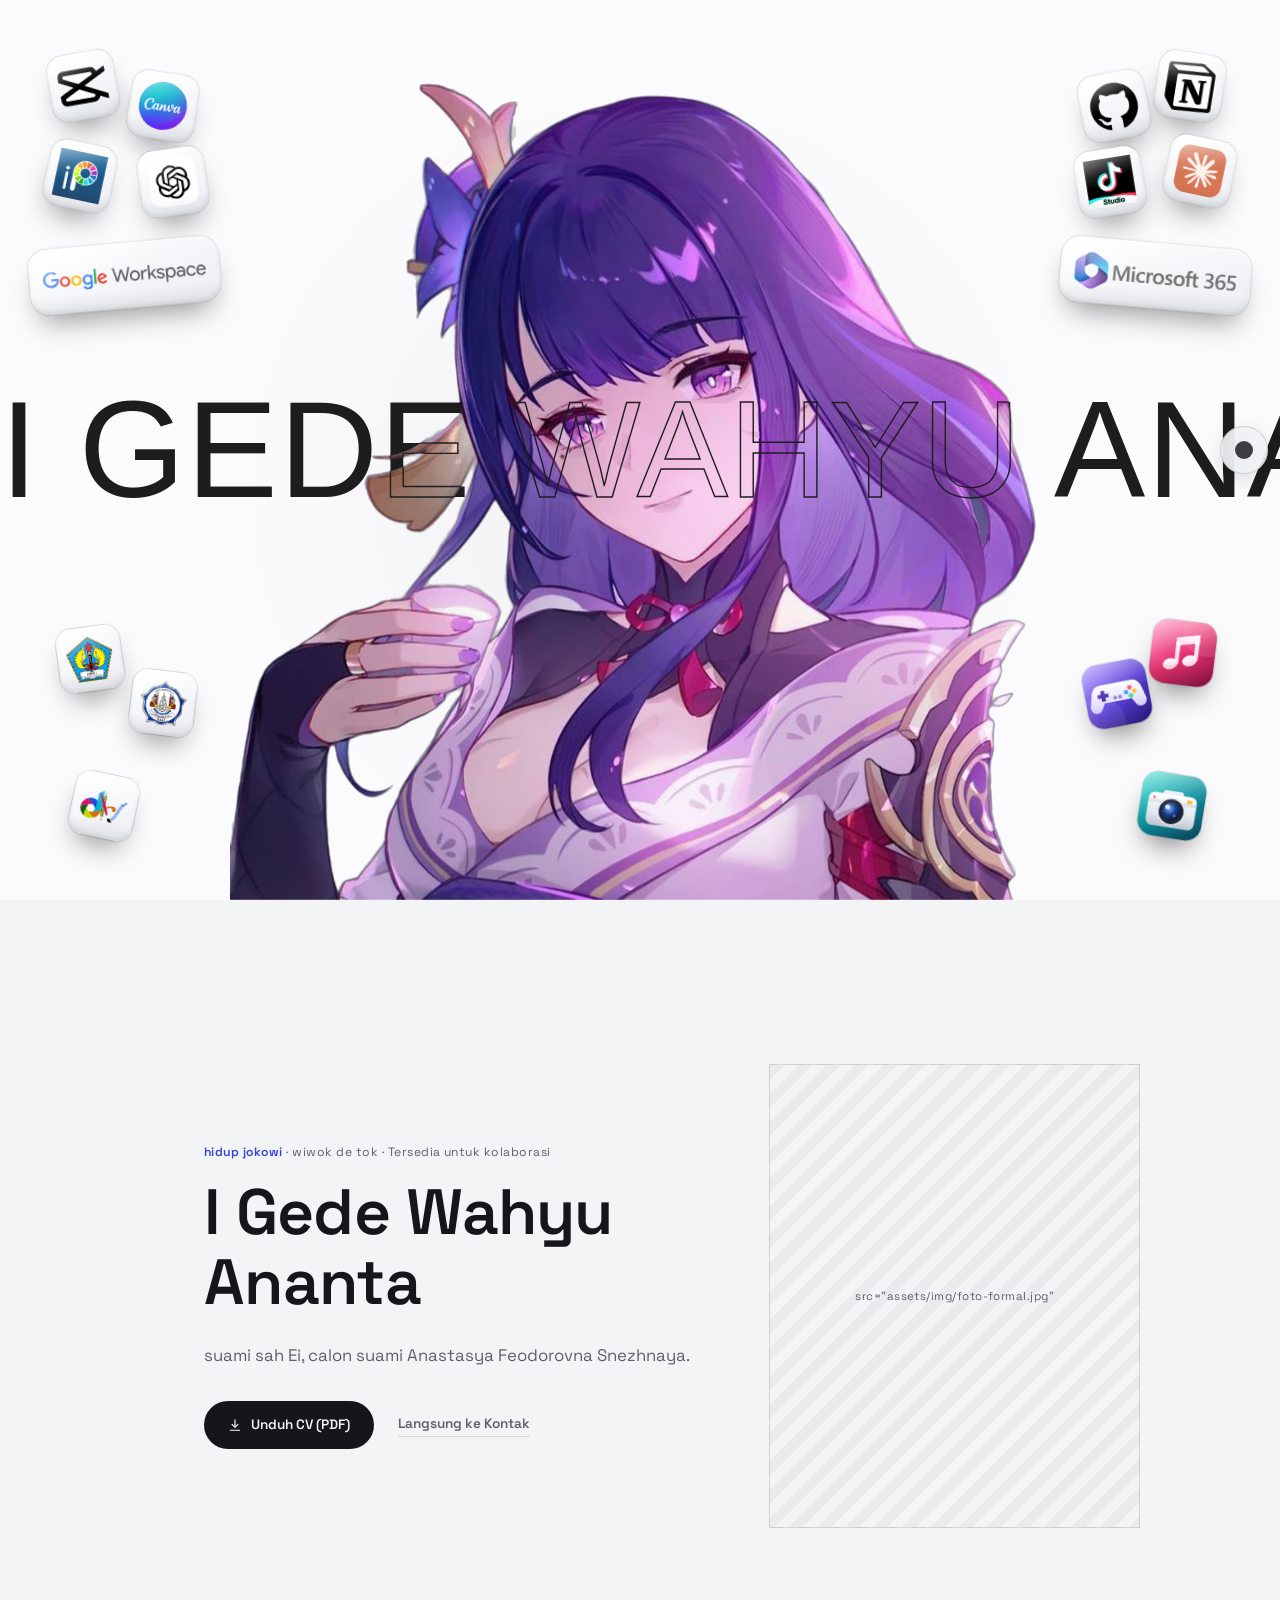
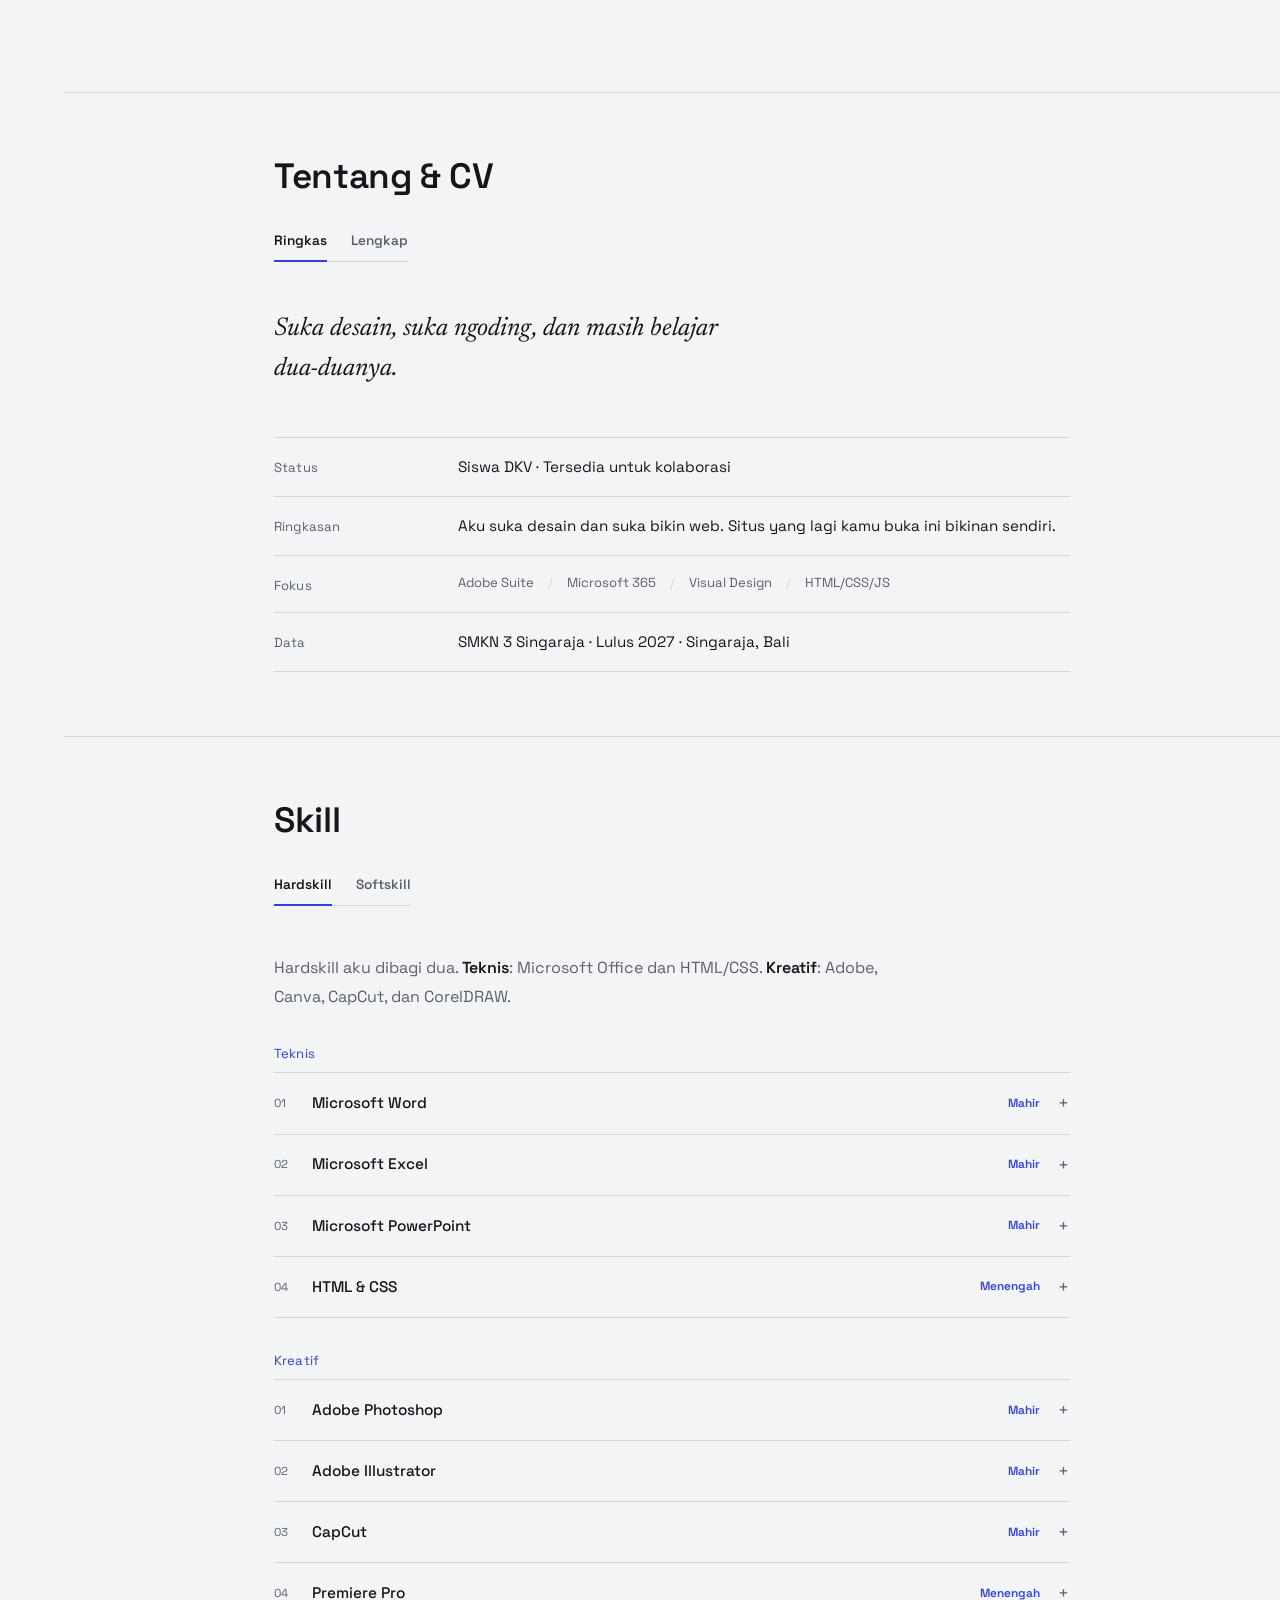
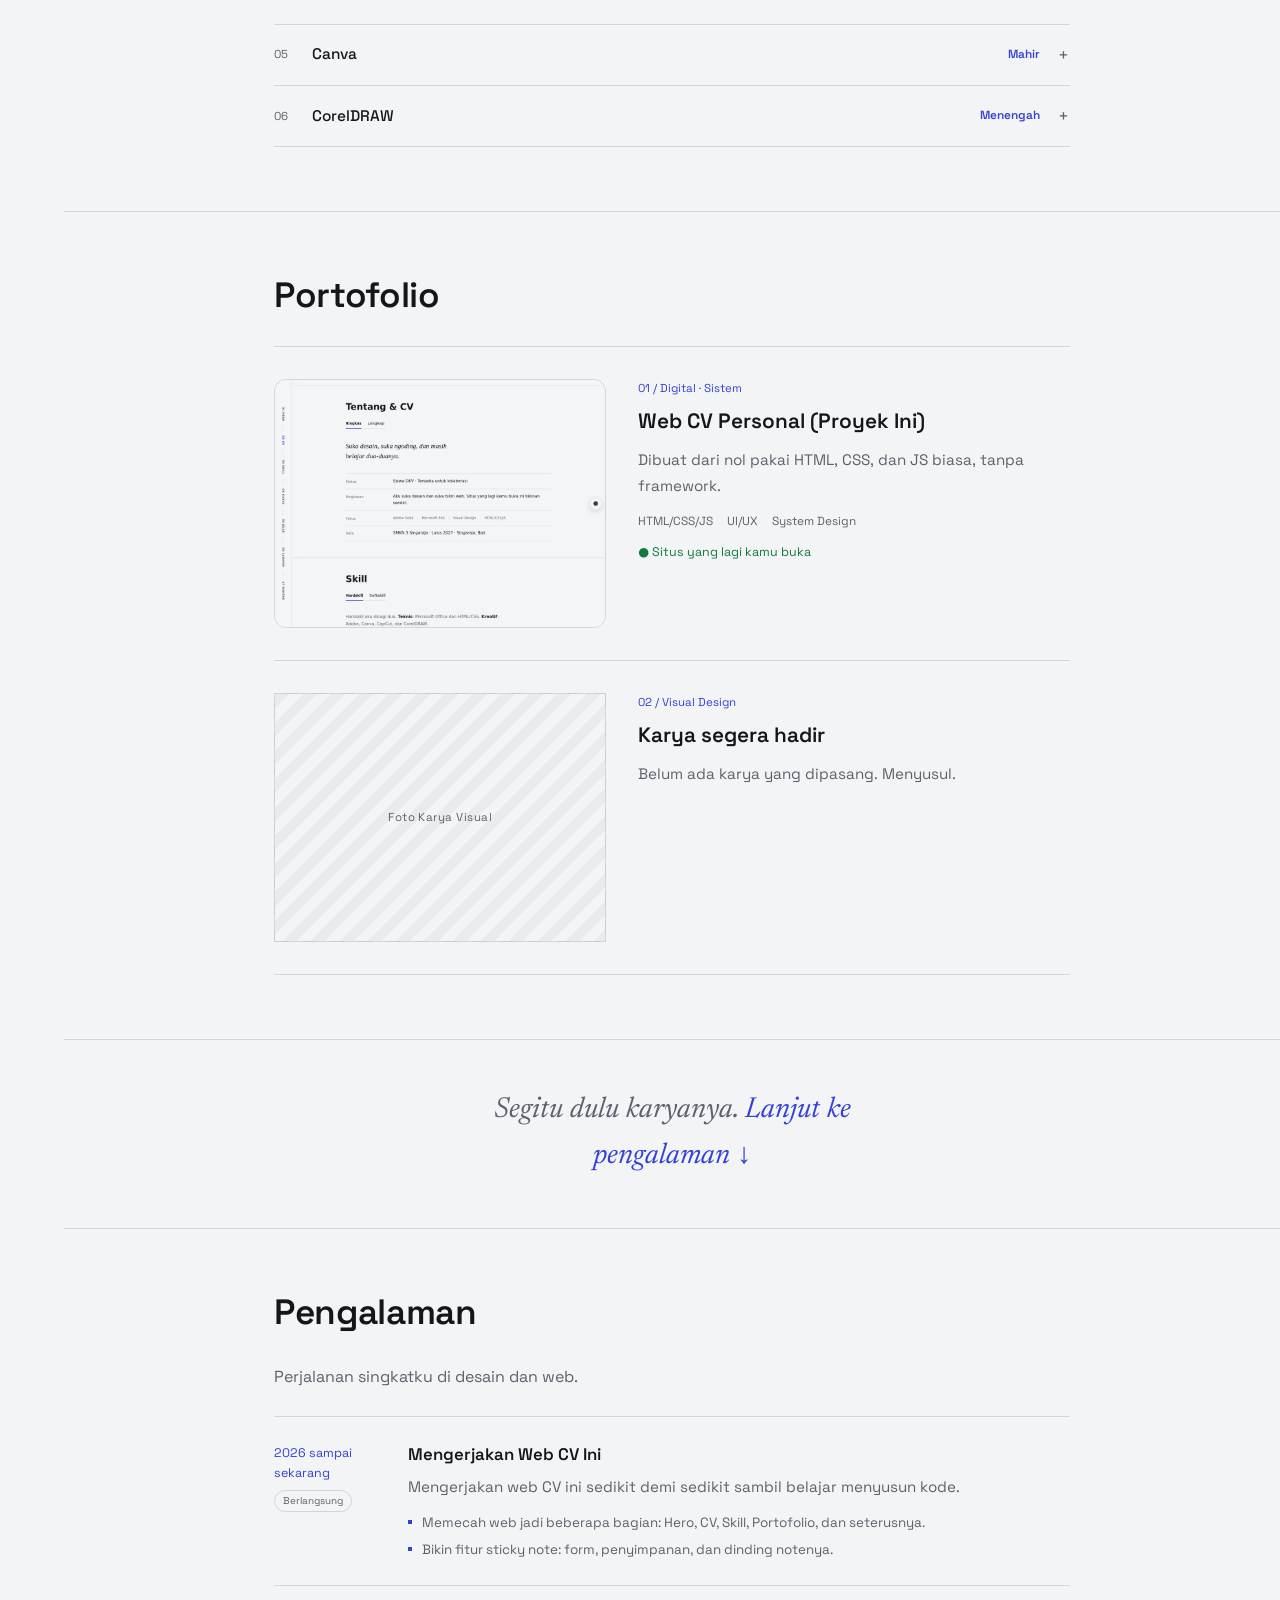
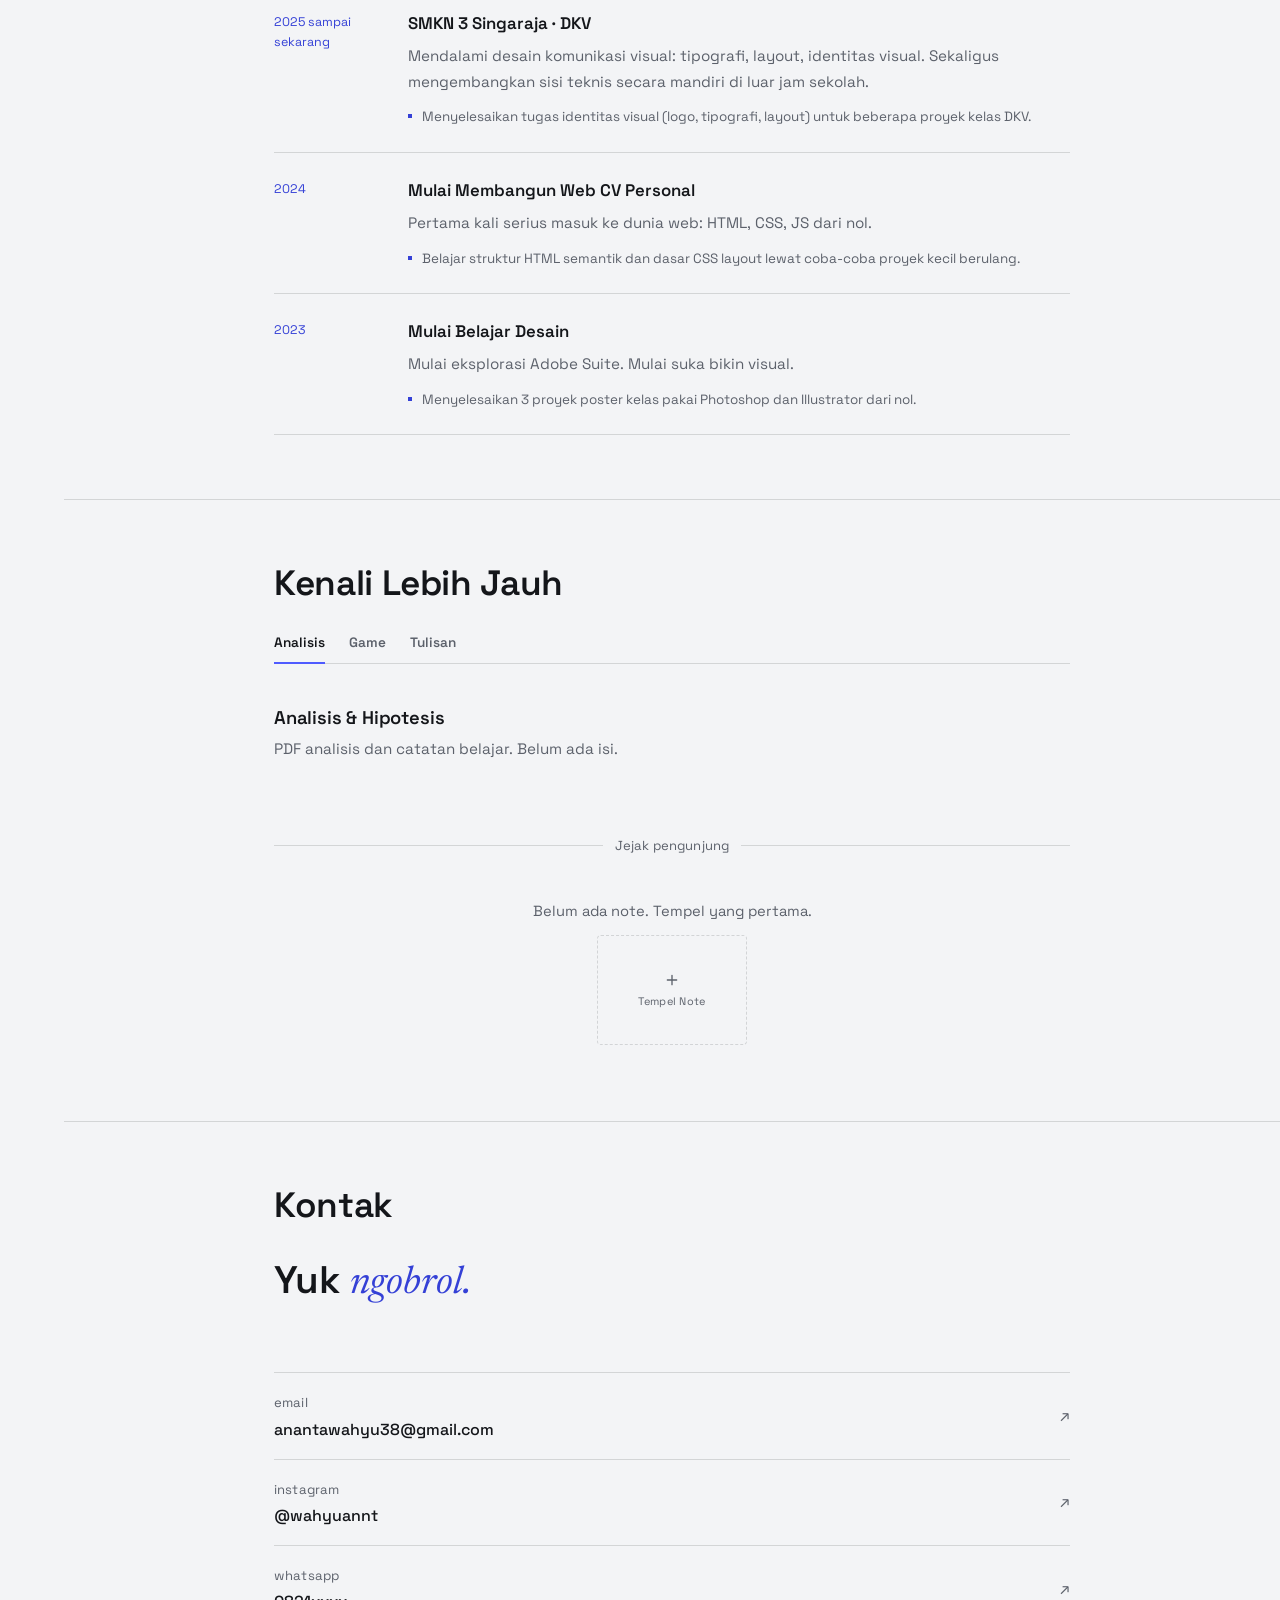
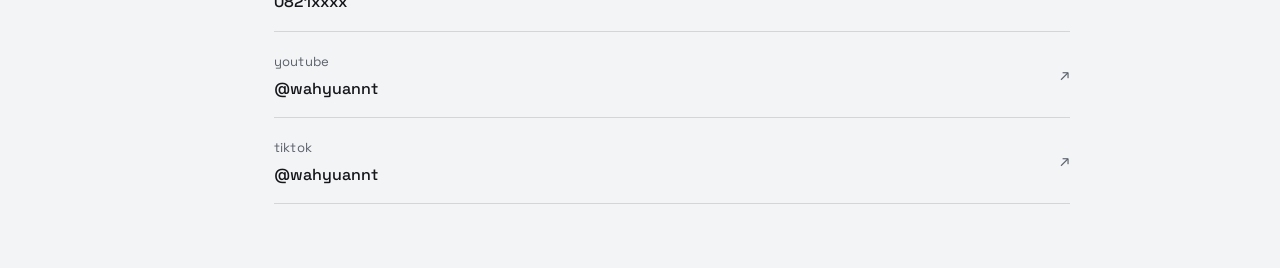
==== commit 09f48ea2: "Update index.html" ====
--- a/index.html
+++ b/index.html
@@ -82,7 +82,7 @@
         </div>
       </div>
       <!-- GANTI: <img src="foto-formal.jpg" alt="I Gede Wahyu Ananta"> rasio 4:5 -->
-      <div class="hero-side"><div class="hero-portrait placeholder-img rv"><span class="ph-text">Taruh foto-formal.jpg (rasio 4:5) di folder yang sama</span><img class="hero-photo" src="foto-formal.jpg" alt="Foto I Gede Wahyu Ananta" width="800" height="1000" decoding="async" onload="this.parentNode.classList.add('has-photo')" onerror="if(!this.dataset.t){this.dataset.t=1;this.src='foto-formal.webp'}else{this.remove()}"></div>
+      <div class="hero-side"><div class="hero-portrait placeholder-img rv"><span class="ph-text">src="assets/img/foto-formal.jpg"</span><img class="hero-photo" src="foto-formal.jpg" alt="Foto I Gede Wahyu Ananta" width="800" height="1000" decoding="async" onload="this.parentNode.classList.add('has-photo')" onerror="if(!this.dataset.t){this.dataset.t=1;this.src='foto-formal.webp'}else{this.remove()}"></div>
         <ul class="hero-facts rv" aria-label="Ringkasan singkat">
           <li><small>Status</small><span class="av"><i class="dot"></i><em>Tersedia untuk kolaborasi</em></span></li>
           <li><small>Lokasi</small><em>Singaraja, Bali</em></li>
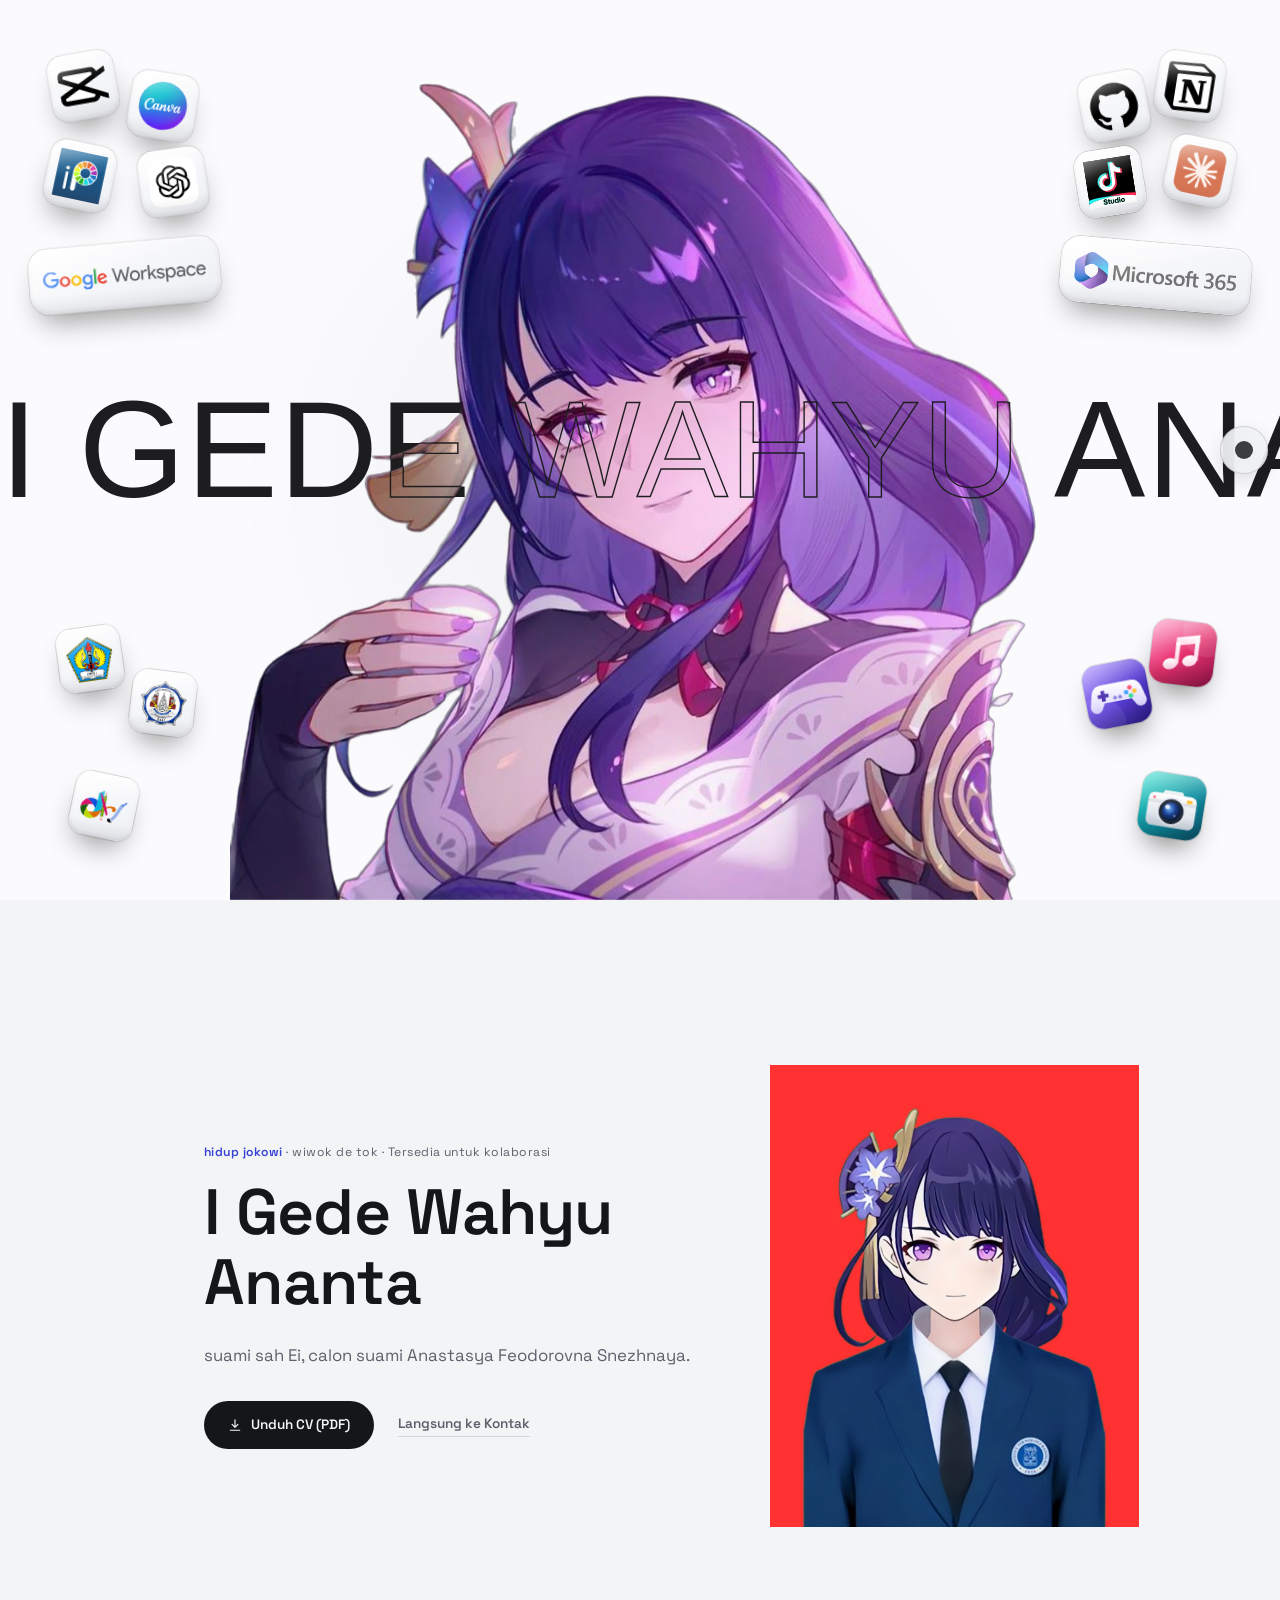
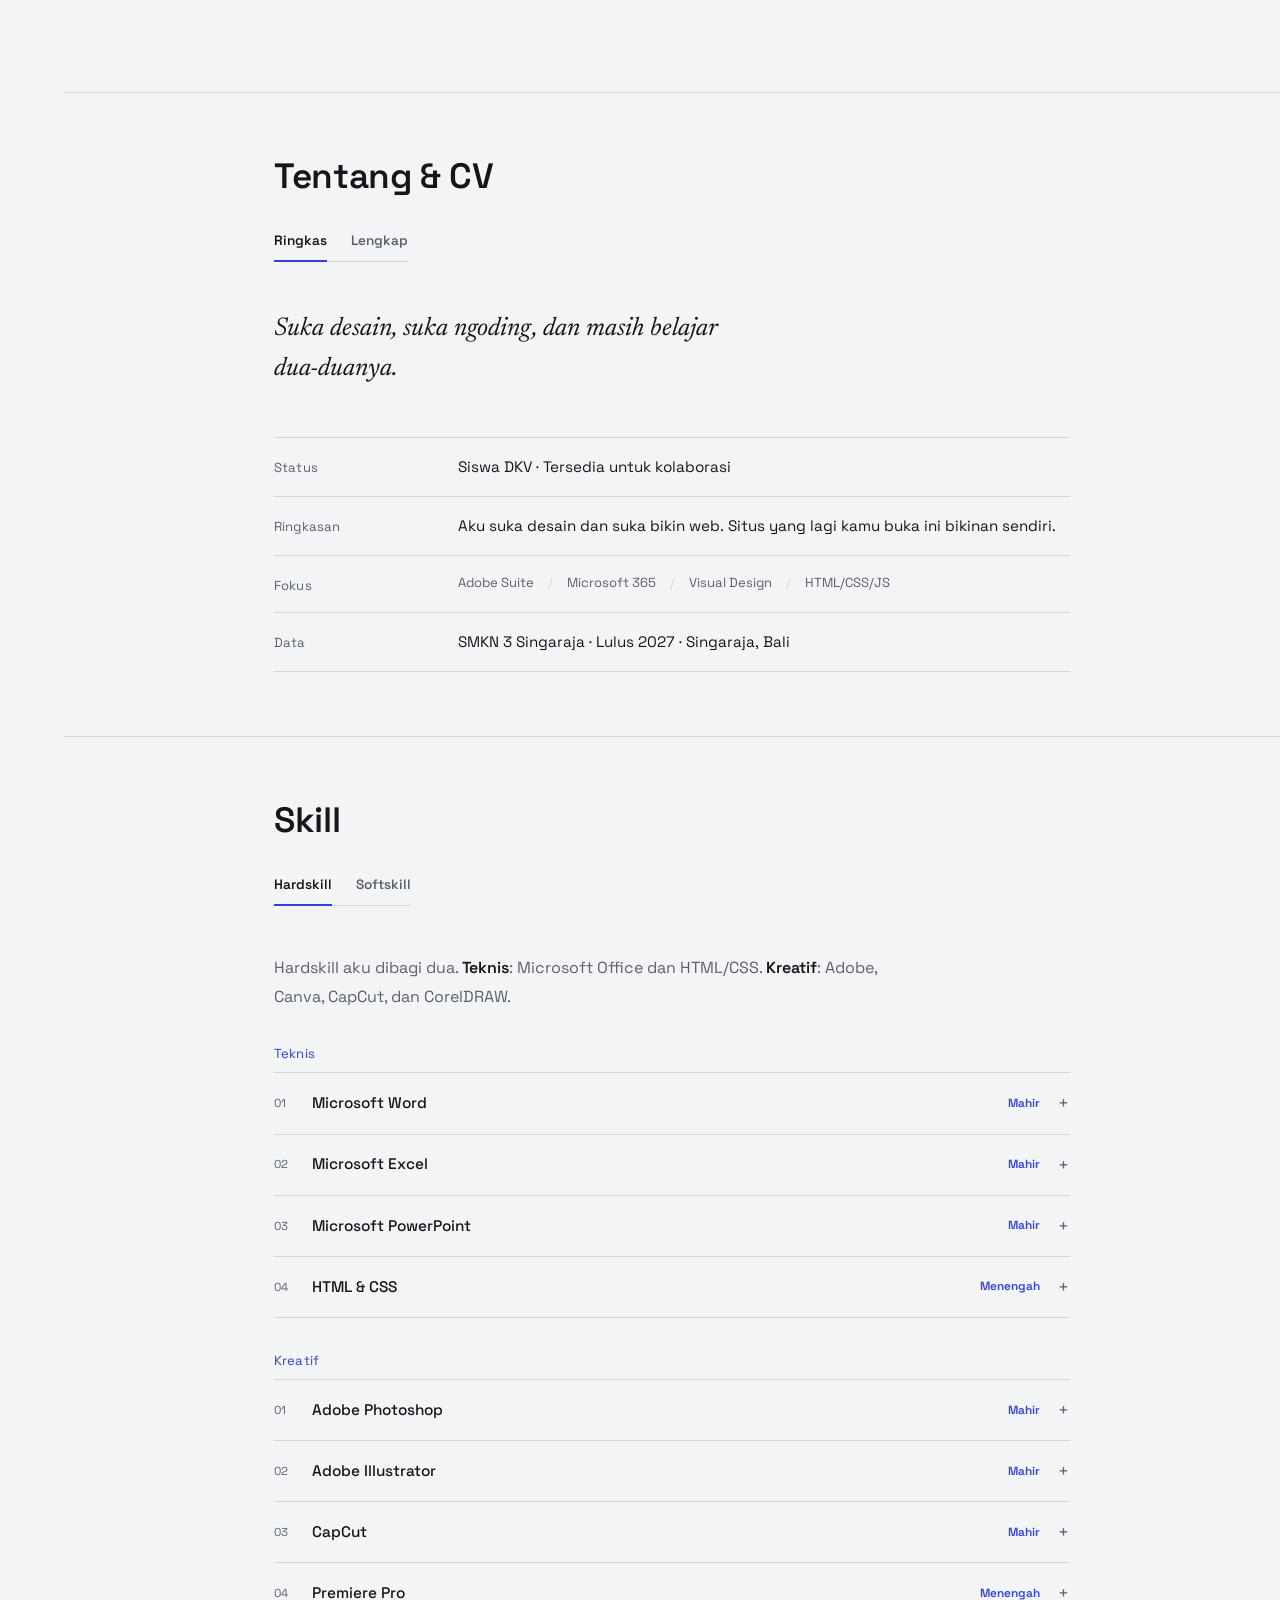
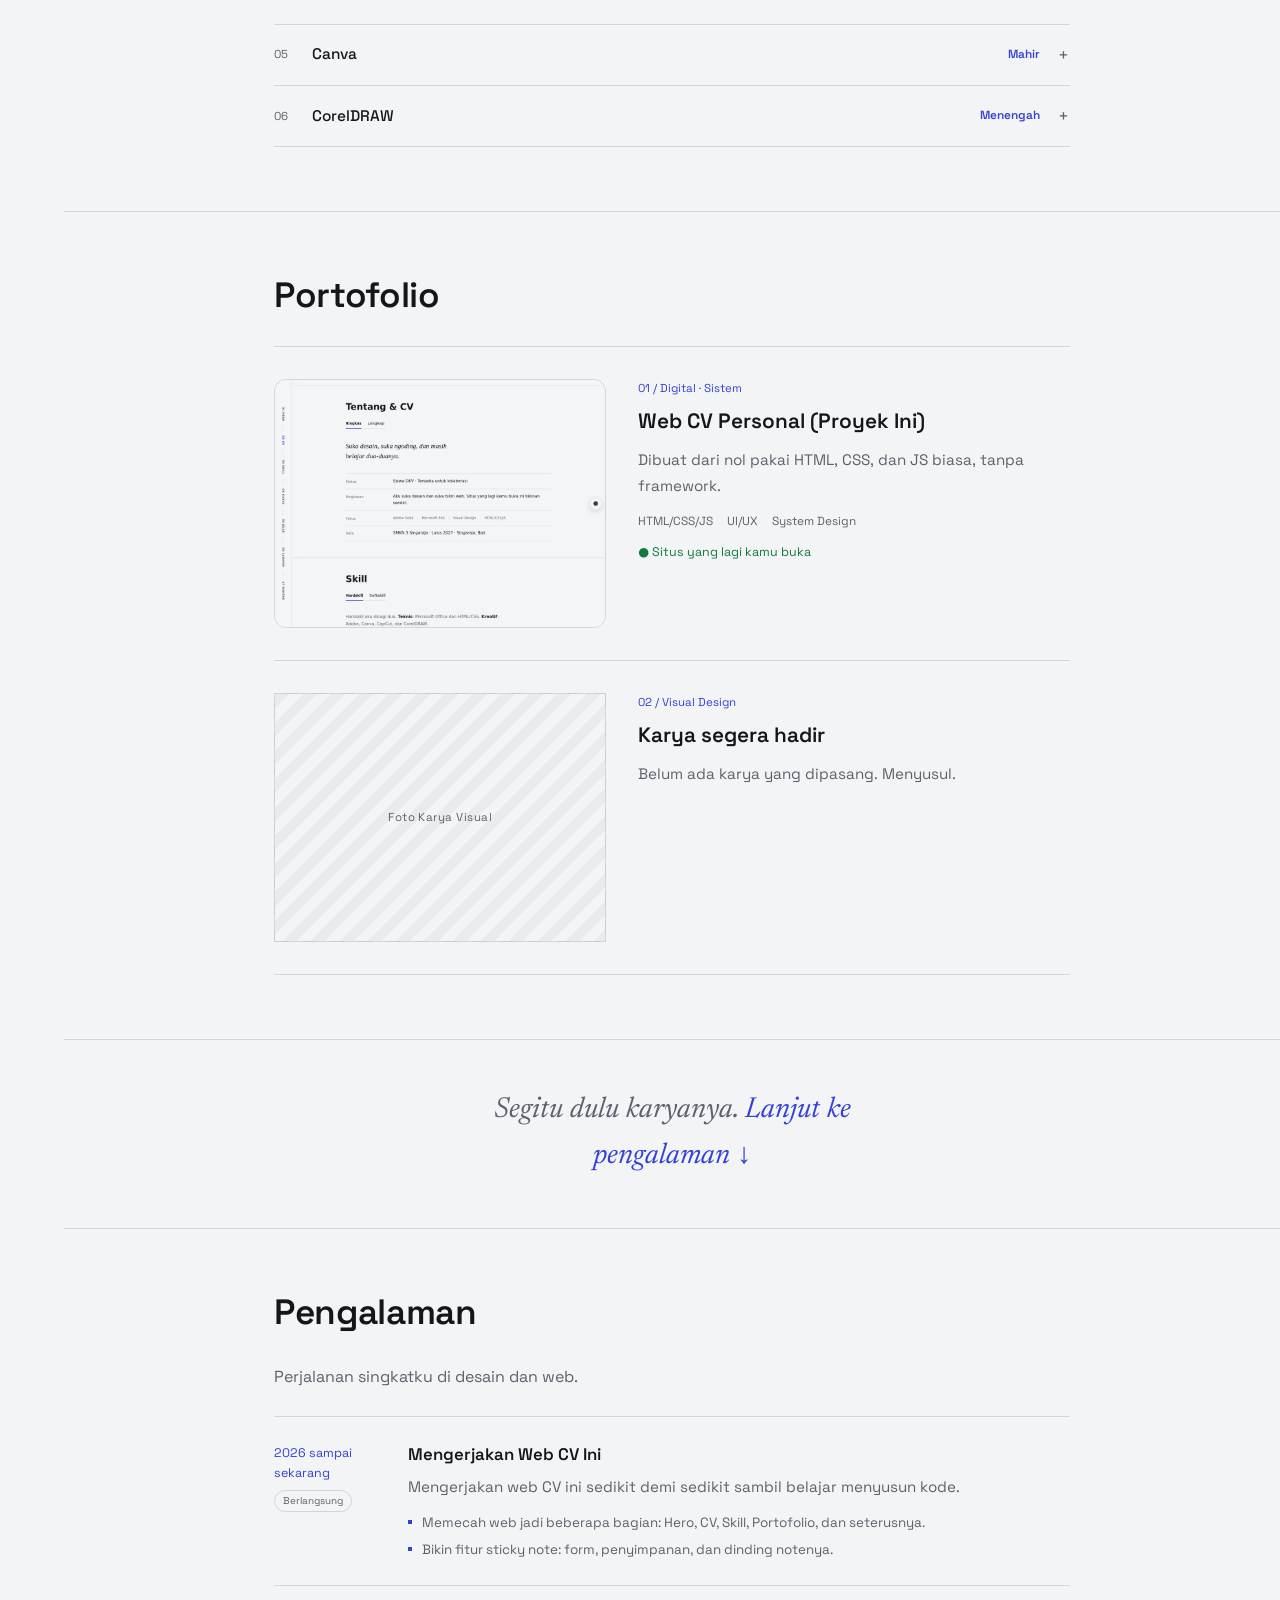
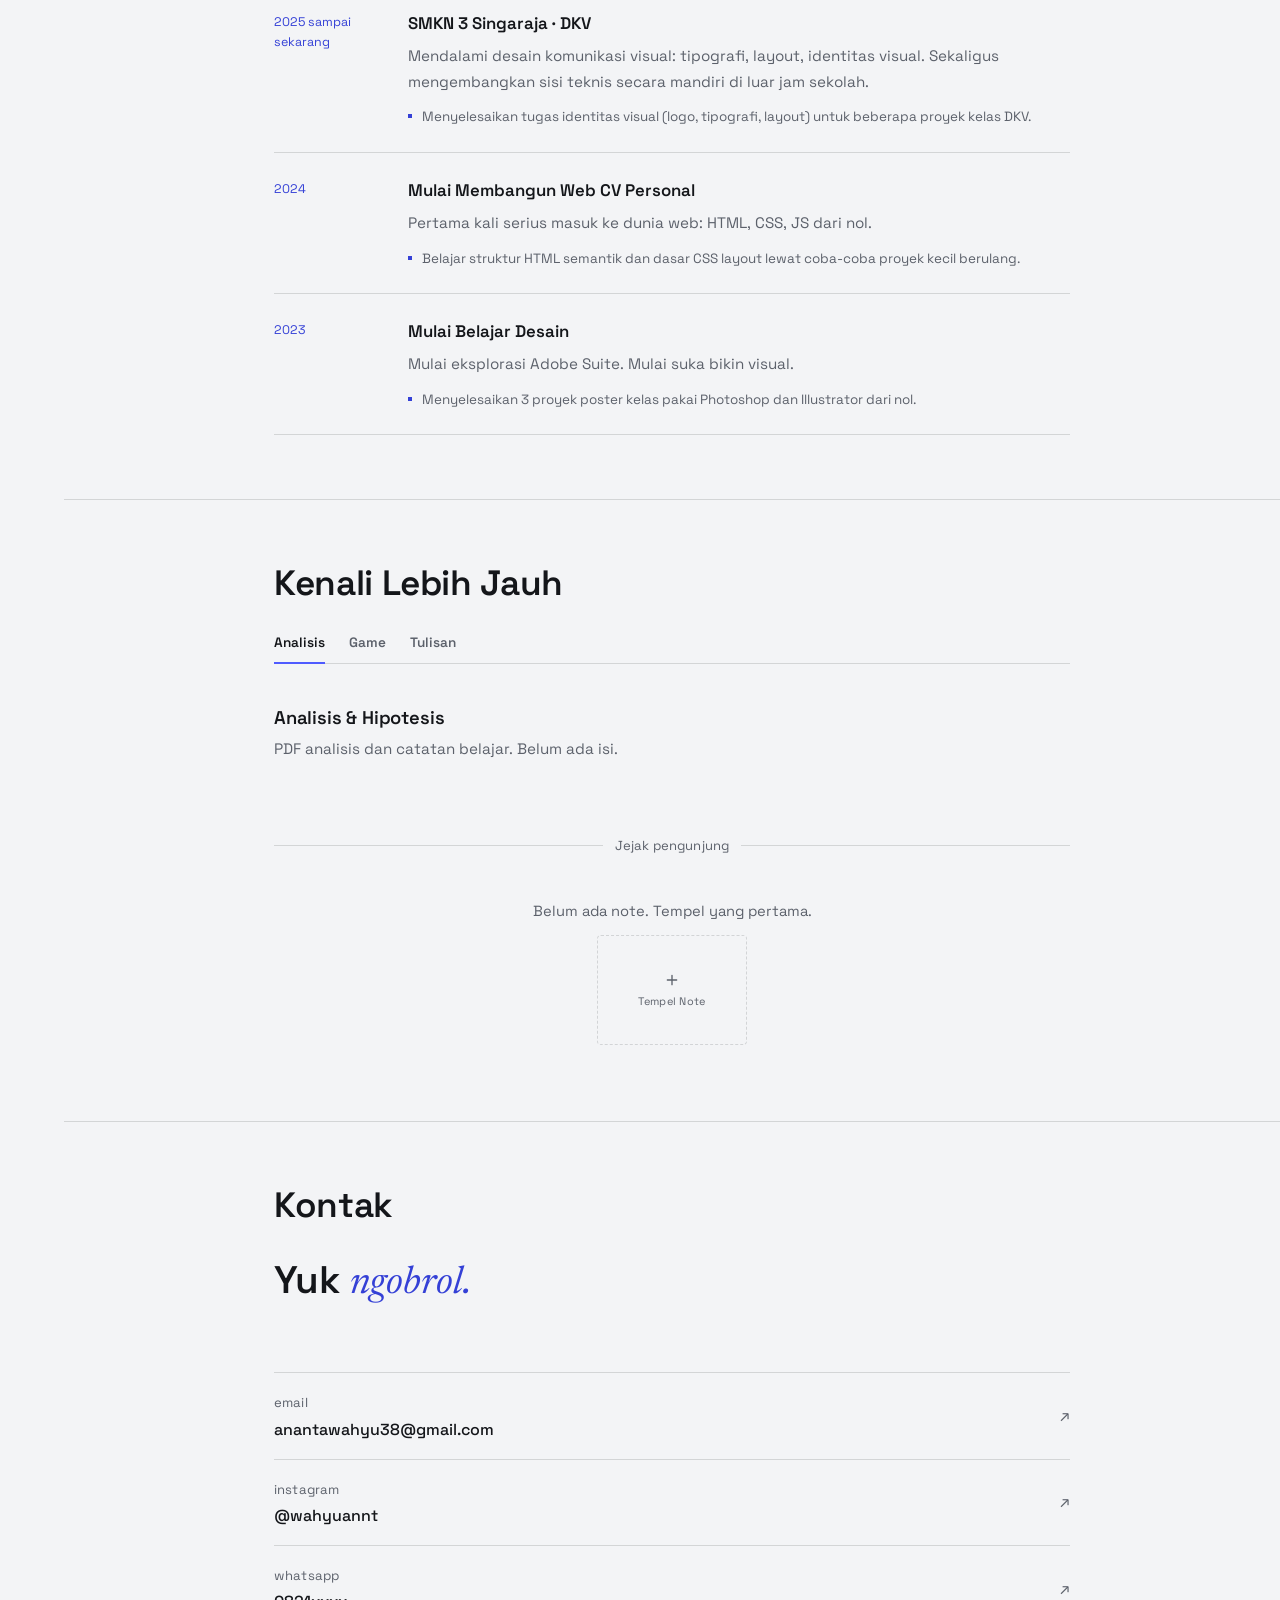
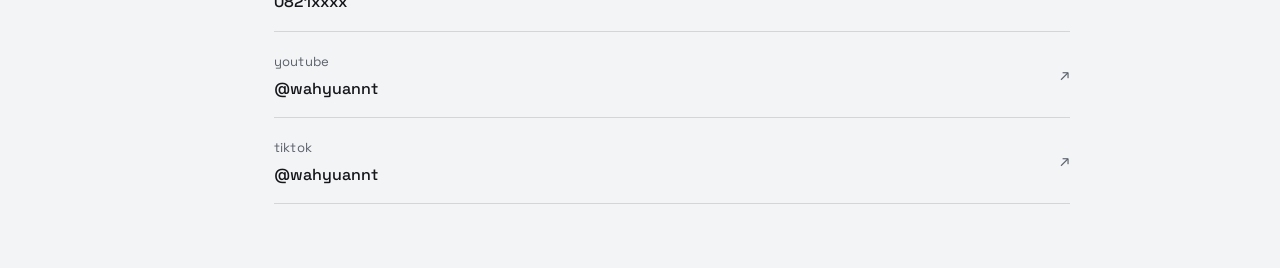
==== commit fbbe2375: "Update index.html" ====
--- a/index.html
+++ b/index.html
@@ -82,7 +82,7 @@
         </div>
       </div>
       <!-- GANTI: <img src="foto-formal.jpg" alt="I Gede Wahyu Ananta"> rasio 4:5 -->
-      <div class="hero-side"><div class="hero-portrait placeholder-img rv"><span class="ph-text">src="assets/img/foto-formal.jpg"</span><img class="hero-photo" src="foto-formal.jpg" alt="Foto I Gede Wahyu Ananta" width="800" height="1000" decoding="async" onload="this.parentNode.classList.add('has-photo')" onerror="if(!this.dataset.t){this.dataset.t=1;this.src='foto-formal.webp'}else{this.remove()}"></div>
+            <div class="hero-side"><div class="hero-portrait placeholder-img rv"><span class="ph-text">Foto formal</span><img class="hero-photo" src="assets/img/foto-formal.jpg" alt="Foto I Gede Wahyu Ananta" width="800" height="1000" decoding="async" onload="this.parentNode.classList.add('has-photo')" onerror="if(!this.dataset.t){this.dataset.t=1;this.src='assets/img/foto-formal.webp'}else{this.remove()}"></div>
         <ul class="hero-facts rv" aria-label="Ringkasan singkat">
           <li><small>Status</small><span class="av"><i class="dot"></i><em>Tersedia untuk kolaborasi</em></span></li>
           <li><small>Lokasi</small><em>Singaraja, Bali</em></li>
